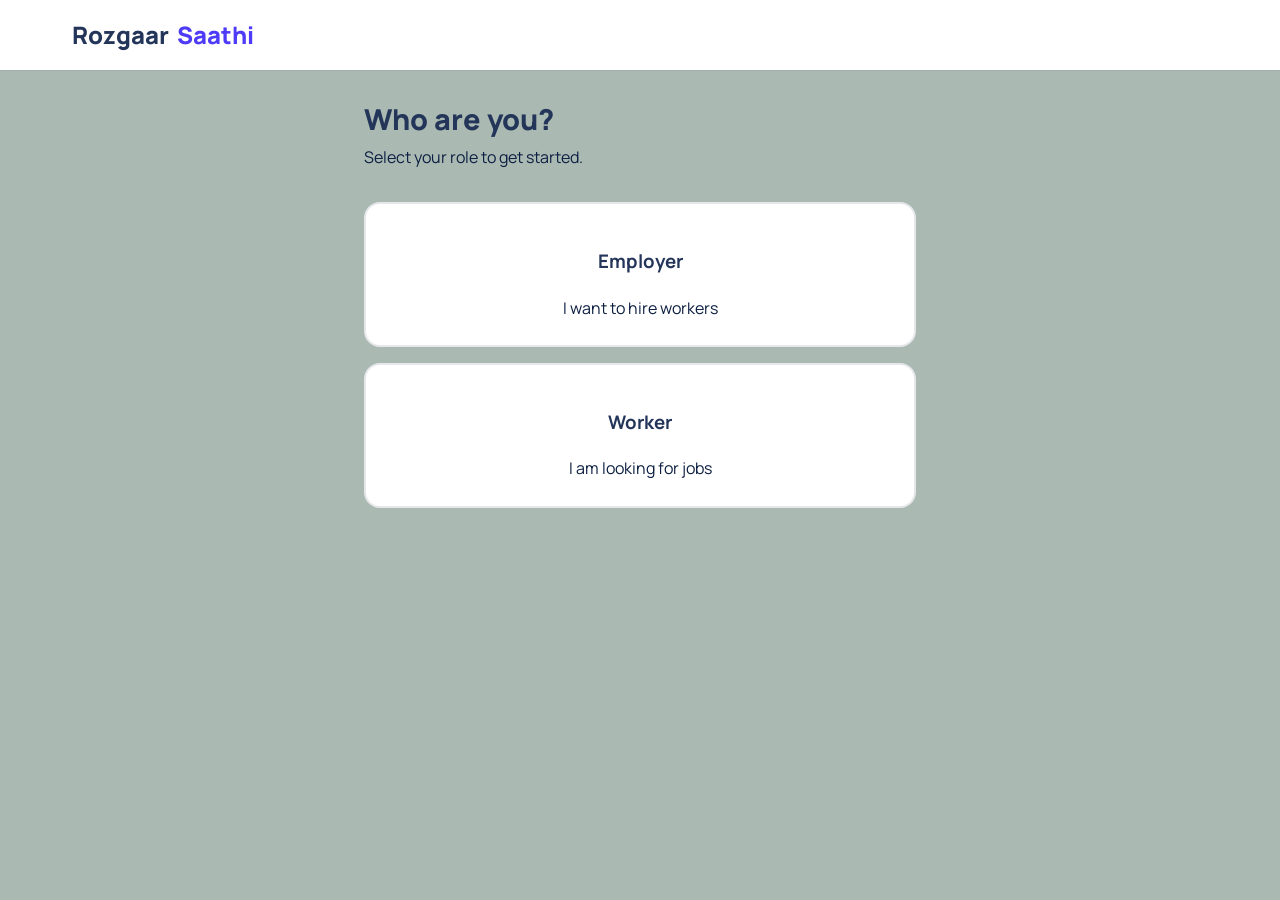
==== index.html @ a9342042 "Update index.html" ====
<!DOCTYPE html>
<html lang="en">
<head>
    <meta charset="UTF-8">
    <meta name="viewport" content="width=device-width, initial-scale=1.0, maximum-scale=1.0, user-scalable=no">
    <title>Rozgaar Saathi | Find Work & Workers</title>
    
    <!-- Google Fonts -->
    <link rel="preconnect" href="https://fonts.googleapis.com">
    <link rel="preconnect" href="https://fonts.gstatic.com" crossorigin>
    <link href="https://fonts.googleapis.com/css2?family=Manrope:wght@400;500;600;700;800&display=swap" rel="stylesheet">
    
    <!-- Remix Icons -->
    <link href="https://cdn.jsdelivr.net/npm/remixicon@3.5.0/fonts/remixicon.css" rel="stylesheet">

    <!-- SDKs -->
    <script src="https://checkout.razorpay.com/v1/checkout.js"></script>
    <script src="https://cdn.jsdelivr.net/npm/@supabase/supabase-js@2"></script>

    <style>
        /* --- CSS VARIABLES & RESET --- */
        :root {
            --primary: #4E3BF7;      
            --primary-dark: #1c146a;
            --secondary: #7300ff;    
            --bg: #aab9b2;           
            --surface: #ffffff;
            --text-main: #24355a;
            --text-muted: #0d1f42;
            --border: #E5E7EB;
            --success: #046545;
            --danger: #EF4444;
            --shadow: 0 10px 40px -10px rgba(78, 59, 247, 0.1);
            --radius: 16px;
        }

        * { box-sizing: border-box; -webkit-tap-highlight-color: transparent; }
        
        body {
            font-family: 'Manrope', sans-serif;
            margin: 0;
            padding: 0;
            background-color: var(--bg);
            color: var(--text-main);
            line-height: 1.6;
            overscroll-behavior-y: none;
        }

        /* --- HEADER --- */
        header {
            background: var(--surface);
            padding: 1rem 5%;
            display: flex;
            justify-content: space-between;
            align-items: center;
            position: sticky;
            top: 0;
            z-index: 100;
            box-shadow: 0 1px 2px rgba(0,0,0,0.05);
            height: 70px;
        }

        .brand {
            font-size: 1.5rem;
            font-weight: 800;
            color: var(--text-main);
            display: flex;
            align-items: center;
            gap: 8px;
        }
        .brand span { color: var(--primary); }

        #logoutBtn {
            background: transparent;
            color: var(--text-muted);
            border: 1px solid var(--border);
            padding: 8px 16px;
            border-radius: 50px;
            font-weight: 600;
            font-size: 0.9rem;
            width: auto;
            margin: 0;
            display: flex;
            align-items: center;
            gap: 5px;
            cursor: pointer;
            transition: 0.2s;
        }
        #logoutBtn:hover { background: #f3f4f6; color: var(--text-main); }

        /* --- MAIN CONTAINER --- */
        main {
            max-width: 600px;
            margin: 0 auto;
            padding: 2rem 1.5rem;
            min-height: calc(100vh - 70px);
        }

        .view { animation: fadeIn 0.4s ease-out forwards; }
        @keyframes fadeIn {
            from { opacity: 0; transform: translateY(10px); }
            to { opacity: 1; transform: translateY(0); }
        }

        h2 { font-size: 1.8rem; font-weight: 800; margin: 0 0 0.5rem 0; line-height: 1.2; }
        h2 + p { color: var(--text-muted); margin-top: 0; margin-bottom: 2rem; }

        .hidden { display: none !important; }

        /* --- FORMS & INPUTS --- */
        .form-group { margin-bottom: 1.2rem; position: relative; }
        
        input, select, textarea {
            width: 100%;
            padding: 16px;
            background: var(--surface);
            border: 1.5px solid var(--border);
            border-radius: 12px;
            font-size: 1rem;
            font-family: inherit;
            color: var(--text-main);
            transition: all 0.2s;
            -webkit-appearance: none;
        }

        input:focus, select:focus, textarea:focus {
            outline: none;
            border-color: var(--primary);
            box-shadow: 0 0 0 4px rgba(78, 59, 247, 0.1);
        }

        input:required { border-left: 4px solid var(--primary); }

        /* Password Toggle */
        .password-wrapper { position: relative; }
        .password-toggle {
            position: absolute;
            right: 16px;
            top: 50%;
            transform: translateY(-50%);
            color: var(--text-muted);
            cursor: pointer;
            font-size: 1.2rem;
            background: none;
            border: none;
            padding: 0;
        }

        /* --- BUTTONS & LOADERS --- */
        button.primary-btn {
            background: var(--primary);
            color: white;
            border: none;
            padding: 16px;
            border-radius: 12px;
            font-size: 1rem;
            font-weight: 700;
            cursor: pointer;
            width: 100%;
            transition: all 0.2s;
            display: flex;
            justify-content: center;
            align-items: center;
            gap: 10px;
            position: relative;
            overflow: hidden;
        }
        button.primary-btn:hover { background: var(--primary-dark); transform: translateY(-1px); }
        button.primary-btn:active { transform: translateY(0); }
        button.primary-btn:disabled { opacity: 0.7; cursor: not-allowed; transform: none; }

        @keyframes spin { to { transform: rotate(360deg); } }
        .spinner-icon {
            animation: spin 1s linear infinite;
            font-size: 1.2rem;
        }

        /* --- TOAST NOTIFICATIONS --- */
        #toast-container {
            position: fixed;
            bottom: 20px;
            left: 50%;
            transform: translateX(-50%);
            z-index: 9999;
            width: 90%;
            max-width: 400px;
            pointer-events: none;
        }
        .toast {
            background: #333;
            color: white;
            padding: 12px 16px;
            border-radius: 12px;
            margin-top: 10px;
            box-shadow: 0 5px 15px rgba(0,0,0,0.2);
            display: flex;
            align-items: center;
            gap: 10px;
            animation: slideUp 0.3s ease-out forwards;
            pointer-events: auto;
            font-size: 0.95rem;
            font-weight: 500;
        }
        .toast.error { background: #FEF2F2; color: #B91C1C; border: 1px solid #FECACA; }
        .toast.success { background: #ECFDF5; color: #047857; border: 1px solid #A7F3D0; }
        @keyframes slideUp { from { opacity:0; transform:translateY(20px); } to { opacity:1; transform:translateY(0); } }

        /* --- CARD COMPONENTS --- */
        .card-container { display: grid; gap: 1rem; margin-top: 1.5rem; }
        .role-card {
            background: var(--surface);
            border: 2px solid var(--border);
            border-radius: var(--radius);
            padding: 1.5rem;
            text-align: center;
            cursor: pointer;
            transition: 0.2s;
        }
        .role-card:hover { border-color: var(--primary); background: #F5F3FF; }
        .role-card i { font-size: 2.5rem; color: var(--text-muted); margin-bottom: 10px; display: block; }
        .role-card:hover i { color: var(--primary); }
        
        .worker-card {
            background: var(--surface);
            border: 1px solid var(--border);
            padding: 1.2rem;
            border-radius: var(--radius);
            margin-bottom: 1rem;
            display: flex;
            align-items: center;
            gap: 1rem;
        }
        .worker-card img {
            width: 60px;
            height: 60px;
            border-radius: 50%;
            object-fit: cover;
            background: #eee;
        }

        .active-job-profile {
            background: #F0FDFA; 
            border: 2px solid var(--success);
            align-items: flex-start;
        }
        
        .phone-link {
            display: inline-flex;
            align-items: center;
            gap: 8px;
            background: var(--success);
            color: white;
            text-decoration: none;
            padding: 10px 20px;
            border-radius: 50px;
            font-weight: 700;
            margin-top: 12px;
            font-size: 0.95rem;
            box-shadow: 0 4px 12px rgba(16, 185, 129, 0.3);
            transition: 0.2s;
        }
        .phone-link:hover { background: #059669; transform: scale(1.05); }

        /* Auth Toggle */
        .auth-toggle {
            text-align: center;
            margin-top: 1.5rem;
            font-size: 0.95rem;
        }
        .auth-toggle span {
            color: var(--primary);
            font-weight: 700;
            cursor: pointer;
            text-decoration: underline;
        }

        /* Mobile Optimizations */
        @media (max-width: 480px) {
            main { padding: 1.5rem 1rem; }
            h2 { font-size: 1.6rem; }
            .worker-card { flex-direction: column; text-align: center; }
            .phone-link { width: 100%; justify-content: center; }
        }
    </style>
</head>
<body>

    <!-- Toast Container -->
    <div id="toast-container"></div>

    <!-- Header -->
    <header>
        <div class="brand">
            <i class="ri-briefcase-4-fill" style="color:var(--primary);"></i>
            Rozgaar<span>Saathi</span>
        </div>
        <button id="logoutBtn" class="hidden" onclick="handleLogout()">
            <i class="ri-logout-box-r-line"></i> <span style="margin-left:4px">Logout</span>
        </button>
    </header>

    <main id="app">
        
        <!-- SCREEN 1: Role Selection -->
        <section id="role-selection" class="view">
            <h2>Who are you?</h2>
            <p>Select your role to get started.</p>
            <div class="card-container">
                <div onclick="selectRole('employer')" class="role-card">
                    <i class="ri-building-4-line"></i>
                    <h3>Employer</h3>
                    <span style="color:var(--text-muted)">I want to hire workers</span>
                </div>
                <div onclick="selectRole('worker')" class="role-card">
                    <i class="ri-hammer-line"></i>
                    <h3>Worker</h3>
                    <span style="color:var(--text-muted)">I am looking for jobs</span>
                </div>
            </div>
        </section>

        <!-- SCREEN 1.5: Language -->
        <section id="language-selection" class="view hidden">
            <h2>Select Language</h2>
            <div class="card-container">
                <button class="primary-btn" style="background:white; color:var(--text-main); border:1px solid var(--border); justify-content:space-between" onclick="setLanguage('en')">English <i class="ri-arrow-right-s-line"></i></button>
                <button class="primary-btn" style="background:white; color:var(--text-main); border:1px solid var(--border); justify-content:space-between" onclick="setLanguage('hi')">Hindi (हिंदी) <i class="ri-arrow-right-s-line"></i></button>
                <button class="primary-btn" style="background:white; color:var(--text-main); border:1px solid var(--border); justify-content:space-between" onclick="setLanguage('pb')">Punjabi (ਪੰਜਾਬੀ) <i class="ri-arrow-right-s-line"></i></button>
            </div>
        </section>

        <!-- SCREEN 2: Auth -->
        <section id="auth-screen" class="view hidden">
            <h2 id="auth-title">Welcome Back</h2>
            <p id="auth-subtitle">Enter your details to login.</p>
            
            <form id="auth-form">
                <div class="form-group">
                    <label>Email Address</label>
                    <input type="email" id="email" placeholder="name@example.com" autocomplete="email" required>
                </div>
                <div class="form-group">
                    <label>Password</label>
                    <div class="password-wrapper">
                        <input type="password" id="password" placeholder="Enter password" autocomplete="current-password" required>
                        <button type="button" class="password-toggle" onclick="togglePasswordVisibility()" aria-label="Toggle Password">
                            <i class="ri-eye-off-line" id="eye-icon"></i>
                        </button>
                    </div>
                </div>
                
                <button type="submit" class="primary-btn" id="auth-btn">
                    <span>Login</span> <i class="ri-arrow-right-line"></i>
                </button>

                <div class="auth-toggle">
                    <p id="toggle-text">New here? <span onclick="toggleAuthMode()">Create an Account</span></p>
                </div>
            </form>
        </section>

        <!-- SCREEN 2.5: Verify Email (NEW) -->
        <section id="verify-email-screen" class="view hidden" style="text-align:center; padding-top:3rem;">
            <div style="background:#EFF6FF; width:80px; height:80px; border-radius:50%; display:flex; align-items:center; justify-content:center; margin:0 auto 1.5rem auto;">
                <i class="ri-mail-send-line" style="font-size:2.5rem; color:var(--primary);"></i>
            </div>
            <h2>Check your Inbox</h2>
            <p>We have sent a verification link to <br><strong id="sent-email" style="color:var(--text-main)"></strong></p>
            
            <!-- Loading Icon -->
            <div class="spinner-icon" style="color:var(--primary); font-size:2.5rem; margin:2rem 0;">
                <i class="ri-loader-4-line"></i>
            </div>

            <p style="font-size:0.9rem; color:var(--text-muted); margin-bottom:2rem;">
                Click the link in the email to verify your account and continue.
            </p>

            <button class="primary-btn" style="background:transparent; color:var(--text-muted); border:1px solid var(--border);" onclick="location.reload()">
                I have verified
            </button>
        </section>

        <!-- SCREEN 3: Profile Setup -->
        <section id="onboarding-screen" class="view hidden">
            <h2>Complete Profile</h2>
            <p>Just a few more details.</p>
            <form id="profile-form">
                <div class="form-group">
                    <label>Upload Photo</label>
                    <input type="file" id="profile-photo" accept="image/*" required>
                </div>
                
                <div id="worker-category-input" class="hidden form-group">
                    <label>Select Category</label>
                    <select id="category" required>
                        <option value="Labour">Labour Worker</option>
                        <option value="Carpenter">Carpenter</option>
                        <option value="Maid">Maid</option>
                        <option value="Cook">Cook</option>
                        <option value="Cleaner">Home Cleaner</option>
                        <option value="Electrician">Electrician</option>
                        <option value="Plumber">Plumber</option>
                    </select>
                </div>

                <div class="form-group"><input type="text" id="full-name" placeholder="Full Name" autocomplete="name" required></div>
                <div class="form-group"><input type="tel" id="phone" placeholder="Mobile Number" autocomplete="tel" required></div>
                
                <div class="form-group">
                    <select id="city" required>
                        <option value="" disabled selected>Select City</option>
                        <option value="New Delhi">New Delhi</option>
                        <option value="Ludhiana">Ludhiana</option>
                        <option value="Gurgaon">Gurgaon</option>
                        <option value="Mumbai">Mumbai</option>
                    </select>
                </div>
                <div class="form-group"><input type="text" id="address" placeholder="Full Address / Landmark" autocomplete="street-address" required></div>
                
                <button type="submit" class="primary-btn">Save Profile</button>
            </form>
        </section>

        <!-- SCREEN 4: Employer Search -->
        <section id="employer-dashboard" class="view hidden">
            <h2>Find Workers</h2>
            <div style="background:white; padding:1rem; border:1px solid var(--border); border-radius:12px; display:flex; gap:10px; margin-bottom:1.5rem;">
                <select id="search-category" style="border:none; background:#f8f9fc; padding:10px;">
                    <option value="Labour">Labour Worker</option>
                    <option value="Carpenter">Carpenter</option>
                    <option value="Maid">Maid</option>
                    <option value="Cook">Cook</option>
                    <option value="Cleaner">Cleaner</option>
                    <option value="Electrician">Electrician</option>
                    <option value="Plumber">Plumber</option>
                </select>
                <button class="primary-btn" style="width:auto; padding:0 1.5rem;" onclick="findWorkers()">
                    <i class="ri-search-line"></i>
                </button>
            </div>
            <div id="workers-list"></div>
        </section>

        <!-- SCREEN 5: Worker Dashboard -->
        <section id="worker-dashboard" class="view hidden">
            <h2>My Dashboard</h2>
            
            <div id="worker-waiting-card" class="role-card" style="cursor:default;">
                <span style="background:#FFF7ED; color:#C2410C; padding:5px 12px; border-radius:20px; font-size:0.8rem; font-weight:700;">WAITING</span>
                <p style="margin:15px 0; font-weight:600;">Looking for jobs nearby...</p>
                <div class="spinner-icon" style="color:var(--primary);"><i class="ri-loader-4-line"></i></div>
            </div>

            <div id="worker-active-job-card" class="hidden">
                <div class="toast success" style="margin:0 0 1rem 0; width:100%; justify-content:center;">
                    <i class="ri-checkbox-circle-fill"></i> You have been hired!
                </div>
                
                <div class="worker-card active-job-profile">
                    <img id="employer-photo" src="" alt="Emp">
                    <div style="flex:1">
                        <h3 id="employer-name" style="margin:0 0 5px 0;"></h3>
                        <p style="margin:0; font-size:0.9rem; color:var(--text-muted);">
                            <i class="ri-map-pin-fill" style="color:var(--primary);"></i> <span id="employer-address"></span>
                        </p>
                        <a id="employer-phone" href="#" class="phone-link"></a>
                    </div>
                </div>

                <div id="otp-entry-area" style="margin-top:1.5rem;">
                    <button class="primary-btn" onclick="showOtpInput(this)">I have arrived / Start Job</button>
                </div>
                
                <div id="worker-otp-form" class="hidden" style="margin-top:1.5rem; background:white; padding:1.5rem; border-radius:12px; border:1px solid var(--border);">
                    <h3 style="margin:0 0 1rem 0; font-size:1.1rem;">Enter OTP from Employer</h3>
                    <input type="number" id="job-otp-input" placeholder="123456" style="font-size:1.5rem; letter-spacing:5px; text-align:center; margin-bottom:1rem;">
                    <button class="primary-btn" onclick="verifyOtp()">Verify & Complete</button>
                </div>
            </div>
        </section>

        <!-- SCREEN 6: Job In Progress (Employer) -->
        <section id="employer-job-screen" class="view hidden">
            <h2>Job Active</h2>
            <p>Worker is on the way.</p>

            <div class="worker-card active-job-profile">
                <img id="job-worker-photo" src="" alt="Wkr">
                <div style="flex:1">
                    <h3 id="job-worker-name" style="margin:0;"></h3>
                    <p style="color:var(--success); font-size:0.9rem; font-weight:600; margin:4px 0;">• Hired</p>
                    <a id="job-worker-phone" href="#" class="phone-link"></a>
                </div>
            </div>
            
            <div style="background:#FFF7ED; border:2px dashed #FB923C; border-radius:12px; padding:1.5rem; text-align:center; margin-top:1.5rem;">
                <p style="margin:0; color:#9A3412; font-weight:600;">Share OTP after work is done:</p>
                <div id="generated-otp" style="font-size:2.5rem; font-weight:800; color:#C2410C; margin:10px 0; letter-spacing:4px;">------</div>
            </div>

            <div id="employer-completion-msg" class="hidden" style="margin-top:1.5rem; text-align:center;">
                <div class="toast success" style="width:100%; justify-content:center; margin-bottom:1rem;">
                    <i class="ri-check-double-line"></i> Work Completed!
                </div>
                <button class="primary-btn" onclick="location.reload()">Find Another Worker</button>
            </div>
        </section>

    </main>

    <!-- LOGIC -->
    <script>
        // --- SETUP ---
        const SUPABASE_URL = 'https://prjwnbctmwkrscdsmtkh.supabase.co';
        const SUPABASE_KEY = 'eyJhbGciOiJIUzI1NiIsInR5cCI6IkpXVCJ9.eyJpc3MiOiJzdXBhYmFzZSIsInJlZiI6InByanduYmN0bXdrcnNjZHNtdGtoIiwicm9sZSI6ImFub24iLCJpYXQiOjE3NjM2MjkwMDksImV4cCI6MjA3OTIwNTAwOX0.28WSuMkPd76qUSjGMz5KkKx-8cGtx17-0PgLYj8DfGM';
        
        // FIXED: Renamed 'supabase' to 'supabaseClient' to avoid conflict with the CDN library global variable
        const supabaseClient = window.supabase.createClient(SUPABASE_URL, SUPABASE_KEY);

        let state = {
            user: null,
            profile: null,
            role: localStorage.getItem('rozgaar_role'), 
            lang: localStorage.getItem('rozgaar_lang') || 'en',
            activeJob: null,
            searchResult: [],
            isLoginMode: true 
        };

        // --- UI HELPERS ---
        function showToast(msg, type = 'success') {
            const container = document.getElementById('toast-container');
            const el = document.createElement('div');
            el.className = `toast ${type}`;
            el.innerHTML = `<i class="ri-${type === 'success' ? 'checkbox-circle' : 'error-warning'}-fill"></i> ${msg}`;
            container.appendChild(el);
            setTimeout(() => {
                el.style.opacity = '0';
                setTimeout(() => el.remove(), 300);
            }, 3000);
        }

        function setLoading(btn, isLoading, text = null) {
            if (isLoading) {
                btn.dataset.originalText = btn.innerHTML;
                btn.disabled = true;
                btn.innerHTML = `<div class="spinner-icon"><i class="ri-loader-4-line"></i></div> ${text || 'Processing...'}`;
            } else {
                btn.disabled = false;
                btn.innerHTML = btn.dataset.originalText;
            }
        }

        function togglePasswordVisibility() {
            const input = document.getElementById('password');
            const icon = document.getElementById('eye-icon');
            if (input.type === "password") {
                input.type = "text";
                icon.className = "ri-eye-line";
            } else {
                input.type = "password";
                icon.className = "ri-eye-off-line";
            }
        }

        // --- APP FLOW ---
        window.onload = async () => {
            const { data: { session } } = await supabaseClient.auth.getSession();
            if (session) handleSession(session.user);
            else {
                localStorage.removeItem('rozgaar_role');
                showView('role-selection');
            }
        };

        function showView(id) {
            document.querySelectorAll('.view').forEach(el => el.classList.add('hidden'));
            document.getElementById(id).classList.remove('hidden');
            const hideLogout = ['role-selection','auth-screen','language-selection', 'verify-email-screen'];
            document.getElementById('logoutBtn').classList.toggle('hidden', hideLogout.includes(id));
        }

        // --- ROLE & LANG ---
        async function selectRole(role) {
            state.role = role;
            localStorage.setItem('rozgaar_role', role);
            if (state.user) {
                const { data: profile } = await supabaseClient.from('profiles').select('role').eq('id', state.user.id).single();
                if(profile && profile.role !== role) {
                     alert(`You are registered as a ${profile.role}. Please login as a ${profile.role}.`);
                     location.reload();
                     return;
                }
                location.reload();
            } else {
                if (role === 'worker') showView('language-selection');
                else showView('auth-screen');
            }
        }

        function setLanguage(l) {
            state.lang = l;
            localStorage.setItem('rozgaar_lang', l);
            showView('auth-screen');
        }

        // --- AUTH LOGIC ---
        function toggleAuthMode() {
            state.isLoginMode = !state.isLoginMode;
            const title = document.getElementById('auth-title');
            const sub = document.getElementById('auth-subtitle');
            const btn = document.querySelector('#auth-btn span');
            const toggle = document.querySelector('#toggle-text');

            if (state.isLoginMode) {
                title.textContent = "Welcome Back";
                sub.textContent = "Enter details to login.";
                btn.textContent = "Login";
                toggle.innerHTML = `New here? <span onclick="toggleAuthMode()">Create an Account</span>`;
                document.getElementById('password').autocomplete = "current-password";
            } else {
                title.textContent = "Create Account";
                sub.textContent = "Join us to find work or workers.";
                btn.textContent = "Sign Up";
                toggle.innerHTML = `Already have an account? <span onclick="toggleAuthMode()">Login</span>`;
                document.getElementById('password').autocomplete = "new-password";
            }
        }

        document.getElementById('auth-form').addEventListener('submit', async (e) => {
            e.preventDefault();
            
            const email = document.getElementById('email').value;
            const password = document.getElementById('password').value;
            if(!email || !password) return;

            const btn = document.getElementById('auth-btn');
            setLoading(btn, true, state.isLoginMode ? "Logging in..." : "Creating Account...");

            try {
                if (state.isLoginMode) {
                    // LOGIN
                    const { data, error } = await supabaseClient.auth.signInWithPassword({ email, password });
                    if (error) throw error;
                    handleSession(data.user);
                } else {
                    // SIGNUP
                    const { data, error } = await supabaseClient.auth.signUp({
                        email, 
                        password,
                        options: { 
                            emailRedirectTo: 'https://rozgaar.codeinblack.tech/' 
                        }
                    });
                    if (error) throw error;
                    
                    document.getElementById('sent-email').textContent = email;
                    showView('verify-email-screen');
                    setLoading(btn, false);
                }
            } catch (err) {
                showToast(err.message, 'error');
                setLoading(btn, false);
            }
        });

        // --- MAIN LOGIC ---
        async function handleSession(user) {
            state.user = user;
            const { data: profile } = await supabaseClient.from('profiles').select('*').eq('id', user.id).single();

            const selectedRole = localStorage.getItem('rozgaar_role');
            
            if (profile) {
                if (selectedRole && profile.role !== selectedRole) {
                    await supabaseClient.auth.signOut();
                    showToast(`Wrong Account: You are a ${profile.role}, not a ${selectedRole}.`, 'error');
                    setTimeout(() => {
                        localStorage.removeItem('rozgaar_role');
                        window.location.reload();
                    }, 2000);
                    return; 
                }

                state.profile = profile;
                state.role = profile.role;
                localStorage.setItem('rozgaar_role', profile.role);

                if (state.role === 'employer') {
                    showView('employer-dashboard');
                    checkActiveJobsEmployer();
                } else {
                    showView('worker-dashboard');
                    listenForJobs();
                }
            } else {
                showView('onboarding-screen');
                if(state.role === 'employer') {
                    document.getElementById('worker-category-input').classList.add('hidden');
                    document.getElementById('category').removeAttribute('required');
                } else {
                    document.getElementById('worker-category-input').classList.remove('hidden');
                    document.getElementById('category').setAttribute('required', 'true');
                }
            }
        }

        async function handleLogout() {
            if(confirm("Log out of Rozgaar Saathi?")) {
                await supabaseClient.auth.signOut();
                localStorage.clear();
                location.reload();
            }
        }

        // --- PROFILE SAVE ---
        document.getElementById('profile-form').addEventListener('submit', async (e) => {
            e.preventDefault();
            const btn = e.target.querySelector('button');
            setLoading(btn, true, "Saving...");

            const file = document.getElementById('profile-photo').files[0];
            let publicUrl = "https://via.placeholder.com/150";

            try {
                if (file) {
                    const fileName = `${Date.now()}-${file.name}`;
                    await supabaseClient.storage.from('avatars').upload(fileName, file);
                    const res = supabaseClient.storage.from('avatars').getPublicUrl(fileName);
                    publicUrl = res.data.publicUrl;
                }

                const role = state.role || localStorage.getItem('rozgaar_role');
                const payload = {
                    id: state.user.id,
                    role: role,
                    full_name: document.getElementById('full-name').value,
                    phone: document.getElementById('phone').value,
                    city: document.getElementById('city').value,
                    address: document.getElementById('address').value,
                    photo_url: publicUrl,
                    category: role === 'worker' ? document.getElementById('category').value : null,
                    language: state.lang
                };

                const { error } = await supabaseClient.from('profiles').insert(payload);
                if (error) throw error;
                location.reload();
            } catch(err) {
                showToast(err.message, 'error');
                setLoading(btn, false);
            }
        });

        // --- EMPLOYER FEATURES ---
        async function findWorkers() {
            const cat = document.getElementById('search-category').value;
            const btn = document.querySelector('#employer-dashboard button');
            setLoading(btn, true, "");

            const { data } = await supabaseClient.from('profiles').select('*').eq('role', 'worker').eq('category', cat);
            state.searchResult = data || [];
            
            const list = document.getElementById('workers-list');
            list.innerHTML = '';
            setLoading(btn, false);

            if (!data || !data.length) {
                list.innerHTML = `<div style="text-align:center; margin-top:2rem; color:var(--text-muted)"><i class="ri-ghost-smile-line" style="font-size:2rem"></i><p>No workers found nearby.</p></div>`;
                return;
            }

            data.forEach(w => {
                const img = (w.photo_url && !w.photo_url.includes('placeholder')) ? w.photo_url : 'https://via.placeholder.com/150';
                list.innerHTML += `
                    <div class="worker-card">
                        <img src="${img}">
                        <div style="flex:1">
                            <h3 style="margin:0; font-size:1.1rem;">${w.full_name}</h3>
                            <p style="margin:0; font-size:0.9rem; color:var(--text-muted);"><i class="ri-map-pin-line"></i> ${w.city}</p>
                        </div>
                        <button class="primary-btn" style="width:auto; padding:10px 20px; font-size:0.9rem;" onclick="initiateHire('${w.id}')">Hire ₹60</button>
                    </div>
                `;
            });
        }

        async function initiateHire(wid) {
            const worker = state.searchResult.find(w => w.id === wid);
            const btn = document.activeElement;
            setLoading(btn, true, "Wait...");

            try {
                const res = await fetch("https://razorpay-snll.onrender.com/create-order", { method: "POST", headers: {"Content-Type":"application/json"} });
                if (!res.ok) throw new Error("Payment server offline");
                const order = await res.json();

                const options = {
                    "key": "rzp_live_Rh4kTjb6HHV09d", 
                    "amount": order.amount, 
                    "currency": order.currency,
                    "name": "Rozgaar Saathi",
                    "description": "Hiring " + worker.full_name,
                    "order_id": order.id,
                    "handler": function (response) { createJob(worker); },
                    "prefill": { "name": state.profile.full_name, "contact": state.profile.phone },
                    "theme": { "color": "#4E3BF7" },
                    "modal": { "ondismiss": function() { setLoading(btn, false); } }
                };
                new Razorpay(options).open();
            } catch(err) {
                showToast(err.message, 'error');
                setLoading(btn, false);
            }
        }

        async function createJob(worker) {
            const otp = Math.floor(100000 + Math.random() * 900000).toString();
            await supabaseClient.from('jobs').insert({ employer_id: state.user.id, worker_id: worker.id, otp: otp, status: 'hired' });
            showJobScreen(otp, worker);
        }

        function showJobScreen(otp, worker) {
            showView('employer-job-screen');
            document.getElementById('generated-otp').textContent = otp;
            document.getElementById('job-worker-name').textContent = worker.full_name;
            
            const link = document.getElementById('job-worker-phone');
            link.href = `tel:${worker.phone}`;
            link.innerHTML = `<i class="ri-phone-fill"></i> Call: ${worker.phone}`;
            
            const img = document.getElementById('job-worker-photo');
            img.src = (worker.photo_url && !worker.photo_url.includes('placeholder')) ? worker.photo_url : 'https://via.placeholder.com/150';

            const channel = supabaseClient.channel('job-track').on('postgres_changes', 
                { event: 'UPDATE', schema: 'public', table: 'jobs', filter: `employer_id=eq.${state.user.id}` }, 
                (payload) => {
                    if (payload.new.status === 'completed') {
                        document.getElementById('employer-completion-msg').classList.remove('hidden');
                        supabaseClient.removeChannel(channel);
                    }
                }
            ).subscribe();
        }

        async function checkActiveJobsEmployer() {
            const { data } = await supabaseClient.from('jobs').select('*, profiles:worker_id(*)').eq('employer_id', state.user.id).eq('status', 'hired').single();
            if(data) showJobScreen(data.otp, data.profiles);
        }

        // --- WORKER FEATURES ---
        async function listenForJobs() {
            const check = async () => {
                const { data } = await supabaseClient.from('jobs').select('*, profiles:employer_id(*)').eq('worker_id', state.user.id).eq('status', 'hired').single();
                if (data) {
                    state.activeJob = data;
                    const emp = data.profiles;
                    
                    document.getElementById('worker-waiting-card').classList.add('hidden');
                    document.getElementById('worker-active-job-card').classList.remove('hidden');

                    document.getElementById('employer-name').textContent = emp.full_name;
                    document.getElementById('employer-address').textContent = emp.address;
                    
                    const link = document.getElementById('employer-phone');
                    link.href = `tel:${emp.phone}`;
                    link.innerHTML = `<i class="ri-phone-fill"></i> Call: ${emp.phone}`;

                    const img = document.getElementById('employer-photo');
                    img.src = (emp.photo_url && !emp.photo_url.includes('placeholder')) ? emp.photo_url : 'https://via.placeholder.com/150';
                }
            };
            check();
            supabaseClient.channel('worker-listen').on('postgres_changes', { event: 'INSERT', schema: 'public', table: 'jobs', filter: `worker_id=eq.${state.user.id}` }, check).subscribe();
        }

        function showOtpInput(btn) {
            btn.classList.add('hidden');
            document.getElementById('worker-otp-form').classList.remove('hidden');
        }

        async function verifyOtp() {
            const input = document.getElementById('job-otp-input');
            const btn = document.querySelector('#worker-otp-form button');
            setLoading(btn, true, "Verifying...");

            if (input.value == state.activeJob.otp) {
                await supabaseClient.from('jobs').update({ status: 'completed' }).eq('id', state.activeJob.id);
                showToast("Job Completed Successfully!", 'success');
                setTimeout(() => location.reload(), 2000);
            } else {
                showToast("Incorrect OTP. Try again.", 'error');
                setLoading(btn, false);
            }
        }

        // Keep backend alive
        fetch("https://razorpay-snll.onrender.com/create-order");
        setInterval(() => {
          fetch("https://razorpay-snll.onrender.com/create-order");
        }, 180000);

    </script>
</body>
</html>
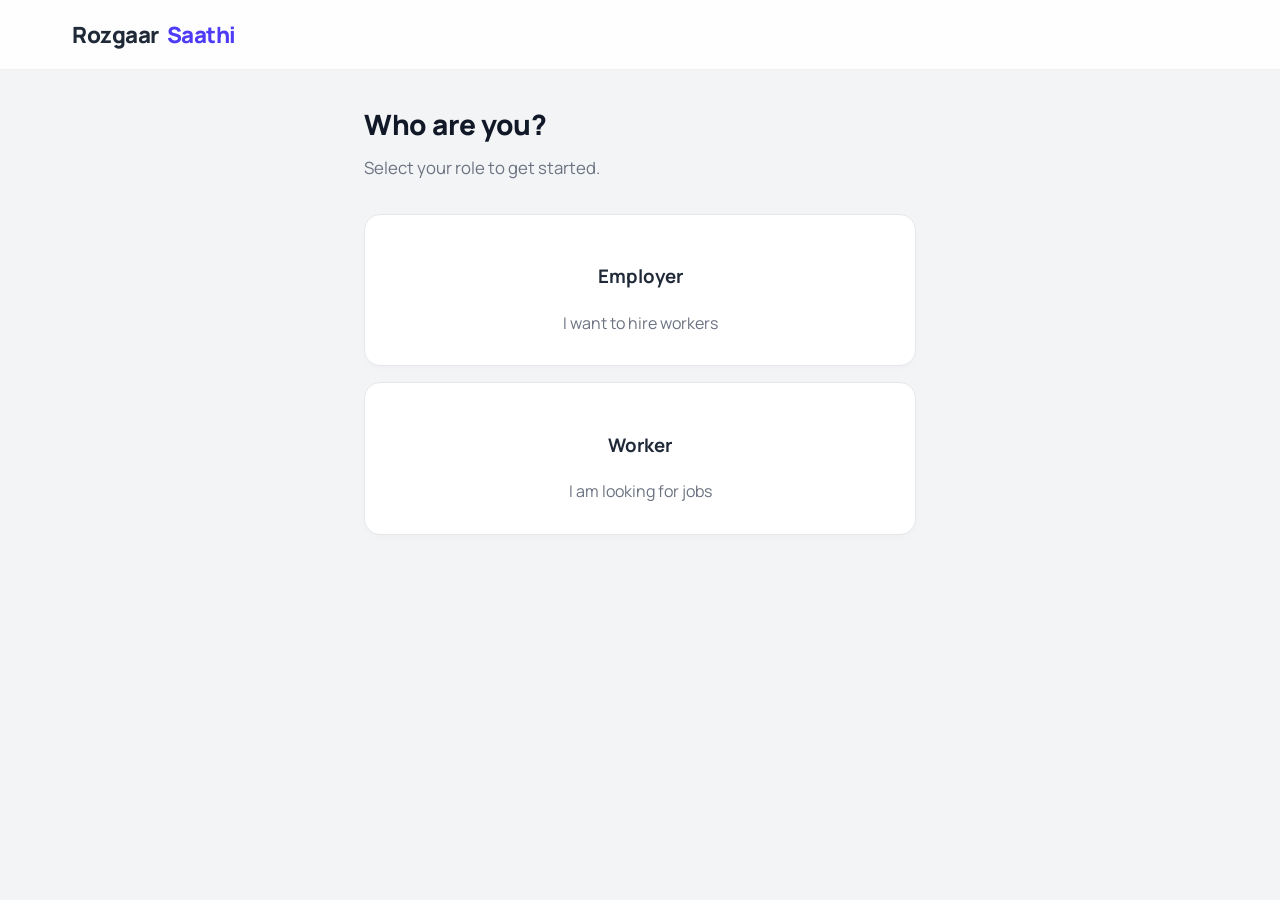
==== commit e851a081: "Update index.html" ====
--- a/index.html
+++ b/index.html
@@ -21,17 +21,16 @@
         /* --- CSS VARIABLES & RESET --- */
         :root {
             --primary: #4E3BF7;      
-            --primary-dark: #1c146a;
-            --secondary: #7300ff;    
-            --bg: #aab9b2;           
+            --primary-dark: #3a2bc2;
+            --bg: #F3F4F6;           
             --surface: #ffffff;
-            --text-main: #24355a;
-            --text-muted: #0d1f42;
+            --text-main: #1F2937;
+            --text-muted: #6B7280;
             --border: #E5E7EB;
-            --success: #046545;
+            --success: #10B981;
             --danger: #EF4444;
-            --shadow: 0 10px 40px -10px rgba(78, 59, 247, 0.1);
             --radius: 16px;
+            --ease-spring: cubic-bezier(0.25, 0.8, 0.25, 1);
         }
 
         * { box-sizing: border-box; -webkit-tap-highlight-color: transparent; }
@@ -48,7 +47,8 @@
 
         /* --- HEADER --- */
         header {
-            background: var(--surface);
+            background: rgba(255, 255, 255, 0.9);
+            backdrop-filter: blur(10px);
             padding: 1rem 5%;
             display: flex;
             justify-content: space-between;
@@ -56,17 +56,19 @@
             position: sticky;
             top: 0;
             z-index: 100;
-            box-shadow: 0 1px 2px rgba(0,0,0,0.05);
+            border-bottom: 1px solid rgba(0,0,0,0.05);
             height: 70px;
+            transition: all 0.3s var(--ease-spring);
         }
 
         .brand {
-            font-size: 1.5rem;
+            font-size: 1.4rem;
             font-weight: 800;
             color: var(--text-main);
             display: flex;
             align-items: center;
             gap: 8px;
+            letter-spacing: -0.5px;
         }
         .brand span { color: var(--primary); }
 
@@ -77,16 +79,14 @@
             padding: 8px 16px;
             border-radius: 50px;
             font-weight: 600;
-            font-size: 0.9rem;
-            width: auto;
-            margin: 0;
+            font-size: 0.85rem;
             display: flex;
             align-items: center;
             gap: 5px;
             cursor: pointer;
-            transition: 0.2s;
-        }
-        #logoutBtn:hover { background: #f3f4f6; color: var(--text-main); }
+            transition: all 0.2s var(--ease-spring);
+        }
+        #logoutBtn:hover { background: #f3f4f6; color: var(--text-main); transform: translateY(-1px); }
 
         /* --- MAIN CONTAINER --- */
         main {
@@ -94,131 +94,149 @@
             margin: 0 auto;
             padding: 2rem 1.5rem;
             min-height: calc(100vh - 70px);
-        }
-
-        .view { animation: fadeIn 0.4s ease-out forwards; }
-        @keyframes fadeIn {
-            from { opacity: 0; transform: translateY(10px); }
-            to { opacity: 1; transform: translateY(0); }
-        }
-
-        h2 { font-size: 1.8rem; font-weight: 800; margin: 0 0 0.5rem 0; line-height: 1.2; }
-        h2 + p { color: var(--text-muted); margin-top: 0; margin-bottom: 2rem; }
+            padding-bottom: 120px;
+        }
+
+        /* --- ANIMATIONS --- */
+        .view { 
+            animation: slideFadeIn 0.6s var(--ease-spring) forwards;
+            will-change: transform, opacity;
+        }
+        
+        @keyframes slideFadeIn {
+            from { opacity: 0; transform: translateY(15px) scale(0.98); }
+            to { opacity: 1; transform: translateY(0) scale(1); }
+        }
 
         .hidden { display: none !important; }
+
+        h2 { font-size: 1.75rem; font-weight: 800; margin: 0 0 0.5rem 0; letter-spacing: -0.5px; color: #111827; }
+        h2 + p { color: var(--text-muted); margin-top: 0; margin-bottom: 2rem; font-size: 1.05rem; }
 
         /* --- FORMS & INPUTS --- */
         .form-group { margin-bottom: 1.2rem; position: relative; }
         
-        input, select, textarea {
+        input, select {
             width: 100%;
-            padding: 16px;
+            padding: 18px 16px;
             background: var(--surface);
-            border: 1.5px solid var(--border);
-            border-radius: 12px;
+            border: 1px solid var(--border);
+            border-radius: 14px;
             font-size: 1rem;
             font-family: inherit;
             color: var(--text-main);
-            transition: all 0.2s;
+            transition: all 0.2s var(--ease-spring);
             -webkit-appearance: none;
-        }
-
-        input:focus, select:focus, textarea:focus {
+            box-shadow: 0 2px 5px rgba(0,0,0,0.02);
+        }
+
+        input:focus, select:focus {
             outline: none;
             border-color: var(--primary);
             box-shadow: 0 0 0 4px rgba(78, 59, 247, 0.1);
-        }
-
-        input:required { border-left: 4px solid var(--primary); }
-
-        /* Password Toggle */
-        .password-wrapper { position: relative; }
-        .password-toggle {
-            position: absolute;
-            right: 16px;
-            top: 50%;
-            transform: translateY(-50%);
-            color: var(--text-muted);
-            cursor: pointer;
-            font-size: 1.2rem;
-            background: none;
-            border: none;
-            padding: 0;
-        }
-
-        /* --- BUTTONS & LOADERS --- */
+            transform: translateY(-1px);
+        }
+
+        /* --- SKELETON LOADING --- */
+        .skeleton-wrapper {
+            display: flex;
+            flex-direction: column;
+            gap: 1rem;
+        }
+        .skeleton-card {
+            background: white;
+            border: 1px solid var(--border);
+            border-radius: var(--radius);
+            padding: 1.2rem;
+            display: flex;
+            align-items: center;
+            gap: 1rem;
+        }
+        .skeleton {
+            background: #e0e0e0;
+            background: linear-gradient(90deg, #f0f0f0 25%, #e0e0e0 50%, #f0f0f0 75%);
+            background-size: 200% 100%;
+            animation: shimmer 1.5s infinite;
+            border-radius: 6px;
+        }
+        .sk-circle { width: 60px; height: 60px; border-radius: 50%; flex-shrink: 0; }
+        .sk-line { height: 16px; width: 100%; margin-bottom: 8px; }
+        .sk-line.short { width: 60%; }
+        .sk-btn { width: 80px; height: 40px; margin-left: auto; border-radius: 8px; }
+
+        @keyframes shimmer { 
+            0% { background-position: 200% 0; } 
+            100% { background-position: -200% 0; } 
+        }
+
+        /* --- BUTTONS --- */
         button.primary-btn {
             background: var(--primary);
             color: white;
             border: none;
-            padding: 16px;
-            border-radius: 12px;
+            padding: 18px;
+            border-radius: 14px;
             font-size: 1rem;
             font-weight: 700;
             cursor: pointer;
             width: 100%;
-            transition: all 0.2s;
+            transition: all 0.3s var(--ease-spring);
             display: flex;
             justify-content: center;
             align-items: center;
             gap: 10px;
-            position: relative;
-            overflow: hidden;
-        }
-        button.primary-btn:hover { background: var(--primary-dark); transform: translateY(-1px); }
-        button.primary-btn:active { transform: translateY(0); }
-        button.primary-btn:disabled { opacity: 0.7; cursor: not-allowed; transform: none; }
-
+            box-shadow: 0 10px 20px -5px rgba(78, 59, 247, 0.3);
+        }
+        button.primary-btn:hover { background: var(--primary-dark); transform: translateY(-2px); box-shadow: 0 15px 25px -5px rgba(78, 59, 247, 0.4); }
+        button.primary-btn:active { transform: scale(0.98); }
+
+        .spinner-icon { animation: spin 0.8s linear infinite; font-size: 1.3rem; }
         @keyframes spin { to { transform: rotate(360deg); } }
-        .spinner-icon {
-            animation: spin 1s linear infinite;
-            font-size: 1.2rem;
-        }
-
-        /* --- TOAST NOTIFICATIONS --- */
-        #toast-container {
+
+        /* --- MIC BUTTON --- */
+        .mic-btn {
             position: fixed;
-            bottom: 20px;
-            left: 50%;
-            transform: translateX(-50%);
-            z-index: 9999;
-            width: 90%;
-            max-width: 400px;
-            pointer-events: none;
-        }
-        .toast {
-            background: #333;
+            bottom: 30px;
+            right: 30px;
+            width: 64px;
+            height: 64px;
+            border-radius: 50%;
+            background: var(--primary);
             color: white;
-            padding: 12px 16px;
-            border-radius: 12px;
-            margin-top: 10px;
-            box-shadow: 0 5px 15px rgba(0,0,0,0.2);
+            border: none;
+            box-shadow: 0 8px 30px rgba(78, 59, 247, 0.4);
+            font-size: 1.6rem;
+            cursor: pointer;
             display: flex;
             align-items: center;
-            gap: 10px;
-            animation: slideUp 0.3s ease-out forwards;
-            pointer-events: auto;
-            font-size: 0.95rem;
-            font-weight: 500;
-        }
-        .toast.error { background: #FEF2F2; color: #B91C1C; border: 1px solid #FECACA; }
-        .toast.success { background: #ECFDF5; color: #047857; border: 1px solid #A7F3D0; }
-        @keyframes slideUp { from { opacity:0; transform:translateY(20px); } to { opacity:1; transform:translateY(0); } }
-
-        /* --- CARD COMPONENTS --- */
+            justify-content: center;
+            z-index: 1000;
+            transition: all 0.3s var(--ease-spring);
+        }
+        .mic-btn:hover { transform: scale(1.05) rotate(5deg); }
+        .mic-listening { background: var(--danger); animation: pulse 1.5s infinite; box-shadow: 0 8px 30px rgba(239, 68, 68, 0.4); }
+        @keyframes pulse { 0% { transform: scale(1); } 50% { transform: scale(1.1); } 100% { transform: scale(1); } }
+
+        /* --- CARDS --- */
         .card-container { display: grid; gap: 1rem; margin-top: 1.5rem; }
         .role-card {
             background: var(--surface);
-            border: 2px solid var(--border);
+            border: 1px solid var(--border);
             border-radius: var(--radius);
-            padding: 1.5rem;
+            padding: 1.8rem;
             text-align: center;
             cursor: pointer;
-            transition: 0.2s;
-        }
-        .role-card:hover { border-color: var(--primary); background: #F5F3FF; }
-        .role-card i { font-size: 2.5rem; color: var(--text-muted); margin-bottom: 10px; display: block; }
-        .role-card:hover i { color: var(--primary); }
+            transition: all 0.3s var(--ease-spring);
+            box-shadow: 0 4px 6px -1px rgba(0,0,0,0.02);
+        }
+        .role-card:hover { 
+            border-color: var(--primary); 
+            background: #F5F3FF; 
+            transform: translateY(-4px); 
+            box-shadow: 0 20px 25px -5px rgba(0,0,0,0.05); 
+        }
+        .role-card i { font-size: 2.8rem; color: #9CA3AF; margin-bottom: 15px; display: block; transition: 0.3s; }
+        .role-card:hover i { color: var(--primary); transform: scale(1.1); }
         
         .worker-card {
             background: var(--surface);
@@ -229,92 +247,107 @@
             display: flex;
             align-items: center;
             gap: 1rem;
-        }
+            transition: all 0.3s var(--ease-spring);
+            animation: fadeInItem 0.5s var(--ease-spring) backwards;
+        }
+        .worker-card:nth-child(1) { animation-delay: 0.1s; }
+        .worker-card:nth-child(2) { animation-delay: 0.2s; }
+        .worker-card:nth-child(3) { animation-delay: 0.3s; }
+
+        @keyframes fadeInItem {
+            from { opacity: 0; transform: translateY(10px); }
+            to { opacity: 1; transform: translateY(0); }
+        }
+
         .worker-card img {
             width: 60px;
             height: 60px;
             border-radius: 50%;
             object-fit: cover;
-            background: #eee;
+            background: #f3f4f6;
+            box-shadow: 0 4px 6px rgba(0,0,0,0.05);
         }
 
         .active-job-profile {
             background: #F0FDFA; 
-            border: 2px solid var(--success);
+            border: 1px solid var(--success);
             align-items: flex-start;
         }
         
-        .phone-link {
-            display: inline-flex;
+        /* --- TOAST --- */
+        #toast-container {
+            position: fixed;
+            bottom: 110px;
+            left: 50%;
+            transform: translateX(-50%);
+            z-index: 9999;
+            width: 90%;
+            max-width: 400px;
+            pointer-events: none;
+        }
+        .toast {
+            background: rgba(30, 30, 30, 0.9);
+            backdrop-filter: blur(8px);
+            color: white;
+            padding: 14px 20px;
+            border-radius: 50px;
+            margin-top: 10px;
+            box-shadow: 0 10px 30px rgba(0,0,0,0.2);
+            display: flex;
             align-items: center;
-            gap: 8px;
-            background: var(--success);
-            color: white;
-            text-decoration: none;
-            padding: 10px 20px;
-            border-radius: 50px;
-            font-weight: 700;
-            margin-top: 12px;
-            font-size: 0.95rem;
-            box-shadow: 0 4px 12px rgba(16, 185, 129, 0.3);
-            transition: 0.2s;
-        }
-        .phone-link:hover { background: #059669; transform: scale(1.05); }
-
-        /* Auth Toggle */
-        .auth-toggle {
-            text-align: center;
-            margin-top: 1.5rem;
-            font-size: 0.95rem;
-        }
-        .auth-toggle span {
-            color: var(--primary);
-            font-weight: 700;
-            cursor: pointer;
-            text-decoration: underline;
-        }
-
-        /* Mobile Optimizations */
+            justify-content: center;
+            gap: 10px;
+            animation: slideUp 0.4s var(--ease-spring) forwards;
+            font-size: 0.9rem;
+            font-weight: 600;
+        }
+        .toast.success { background: #064E3B; color: #D1FAE5; }
+        .toast.error { background: #7F1D1D; color: #FEE2E2; }
+        @keyframes slideUp { from { opacity:0; transform:translateY(30px) scale(0.9); } to { opacity:1; transform:translateY(0) scale(1); } }
+
+        /* Mobile Adjustments */
         @media (max-width: 480px) {
             main { padding: 1.5rem 1rem; }
             h2 { font-size: 1.6rem; }
             .worker-card { flex-direction: column; text-align: center; }
-            .phone-link { width: 100%; justify-content: center; }
         }
     </style>
 </head>
 <body>
 
-    <!-- Toast Container -->
     <div id="toast-container"></div>
 
-    <!-- Header -->
     <header>
         <div class="brand">
-            <i class="ri-briefcase-4-fill" style="color:var(--primary);"></i>
+            <i class="ri-briefcase-4-fill" style="color:var(--primary); font-size:1.6rem;"></i>
             Rozgaar<span>Saathi</span>
         </div>
         <button id="logoutBtn" class="hidden" onclick="handleLogout()">
-            <i class="ri-logout-box-r-line"></i> <span style="margin-left:4px">Logout</span>
+            <i class="ri-logout-box-r-line"></i> <span>Logout</span>
         </button>
     </header>
+
+    <button id="mic-btn" class="mic-btn hidden" onclick="toggleVoice()">
+        <i class="ri-mic-fill"></i>
+    </button>
+    <audio id="response-audio" src="response.mp3" preload="auto"></audio>
 
     <main id="app">
         
         <!-- SCREEN 1: Role Selection -->
         <section id="role-selection" class="view">
-            <h2>Who are you?</h2>
-            <p>Select your role to get started.</p>
+            <h2 data-i18n="who_are_you">Who are you?</h2>
+            <p data-i18n="select_role">Select your role to get started.</p>
             <div class="card-container">
                 <div onclick="selectRole('employer')" class="role-card">
                     <i class="ri-building-4-line"></i>
-                    <h3>Employer</h3>
-                    <span style="color:var(--text-muted)">I want to hire workers</span>
+                    <h3 data-i18n="employer">Employer</h3>
+                    <span style="color:var(--text-muted)" data-i18n="hire_workers">I want to hire workers</span>
                 </div>
                 <div onclick="selectRole('worker')" class="role-card">
                     <i class="ri-hammer-line"></i>
-                    <h3>Worker</h3>
-                    <span style="color:var(--text-muted)">I am looking for jobs</span>
+                    <h3 data-i18n="worker">Worker</h3>
+                    <span style="color:var(--text-muted)" data-i18n="looking_jobs">I am looking for jobs</span>
                 </div>
             </div>
         </section>
@@ -322,6 +355,7 @@
         <!-- SCREEN 1.5: Language -->
         <section id="language-selection" class="view hidden">
             <h2>Select Language</h2>
+            <p>Choose your preferred language.</p>
             <div class="card-container">
                 <button class="primary-btn" style="background:white; color:var(--text-main); border:1px solid var(--border); justify-content:space-between" onclick="setLanguage('en')">English <i class="ri-arrow-right-s-line"></i></button>
                 <button class="primary-btn" style="background:white; color:var(--text-main); border:1px solid var(--border); justify-content:space-between" onclick="setLanguage('hi')">Hindi (हिंदी) <i class="ri-arrow-right-s-line"></i></button>
@@ -331,69 +365,59 @@
 
         <!-- SCREEN 2: Auth -->
         <section id="auth-screen" class="view hidden">
-            <h2 id="auth-title">Welcome Back</h2>
-            <p id="auth-subtitle">Enter your details to login.</p>
+            <h2 id="auth-title" data-i18n="welcome_back">Welcome Back</h2>
+            <p id="auth-subtitle" data-i18n="enter_details">Enter your details to login.</p>
             
             <form id="auth-form">
                 <div class="form-group">
-                    <label>Email Address</label>
-                    <input type="email" id="email" placeholder="name@example.com" autocomplete="email" required>
+                    <input type="email" id="email" placeholder="Email Address" autocomplete="email" required>
                 </div>
                 <div class="form-group">
-                    <label>Password</label>
-                    <div class="password-wrapper">
-                        <input type="password" id="password" placeholder="Enter password" autocomplete="current-password" required>
-                        <button type="button" class="password-toggle" onclick="togglePasswordVisibility()" aria-label="Toggle Password">
-                            <i class="ri-eye-off-line" id="eye-icon"></i>
-                        </button>
+                    <div style="position:relative">
+                        <input type="password" id="password" placeholder="Password" autocomplete="current-password" required>
+                        <i class="ri-eye-off-line" id="eye-icon" onclick="togglePasswordVisibility()" style="position:absolute; right:15px; top:50%; transform:translateY(-50%); color:#9CA3AF; cursor:pointer; font-size:1.2rem;"></i>
                     </div>
                 </div>
                 
                 <button type="submit" class="primary-btn" id="auth-btn">
-                    <span>Login</span> <i class="ri-arrow-right-line"></i>
+                    <span data-i18n="login_btn">Login</span> <i class="ri-arrow-right-line"></i>
                 </button>
 
                 <div class="auth-toggle">
-                    <p id="toggle-text">New here? <span onclick="toggleAuthMode()">Create an Account</span></p>
+                    <p id="toggle-text"><span data-i18n="new_here">New here?</span> <span onclick="toggleAuthMode()" data-i18n="create_account">Create an Account</span></p>
                 </div>
             </form>
         </section>
 
-        <!-- SCREEN 2.5: Verify Email (NEW) -->
-        <section id="verify-email-screen" class="view hidden" style="text-align:center; padding-top:3rem;">
-            <div style="background:#EFF6FF; width:80px; height:80px; border-radius:50%; display:flex; align-items:center; justify-content:center; margin:0 auto 1.5rem auto;">
-                <i class="ri-mail-send-line" style="font-size:2.5rem; color:var(--primary);"></i>
+        <!-- SCREEN 2.5: Verify Email -->
+        <section id="verify-email-screen" class="view hidden" style="text-align:center; padding-top:2rem;">
+            <div style="background:#EFF6FF; width:100px; height:100px; border-radius:50%; display:flex; align-items:center; justify-content:center; margin:0 auto 1.5rem auto; box-shadow:0 10px 30px -10px rgba(78, 59, 247, 0.2);">
+                <i class="ri-mail-send-line" style="font-size:3rem; color:var(--primary);"></i>
             </div>
-            <h2>Check your Inbox</h2>
-            <p>We have sent a verification link to <br><strong id="sent-email" style="color:var(--text-main)"></strong></p>
-            
-            <!-- Loading Icon -->
-            <div class="spinner-icon" style="color:var(--primary); font-size:2.5rem; margin:2rem 0;">
-                <i class="ri-loader-4-line"></i>
-            </div>
-
-            <p style="font-size:0.9rem; color:var(--text-muted); margin-bottom:2rem;">
-                Click the link in the email to verify your account and continue.
-            </p>
-
-            <button class="primary-btn" style="background:transparent; color:var(--text-muted); border:1px solid var(--border);" onclick="location.reload()">
-                I have verified
-            </button>
+            <h2 data-i18n="check_inbox">Check your Inbox</h2>
+            <p><span data-i18n="email_sent">We have sent a verification link to</span> <br><strong id="sent-email" style="color:var(--text-main)"></strong></p>
+            <div class="spinner-icon" style="color:var(--primary); font-size:2rem; margin:2rem 0;"><i class="ri-loader-4-line"></i></div>
+            <button class="primary-btn" style="background:transparent; color:var(--text-muted); border:1px solid var(--border);" onclick="location.reload()" data-i18n="verified_btn">I have verified</button>
         </section>
 
         <!-- SCREEN 3: Profile Setup -->
         <section id="onboarding-screen" class="view hidden">
-            <h2>Complete Profile</h2>
-            <p>Just a few more details.</p>
+            <h2 data-i18n="complete_profile">Complete Profile</h2>
+            <p data-i18n="few_details">Just a few more details.</p>
             <form id="profile-form">
-                <div class="form-group">
-                    <label>Upload Photo</label>
-                    <input type="file" id="profile-photo" accept="image/*" required>
+                <div class="form-group" style="text-align:center; margin-bottom:2rem;">
+                    <label for="profile-photo" style="display:inline-block; position:relative; cursor:pointer;">
+                        <div style="width:100px; height:100px; background:#F3F4F6; border-radius:50%; display:flex; align-items:center; justify-content:center; border:2px dashed var(--border);">
+                            <i class="ri-camera-fill" style="font-size:2rem; color:var(--text-muted);"></i>
+                        </div>
+                        <input type="file" id="profile-photo" accept="image/*" style="display:none" required onchange="this.previousElementSibling.style.borderColor='var(--success)'">
+                        <span style="font-size:0.85rem; color:var(--primary); display:block; margin-top:5px;" data-i18n="upload_photo">Upload Photo</span>
+                    </label>
                 </div>
                 
                 <div id="worker-category-input" class="hidden form-group">
-                    <label>Select Category</label>
                     <select id="category" required>
+                        <option value="" disabled selected>Select Category</option>
                         <option value="Labour">Labour Worker</option>
                         <option value="Carpenter">Carpenter</option>
                         <option value="Maid">Maid</option>
@@ -416,17 +440,17 @@
                         <option value="Mumbai">Mumbai</option>
                     </select>
                 </div>
-                <div class="form-group"><input type="text" id="address" placeholder="Full Address / Landmark" autocomplete="street-address" required></div>
+                <div class="form-group"><input type="text" id="address" placeholder="Full Address" autocomplete="street-address" required></div>
                 
-                <button type="submit" class="primary-btn">Save Profile</button>
+                <button type="submit" class="primary-btn" data-i18n="save_profile">Save Profile</button>
             </form>
         </section>
 
-        <!-- SCREEN 4: Employer Search -->
+        <!-- SCREEN 4: Employer Dashboard -->
         <section id="employer-dashboard" class="view hidden">
-            <h2>Find Workers</h2>
-            <div style="background:white; padding:1rem; border:1px solid var(--border); border-radius:12px; display:flex; gap:10px; margin-bottom:1.5rem;">
-                <select id="search-category" style="border:none; background:#f8f9fc; padding:10px;">
+            <h2 data-i18n="find_workers">Find Workers</h2>
+            <div style="background:white; padding:10px; border:1px solid var(--border); border-radius:16px; display:flex; gap:10px; margin-bottom:1.5rem; box-shadow:0 4px 20px -5px rgba(0,0,0,0.05);">
+                <select id="search-category" style="border:none; background:transparent; padding:12px; font-weight:600; box-shadow:none;">
                     <option value="Labour">Labour Worker</option>
                     <option value="Carpenter">Carpenter</option>
                     <option value="Maid">Maid</option>
@@ -435,26 +459,47 @@
                     <option value="Electrician">Electrician</option>
                     <option value="Plumber">Plumber</option>
                 </select>
-                <button class="primary-btn" style="width:auto; padding:0 1.5rem;" onclick="findWorkers()">
+                <button class="primary-btn" style="width:auto; padding:0 1.5rem; border-radius:12px;" onclick="findWorkers()">
                     <i class="ri-search-line"></i>
                 </button>
             </div>
+            
+            <!-- Skeleton Loader (Hidden by default) -->
+            <div id="workers-skeleton" class="skeleton-wrapper hidden">
+                <div class="skeleton-card">
+                    <div class="skeleton sk-circle"></div>
+                    <div style="flex:1">
+                        <div class="skeleton sk-line"></div>
+                        <div class="skeleton sk-line short"></div>
+                    </div>
+                    <div class="skeleton sk-btn"></div>
+                </div>
+                <div class="skeleton-card">
+                    <div class="skeleton sk-circle"></div>
+                    <div style="flex:1">
+                        <div class="skeleton sk-line"></div>
+                        <div class="skeleton sk-line short"></div>
+                    </div>
+                    <div class="skeleton sk-btn"></div>
+                </div>
+            </div>
+
             <div id="workers-list"></div>
         </section>
 
         <!-- SCREEN 5: Worker Dashboard -->
         <section id="worker-dashboard" class="view hidden">
-            <h2>My Dashboard</h2>
+            <h2 data-i18n="dashboard">My Dashboard</h2>
             
-            <div id="worker-waiting-card" class="role-card" style="cursor:default;">
-                <span style="background:#FFF7ED; color:#C2410C; padding:5px 12px; border-radius:20px; font-size:0.8rem; font-weight:700;">WAITING</span>
-                <p style="margin:15px 0; font-weight:600;">Looking for jobs nearby...</p>
-                <div class="spinner-icon" style="color:var(--primary);"><i class="ri-loader-4-line"></i></div>
+            <div id="worker-waiting-card" class="role-card" style="cursor:default; margin-top:2rem;">
+                <span style="background:#FFF7ED; color:#C2410C; padding:8px 16px; border-radius:20px; font-size:0.8rem; font-weight:700;" data-i18n="waiting">WAITING</span>
+                <p style="margin:20px 0; font-weight:600;" data-i18n="looking_for_jobs">Looking for jobs nearby...</p>
+                <div class="spinner-icon" style="color:var(--primary); font-size:1.5rem;"><i class="ri-loader-4-line"></i></div>
             </div>
 
             <div id="worker-active-job-card" class="hidden">
-                <div class="toast success" style="margin:0 0 1rem 0; width:100%; justify-content:center;">
-                    <i class="ri-checkbox-circle-fill"></i> You have been hired!
+                <div class="toast success" style="margin:0 0 1.5rem 0; width:100%; justify-content:center; position:relative; bottom:auto; left:auto; transform:none; animation:none; max-width:100%;">
+                    <i class="ri-checkbox-circle-fill"></i> <span data-i18n="hired_msg">You have been hired!</span>
                 </div>
                 
                 <div class="worker-card active-job-profile">
@@ -464,46 +509,48 @@
                         <p style="margin:0; font-size:0.9rem; color:var(--text-muted);">
                             <i class="ri-map-pin-fill" style="color:var(--primary);"></i> <span id="employer-address"></span>
                         </p>
-                        <a id="employer-phone" href="#" class="phone-link"></a>
+                        <a id="employer-phone" href="#" class="primary-btn" style="margin-top:15px; background:var(--success); width:fit-content; padding:10px 20px; font-size:0.9rem;">
+                           <i class="ri-phone-fill"></i> Call Now
+                        </a>
                     </div>
                 </div>
 
-                <div id="otp-entry-area" style="margin-top:1.5rem;">
-                    <button class="primary-btn" onclick="showOtpInput(this)">I have arrived / Start Job</button>
+                <div id="otp-entry-area" style="margin-top:2rem;">
+                    <button class="primary-btn" onclick="showOtpInput(this)" data-i18n="start_job">I have arrived / Start Job</button>
                 </div>
                 
-                <div id="worker-otp-form" class="hidden" style="margin-top:1.5rem; background:white; padding:1.5rem; border-radius:12px; border:1px solid var(--border);">
-                    <h3 style="margin:0 0 1rem 0; font-size:1.1rem;">Enter OTP from Employer</h3>
-                    <input type="number" id="job-otp-input" placeholder="123456" style="font-size:1.5rem; letter-spacing:5px; text-align:center; margin-bottom:1rem;">
-                    <button class="primary-btn" onclick="verifyOtp()">Verify & Complete</button>
+                <div id="worker-otp-form" class="hidden" style="margin-top:1.5rem; background:white; padding:1.5rem; border-radius:16px; border:1px solid var(--border); box-shadow:0 10px 30px -10px rgba(0,0,0,0.1);">
+                    <h3 style="margin:0 0 1rem 0; font-size:1.1rem; text-align:center;" data-i18n="enter_otp">Enter OTP from Employer</h3>
+                    <input type="number" id="job-otp-input" placeholder="000000" style="font-size:2rem; letter-spacing:8px; text-align:center; margin-bottom:1.5rem; font-weight:700; color:var(--primary); border:2px dashed var(--border);">
+                    <button class="primary-btn" onclick="verifyOtp()" data-i18n="verify">Verify & Complete</button>
                 </div>
             </div>
         </section>
 
         <!-- SCREEN 6: Job In Progress (Employer) -->
         <section id="employer-job-screen" class="view hidden">
-            <h2>Job Active</h2>
-            <p>Worker is on the way.</p>
+            <h2 data-i18n="job_active">Job Active</h2>
+            <p data-i18n="worker_on_way">Worker is on the way.</p>
 
             <div class="worker-card active-job-profile">
                 <img id="job-worker-photo" src="" alt="Wkr">
                 <div style="flex:1">
                     <h3 id="job-worker-name" style="margin:0;"></h3>
-                    <p style="color:var(--success); font-size:0.9rem; font-weight:600; margin:4px 0;">• Hired</p>
-                    <a id="job-worker-phone" href="#" class="phone-link"></a>
+                    <p style="color:var(--success); font-size:0.9rem; font-weight:700; margin:4px 0;">• Hired</p>
+                    <a id="job-worker-phone" href="#" class="primary-btn" style="background:var(--success); width:fit-content; padding:8px 16px; margin-top:10px; font-size:0.85rem;"><i class="ri-phone-fill"></i> Call</a>
                 </div>
             </div>
             
-            <div style="background:#FFF7ED; border:2px dashed #FB923C; border-radius:12px; padding:1.5rem; text-align:center; margin-top:1.5rem;">
-                <p style="margin:0; color:#9A3412; font-weight:600;">Share OTP after work is done:</p>
-                <div id="generated-otp" style="font-size:2.5rem; font-weight:800; color:#C2410C; margin:10px 0; letter-spacing:4px;">------</div>
+            <div style="background:white; border:2px dashed #FB923C; border-radius:16px; padding:2rem 1rem; text-align:center; margin-top:2rem; box-shadow:0 10px 30px -5px rgba(251, 146, 60, 0.15);">
+                <p style="margin:0; color:#9A3412; font-weight:600; font-size:0.9rem; text-transform:uppercase; letter-spacing:1px;" data-i18n="share_otp">Share OTP when work is done</p>
+                <div id="generated-otp" style="font-size:3rem; font-weight:800; color:#C2410C; margin:15px 0; letter-spacing:6px; font-family:monospace;">------</div>
             </div>
 
-            <div id="employer-completion-msg" class="hidden" style="margin-top:1.5rem; text-align:center;">
-                <div class="toast success" style="width:100%; justify-content:center; margin-bottom:1rem;">
-                    <i class="ri-check-double-line"></i> Work Completed!
-                </div>
-                <button class="primary-btn" onclick="location.reload()">Find Another Worker</button>
+            <div id="employer-completion-msg" class="hidden" style="margin-top:2rem; text-align:center;">
+                <div class="toast success" style="width:100%; justify-content:center; margin-bottom:1.5rem; position:relative; bottom:auto; left:auto; transform:none; animation:none; max-width:100%;">
+                    <i class="ri-check-double-line"></i> <span data-i18n="work_completed">Work Completed!</span>
+                </div>
+                <button class="primary-btn" onclick="location.reload()" data-i18n="find_another">Find Another Worker</button>
             </div>
         </section>
 
@@ -511,11 +558,112 @@
 
     <!-- LOGIC -->
     <script>
+        // --- TRANSLATIONS ---
+        const dictionary = {
+            en: {
+                who_are_you: "Who are you?",
+                select_role: "Select your role to get started.",
+                employer: "Employer",
+                worker: "Worker",
+                hire_workers: "I want to hire workers",
+                looking_jobs: "I am looking for jobs",
+                welcome_back: "Welcome Back",
+                enter_details: "Enter your details to login.",
+                login_btn: "Login",
+                new_here: "New here?",
+                create_account: "Create an Account",
+                check_inbox: "Check your Inbox",
+                email_sent: "We have sent a verification link to",
+                verified_btn: "I have verified",
+                complete_profile: "Complete Profile",
+                few_details: "Just a few more details.",
+                upload_photo: "Upload Photo",
+                save_profile: "Save Profile",
+                find_workers: "Find Workers",
+                dashboard: "My Dashboard",
+                waiting: "WAITING",
+                looking_for_jobs: "Looking for jobs nearby...",
+                hired_msg: "You have been hired!",
+                start_job: "I have arrived / Start Job",
+                enter_otp: "Enter OTP from Employer",
+                verify: "Verify & Complete",
+                job_active: "Job Active",
+                worker_on_way: "Worker is on the way.",
+                share_otp: "Share OTP after work is done",
+                work_completed: "Work Completed!",
+                find_another: "Find Another Worker"
+            },
+            hi: {
+                who_are_you: "आप कौन हैं?",
+                select_role: "शुरू करने के लिए अपनी भूमिका चुनें।",
+                employer: "नियोक्ता (Employer)",
+                worker: "कामगार (Worker)",
+                hire_workers: "मुझे काम के लिए लोग चाहिए",
+                looking_jobs: "मैं काम ढूंढ रहा हूँ",
+                welcome_back: "वापसी पर स्वागत है",
+                enter_details: "लॉगिन करने के लिए विवरण दर्ज करें।",
+                login_btn: "लॉगिन करें",
+                new_here: "नए हैं?",
+                create_account: "खाता बनाएं",
+                check_inbox: "अपना इनबॉक्स चेक करें",
+                email_sent: "हमने सत्यापन लिंक भेजा है",
+                verified_btn: "मैंने सत्यापित कर लिया है",
+                complete_profile: "प्रोफ़ाइल पूरी करें",
+                few_details: "बस कुछ और जानकारी।",
+                upload_photo: "फोटो अपलोड करें",
+                save_profile: "प्रोफ़ाइल सहेजें",
+                find_workers: "कामगार ढूंढें",
+                dashboard: "मेरा डैशबोर्ड",
+                waiting: "प्रतीक्षा",
+                looking_for_jobs: "आसपास काम ढूंढ रहे हैं...",
+                hired_msg: "आपको काम मिल गया है!",
+                start_job: "मैं पहुँच गया / काम शुरू करें",
+                enter_otp: "मालिक से OTP दर्ज करें",
+                verify: "सत्यापित करें और पूरा करें",
+                job_active: "काम चालू है",
+                worker_on_way: "कामगार रास्ते में है।",
+                share_otp: "काम पूरा होने पर OTP साझा करें",
+                work_completed: "काम पूरा हुआ!",
+                find_another: "दूसरा कामगार ढूंढें"
+            },
+            pb: {
+                who_are_you: "ਤੁਸੀਂ ਕੌਣ ਹੋ?",
+                select_role: "ਸ਼ੁਰੂ ਕਰਨ ਲਈ ਆਪਣੀ ਭੂਮਿਕਾ ਚੁਣੋ।",
+                employer: "ਮਾਲਕ (Employer)",
+                worker: "ਕਾਮਾ (Worker)",
+                hire_workers: "ਮੈਨੂੰ ਕਾਮੇ ਚਾਹੀਦੇ ਹਨ",
+                looking_jobs: "ਮੈਂ ਕੰਮ ਲੱਭ ਰਿਹਾ ਹਾਂ",
+                welcome_back: "ਜੀ ਆਇਆਂ ਨੂੰ",
+                enter_details: "ਲਾਗਇਨ ਕਰਨ ਲਈ ਵੇਰਵੇ ਭਰੋ।",
+                login_btn: "ਲਾਗਇਨ",
+                new_here: "ਨਵੇਂ ਹੋ?",
+                create_account: "ਖਾਤਾ ਬਣਾਓ",
+                check_inbox: "ਆਪਣਾ ਇਨਬਾਕਸ ਚੈੱਕ ਕਰੋ",
+                email_sent: "ਅਸੀਂ ਲਿੰਕ ਭੇਜ ਦਿੱਤਾ ਹੈ",
+                verified_btn: "ਮੈਂ ਤਸਦੀਕ ਕਰ ਲਿਆ ਹੈ",
+                complete_profile: "ਪ੍ਰੋਫਾਈਲ ਪੂਰਾ ਕਰੋ",
+                few_details: "ਬਸ ਕੁਝ ਹੋਰ ਜਾਣਕਾਰੀ।",
+                upload_photo: "ਫੋਟੋ ਅਪਲੋਡ ਕਰੋ",
+                save_profile: "ਸੇਵ ਕਰੋ",
+                find_workers: "ਕਾਮੇ ਲੱਭੋ",
+                dashboard: "ਮੇਰਾ ਡੈਸ਼ਬੋਰਡ",
+                waiting: "ਉਡੀਕ",
+                looking_for_jobs: "ਨੇੜੇ ਕੰਮ ਲੱਭ ਰਹੇ ਹਾਂ...",
+                hired_msg: "ਤੁਹਾਨੂੰ ਕੰਮ ਮਿਲ ਗਿਆ ਹੈ!",
+                start_job: "ਮੈਂ ਪਹੁੰਚ ਗਿਆ / ਕੰਮ ਸ਼ੁਰੂ ਕਰੋ",
+                enter_otp: "ਮਾਲਕ ਤੋਂ OTP ਭਰੋ",
+                verify: "ਪੂਰਾ ਕਰੋ",
+                job_active: "ਕੰਮ ਚੱਲ ਰਿਹਾ ਹੈ",
+                worker_on_way: "ਕਾਮਾ ਰਸਤੇ ਵਿੱਚ ਹੈ।",
+                share_otp: "ਕੰਮ ਹੋਣ 'ਤੇ OTP ਦਿਓ",
+                work_completed: "ਕੰਮ ਪੂਰਾ ਹੋ ਗਿਆ!",
+                find_another: "ਹੋਰ ਕਾਮਾ ਲੱਭੋ"
+            }
+        };
+
         // --- SETUP ---
         const SUPABASE_URL = 'https://prjwnbctmwkrscdsmtkh.supabase.co';
         const SUPABASE_KEY = 'eyJhbGciOiJIUzI1NiIsInR5cCI6IkpXVCJ9.eyJpc3MiOiJzdXBhYmFzZSIsInJlZiI6InByanduYmN0bXdrcnNjZHNtdGtoIiwicm9sZSI6ImFub24iLCJpYXQiOjE3NjM2MjkwMDksImV4cCI6MjA3OTIwNTAwOX0.28WSuMkPd76qUSjGMz5KkKx-8cGtx17-0PgLYj8DfGM';
-        
-        // FIXED: Renamed 'supabase' to 'supabaseClient' to avoid conflict with the CDN library global variable
         const supabaseClient = window.supabase.createClient(SUPABASE_URL, SUPABASE_KEY);
 
         let state = {
@@ -529,6 +677,17 @@
         };
 
         // --- UI HELPERS ---
+        function updateTranslations() {
+            const t = dictionary[state.lang];
+            document.querySelectorAll('[data-i18n]').forEach(el => {
+                const key = el.getAttribute('data-i18n');
+                if (t[key]) {
+                    if (el.tagName === 'INPUT') el.placeholder = t[key];
+                    else el.textContent = t[key];
+                }
+            });
+        }
+
         function showToast(msg, type = 'success') {
             const container = document.getElementById('toast-container');
             const el = document.createElement('div');
@@ -537,7 +696,8 @@
             container.appendChild(el);
             setTimeout(() => {
                 el.style.opacity = '0';
-                setTimeout(() => el.remove(), 300);
+                el.style.transform = 'translateY(20px)';
+                setTimeout(() => el.remove(), 400);
             }, 3000);
         }
 
@@ -545,7 +705,7 @@
             if (isLoading) {
                 btn.dataset.originalText = btn.innerHTML;
                 btn.disabled = true;
-                btn.innerHTML = `<div class="spinner-icon"><i class="ri-loader-4-line"></i></div> ${text || 'Processing...'}`;
+                btn.innerHTML = `<div class="spinner-icon"><i class="ri-loader-4-line"></i></div>`;
             } else {
                 btn.disabled = false;
                 btn.innerHTML = btn.dataset.originalText;
@@ -567,6 +727,7 @@
         // --- APP FLOW ---
         window.onload = async () => {
             const { data: { session } } = await supabaseClient.auth.getSession();
+            updateTranslations();
             if (session) handleSession(session.user);
             else {
                 localStorage.removeItem('rozgaar_role');
@@ -576,9 +737,23 @@
 
         function showView(id) {
             document.querySelectorAll('.view').forEach(el => el.classList.add('hidden'));
-            document.getElementById(id).classList.remove('hidden');
+            const newView = document.getElementById(id);
+            newView.classList.remove('hidden');
+            
+            // Re-trigger animation
+            newView.style.animation = 'none';
+            newView.offsetHeight; /* trigger reflow */
+            newView.style.animation = null; 
+
             const hideLogout = ['role-selection','auth-screen','language-selection', 'verify-email-screen'];
             document.getElementById('logoutBtn').classList.toggle('hidden', hideLogout.includes(id));
+            
+            // Show mic button if logged in
+            if(id === 'employer-dashboard' || id === 'worker-dashboard' || id === 'employer-job-screen') {
+                document.getElementById('mic-btn').classList.remove('hidden');
+            } else {
+                document.getElementById('mic-btn').classList.add('hidden');
+            }
         }
 
         // --- ROLE & LANG ---
@@ -588,20 +763,20 @@
             if (state.user) {
                 const { data: profile } = await supabaseClient.from('profiles').select('role').eq('id', state.user.id).single();
                 if(profile && profile.role !== role) {
-                     alert(`You are registered as a ${profile.role}. Please login as a ${profile.role}.`);
+                     alert(`Wrong account. Please login as ${profile.role}.`);
                      location.reload();
                      return;
                 }
                 location.reload();
             } else {
-                if (role === 'worker') showView('language-selection');
-                else showView('auth-screen');
+                showView('language-selection');
             }
         }
 
         function setLanguage(l) {
             state.lang = l;
             localStorage.setItem('rozgaar_lang', l);
+            updateTranslations();
             showView('auth-screen');
         }
 
@@ -612,49 +787,44 @@
             const sub = document.getElementById('auth-subtitle');
             const btn = document.querySelector('#auth-btn span');
             const toggle = document.querySelector('#toggle-text');
+            const t = dictionary[state.lang];
 
             if (state.isLoginMode) {
-                title.textContent = "Welcome Back";
-                sub.textContent = "Enter details to login.";
-                btn.textContent = "Login";
-                toggle.innerHTML = `New here? <span onclick="toggleAuthMode()">Create an Account</span>`;
+                title.textContent = t.welcome_back;
+                sub.textContent = t.enter_details;
+                btn.textContent = t.login_btn;
+                toggle.innerHTML = `${t.new_here} <span onclick="toggleAuthMode()">${t.create_account}</span>`;
                 document.getElementById('password').autocomplete = "current-password";
             } else {
-                title.textContent = "Create Account";
-                sub.textContent = "Join us to find work or workers.";
-                btn.textContent = "Sign Up";
-                toggle.innerHTML = `Already have an account? <span onclick="toggleAuthMode()">Login</span>`;
+                title.textContent = t.create_account;
+                sub.textContent = t.enter_details;
+                btn.textContent = t.create_account;
+                toggle.innerHTML = `Member? <span onclick="toggleAuthMode()">${t.login_btn}</span>`;
                 document.getElementById('password').autocomplete = "new-password";
             }
         }
 
         document.getElementById('auth-form').addEventListener('submit', async (e) => {
             e.preventDefault();
-            
             const email = document.getElementById('email').value;
             const password = document.getElementById('password').value;
             if(!email || !password) return;
 
             const btn = document.getElementById('auth-btn');
-            setLoading(btn, true, state.isLoginMode ? "Logging in..." : "Creating Account...");
+            setLoading(btn, true);
 
             try {
                 if (state.isLoginMode) {
-                    // LOGIN
                     const { data, error } = await supabaseClient.auth.signInWithPassword({ email, password });
                     if (error) throw error;
                     handleSession(data.user);
                 } else {
-                    // SIGNUP
                     const { data, error } = await supabaseClient.auth.signUp({
                         email, 
                         password,
-                        options: { 
-                            emailRedirectTo: 'https://rozgaar.codeinblack.tech/' 
-                        }
+                        options: { emailRedirectTo: 'https://rozgaar.codeinblack.tech/' }
                     });
                     if (error) throw error;
-                    
                     document.getElementById('sent-email').textContent = email;
                     showView('verify-email-screen');
                     setLoading(btn, false);
@@ -670,19 +840,9 @@
             state.user = user;
             const { data: profile } = await supabaseClient.from('profiles').select('*').eq('id', user.id).single();
 
-            const selectedRole = localStorage.getItem('rozgaar_role');
-            
             if (profile) {
-                if (selectedRole && profile.role !== selectedRole) {
-                    await supabaseClient.auth.signOut();
-                    showToast(`Wrong Account: You are a ${profile.role}, not a ${selectedRole}.`, 'error');
-                    setTimeout(() => {
-                        localStorage.removeItem('rozgaar_role');
-                        window.location.reload();
-                    }, 2000);
-                    return; 
-                }
-
+                state.lang = profile.language || 'en';
+                updateTranslations();
                 state.profile = profile;
                 state.role = profile.role;
                 localStorage.setItem('rozgaar_role', profile.role);
@@ -707,18 +867,16 @@
         }
 
         async function handleLogout() {
-            if(confirm("Log out of Rozgaar Saathi?")) {
-                await supabaseClient.auth.signOut();
-                localStorage.clear();
-                location.reload();
-            }
+            await supabaseClient.auth.signOut();
+            localStorage.clear();
+            location.reload();
         }
 
         // --- PROFILE SAVE ---
         document.getElementById('profile-form').addEventListener('submit', async (e) => {
             e.preventDefault();
             const btn = e.target.querySelector('button');
-            setLoading(btn, true, "Saving...");
+            setLoading(btn, true);
 
             const file = document.getElementById('profile-photo').files[0];
             let publicUrl = "https://via.placeholder.com/150";
@@ -755,41 +913,53 @@
 
         // --- EMPLOYER FEATURES ---
         async function findWorkers() {
-            const cat = document.getElementById('search-category').value;
-            const btn = document.querySelector('#employer-dashboard button');
-            setLoading(btn, true, "");
-
-            const { data } = await supabaseClient.from('profiles').select('*').eq('role', 'worker').eq('category', cat);
-            state.searchResult = data || [];
-            
-            const list = document.getElementById('workers-list');
-            list.innerHTML = '';
-            setLoading(btn, false);
-
-            if (!data || !data.length) {
-                list.innerHTML = `<div style="text-align:center; margin-top:2rem; color:var(--text-muted)"><i class="ri-ghost-smile-line" style="font-size:2rem"></i><p>No workers found nearby.</p></div>`;
-                return;
-            }
-
-            data.forEach(w => {
-                const img = (w.photo_url && !w.photo_url.includes('placeholder')) ? w.photo_url : 'https://via.placeholder.com/150';
-                list.innerHTML += `
-                    <div class="worker-card">
-                        <img src="${img}">
-                        <div style="flex:1">
-                            <h3 style="margin:0; font-size:1.1rem;">${w.full_name}</h3>
-                            <p style="margin:0; font-size:0.9rem; color:var(--text-muted);"><i class="ri-map-pin-line"></i> ${w.city}</p>
+            return new Promise(async (resolve) => {
+                const cat = document.getElementById('search-category').value;
+                const btn = document.querySelector('#employer-dashboard button');
+                const list = document.getElementById('workers-list');
+                const skeleton = document.getElementById('workers-skeleton');
+
+                // UI State: Loading
+                list.innerHTML = '';
+                skeleton.classList.remove('hidden');
+                btn.disabled = true;
+
+                // Simulate smoother network feel
+                await new Promise(r => setTimeout(r, 800));
+
+                const { data } = await supabaseClient.from('profiles').select('*').eq('role', 'worker').eq('category', cat);
+                state.searchResult = data || [];
+                
+                // UI State: Done
+                skeleton.classList.add('hidden');
+                btn.disabled = false;
+
+                if (!data || !data.length) {
+                    list.innerHTML = `<div style="text-align:center; margin-top:2rem; color:var(--text-muted); animation:fadeInItem 0.5s ease"><i class="ri-ghost-smile-line" style="font-size:2rem"></i><p>No workers found nearby.</p></div>`;
+                    resolve(false);
+                    return;
+                }
+
+                data.forEach(w => {
+                    const img = (w.photo_url && !w.photo_url.includes('placeholder')) ? w.photo_url : 'https://via.placeholder.com/150';
+                    list.innerHTML += `
+                        <div class="worker-card">
+                            <img src="${img}">
+                            <div style="flex:1">
+                                <h3 style="margin:0; font-size:1.1rem; font-weight:700;">${w.full_name}</h3>
+                                <p style="margin:0; font-size:0.9rem; color:var(--text-muted);"><i class="ri-map-pin-line"></i> ${w.city}</p>
+                            </div>
+                            <button class="primary-btn hire-btn" style="width:auto; padding:10px 20px; font-size:0.9rem;" data-id="${w.id}" onclick="initiateHire('${w.id}')">Hire ₹60</button>
                         </div>
-                        <button class="primary-btn" style="width:auto; padding:10px 20px; font-size:0.9rem;" onclick="initiateHire('${w.id}')">Hire ₹60</button>
-                    </div>
-                `;
+                    `;
+                });
+                resolve(true);
             });
         }
 
         async function initiateHire(wid) {
             const worker = state.searchResult.find(w => w.id === wid);
-            const btn = document.activeElement;
-            setLoading(btn, true, "Wait...");
+            showToast("Processing Payment...", "success");
 
             try {
                 const res = await fetch("https://razorpay-snll.onrender.com/create-order", { method: "POST", headers: {"Content-Type":"application/json"} });
@@ -805,13 +975,11 @@
                     "order_id": order.id,
                     "handler": function (response) { createJob(worker); },
                     "prefill": { "name": state.profile.full_name, "contact": state.profile.phone },
-                    "theme": { "color": "#4E3BF7" },
-                    "modal": { "ondismiss": function() { setLoading(btn, false); } }
+                    "theme": { "color": "#4E3BF7" }
                 };
                 new Razorpay(options).open();
             } catch(err) {
                 showToast(err.message, 'error');
-                setLoading(btn, false);
             }
         }
 
@@ -828,7 +996,6 @@
             
             const link = document.getElementById('job-worker-phone');
             link.href = `tel:${worker.phone}`;
-            link.innerHTML = `<i class="ri-phone-fill"></i> Call: ${worker.phone}`;
             
             const img = document.getElementById('job-worker-photo');
             img.src = (worker.photo_url && !worker.photo_url.includes('placeholder')) ? worker.photo_url : 'https://via.placeholder.com/150';
@@ -865,7 +1032,6 @@
                     
                     const link = document.getElementById('employer-phone');
                     link.href = `tel:${emp.phone}`;
-                    link.innerHTML = `<i class="ri-phone-fill"></i> Call: ${emp.phone}`;
 
                     const img = document.getElementById('employer-photo');
                     img.src = (emp.photo_url && !emp.photo_url.includes('placeholder')) ? emp.photo_url : 'https://via.placeholder.com/150';
@@ -883,16 +1049,87 @@
         async function verifyOtp() {
             const input = document.getElementById('job-otp-input');
             const btn = document.querySelector('#worker-otp-form button');
-            setLoading(btn, true, "Verifying...");
+            setLoading(btn, true);
 
             if (input.value == state.activeJob.otp) {
                 await supabaseClient.from('jobs').update({ status: 'completed' }).eq('id', state.activeJob.id);
-                showToast("Job Completed Successfully!", 'success');
+                showToast("Job Completed!", 'success');
                 setTimeout(() => location.reload(), 2000);
             } else {
-                showToast("Incorrect OTP. Try again.", 'error');
+                showToast("Incorrect OTP", 'error');
                 setLoading(btn, false);
             }
+        }
+
+        // --- VOICE RECOGNITION FEATURE ---
+        const SpeechRecognition = window.SpeechRecognition || window.webkitSpeechRecognition;
+        let recognition;
+        
+        if (SpeechRecognition) {
+            recognition = new SpeechRecognition();
+            recognition.continuous = false;
+            recognition.lang = 'en-US';
+            recognition.interimResults = false;
+
+            recognition.onstart = () => {
+                document.getElementById('mic-btn').classList.add('mic-listening');
+            };
+
+            recognition.onend = () => {
+                document.getElementById('mic-btn').classList.remove('mic-listening');
+            };
+
+            recognition.onresult = async (event) => {
+                const transcript = event.results[0][0].transcript.toLowerCase();
+                console.log("Voice Command:", transcript);
+
+                try {
+                    const audio = document.getElementById('response-audio');
+                    await audio.play().catch(e => {});
+                } catch(e) {}
+
+                if (transcript.includes('hire') && state.role === 'employer') {
+                    const categories = ['plumber', 'carpenter', 'cook', 'maid', 'labour', 'cleaner', 'electrician'];
+                    const foundCat = categories.find(c => transcript.includes(c));
+                    
+                    if (foundCat) {
+                        const select = document.getElementById('search-category');
+                        const val = foundCat.charAt(0).toUpperCase() + foundCat.slice(1);
+                        select.value = val;
+                        
+                        showToast(`Voice: Finding ${val}...`);
+                        const success = await findWorkers();
+                        
+                        if (success) {
+                            setTimeout(() => {
+                                const firstBtn = document.querySelector('.hire-btn');
+                                if (firstBtn) firstBtn.click();
+                            }, 500); 
+                        }
+                    } else {
+                        showToast("Category not understood. Try 'Hire Plumber'", 'error');
+                    }
+                }
+                else if (transcript.includes('call employer') && state.role === 'worker') {
+                    const link = document.getElementById('employer-phone');
+                    if (link && link.href) link.click();
+                }
+                else if (transcript.includes('call worker') && state.role === 'employer') {
+                    const link = document.getElementById('job-worker-phone');
+                    if (link && link.href) link.click();
+                } 
+                else {
+                    showToast("Command not recognized", 'error');
+                }
+            };
+        }
+
+        function toggleVoice() {
+            if (!recognition) {
+                alert("Voice support not available in this browser.");
+                return;
+            }
+            recognition.start();
         }
 
         // Keep backend alive
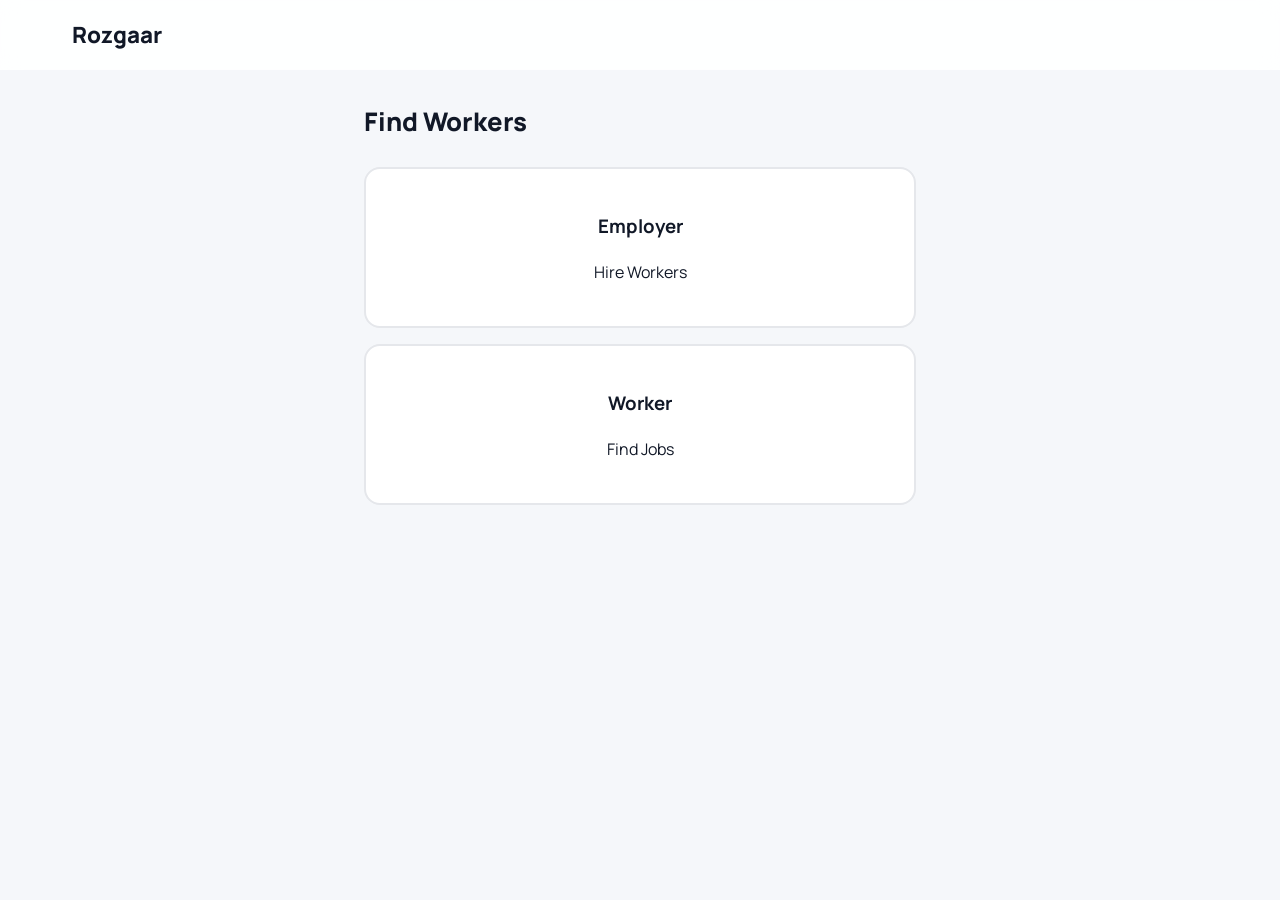
==== commit 86e4ef20: "Update index.html" ====
--- a/index.html
+++ b/index.html
@@ -20,17 +20,15 @@
     <style>
         /* --- CSS VARIABLES & RESET --- */
         :root {
-            --primary: #4E3BF7;      
+            --primary: #5236FF;      /* Updated to match image purple */
             --primary-dark: #3a2bc2;
-            --bg: #F3F4F6;           
+            --bg: #F5F7FA;           /* Lighter grey background */
             --surface: #ffffff;
-            --text-main: #1F2937;
+            --text-main: #111827;
             --text-muted: #6B7280;
             --border: #E5E7EB;
             --success: #10B981;
-            --danger: #EF4444;
             --radius: 16px;
-            --ease-spring: cubic-bezier(0.25, 0.8, 0.25, 1);
         }
 
         * { box-sizing: border-box; -webkit-tap-highlight-color: transparent; }
@@ -56,9 +54,7 @@
             position: sticky;
             top: 0;
             z-index: 100;
-            border-bottom: 1px solid rgba(0,0,0,0.05);
             height: 70px;
-            transition: all 0.3s var(--ease-spring);
         }
 
         .brand {
@@ -68,15 +64,13 @@
             display: flex;
             align-items: center;
             gap: 8px;
-            letter-spacing: -0.5px;
-        }
-        .brand span { color: var(--primary); }
+        }
 
         #logoutBtn {
             background: transparent;
             color: var(--text-muted);
             border: 1px solid var(--border);
-            padding: 8px 16px;
+            padding: 6px 14px;
             border-radius: 50px;
             font-weight: 600;
             font-size: 0.85rem;
@@ -84,11 +78,9 @@
             align-items: center;
             gap: 5px;
             cursor: pointer;
-            transition: all 0.2s var(--ease-spring);
-        }
-        #logoutBtn:hover { background: #f3f4f6; color: var(--text-main); transform: translateY(-1px); }
-
-        /* --- MAIN CONTAINER --- */
+        }
+
+        /* --- MAIN --- */
         main {
             max-width: 600px;
             margin: 0 auto;
@@ -97,710 +89,299 @@
             padding-bottom: 120px;
         }
 
-        /* --- ANIMATIONS --- */
-        .view { 
-            animation: slideFadeIn 0.6s var(--ease-spring) forwards;
-            will-change: transform, opacity;
-        }
-        
-        @keyframes slideFadeIn {
-            from { opacity: 0; transform: translateY(15px) scale(0.98); }
-            to { opacity: 1; transform: translateY(0) scale(1); }
-        }
-
         .hidden { display: none !important; }
 
-        h2 { font-size: 1.75rem; font-weight: 800; margin: 0 0 0.5rem 0; letter-spacing: -0.5px; color: #111827; }
-        h2 + p { color: var(--text-muted); margin-top: 0; margin-bottom: 2rem; font-size: 1.05rem; }
-
-        /* --- FORMS & INPUTS --- */
-        .form-group { margin-bottom: 1.2rem; position: relative; }
-        
-        input, select {
-            width: 100%;
-            padding: 18px 16px;
+        h2 { font-size: 1.6rem; font-weight: 800; margin: 0 0 1.5rem 0; color: #111827; }
+
+        /* --- SEARCH INPUT UI (Matches Image) --- */
+        .search-container {
             background: var(--surface);
-            border: 1px solid var(--border);
-            border-radius: 14px;
-            font-size: 1rem;
-            font-family: inherit;
+            padding: 8px;
+            border-radius: 18px;
+            display: flex;
+            align-items: center;
+            gap: 10px;
+            box-shadow: 0 4px 20px rgba(0,0,0,0.04);
+            margin-bottom: 1.5rem;
+            border: 1px solid transparent;
+            transition: 0.3s;
+        }
+        .search-container:focus-within {
+            border-color: rgba(82, 54, 255, 0.3);
+            box-shadow: 0 4px 25px rgba(82, 54, 255, 0.1);
+        }
+
+        select.custom-select {
+            flex: 1;
+            border: none;
+            background: transparent;
+            font-size: 1.1rem;
+            font-weight: 500;
+            padding: 12px 16px;
             color: var(--text-main);
-            transition: all 0.2s var(--ease-spring);
+            cursor: pointer;
+            outline: none;
             -webkit-appearance: none;
-            box-shadow: 0 2px 5px rgba(0,0,0,0.02);
-        }
-
-        input:focus, select:focus {
-            outline: none;
-            border-color: var(--primary);
-            box-shadow: 0 0 0 4px rgba(78, 59, 247, 0.1);
-            transform: translateY(-1px);
-        }
-
-        /* --- SKELETON LOADING --- */
-        .skeleton-wrapper {
-            display: flex;
-            flex-direction: column;
-            gap: 1rem;
-        }
-        .skeleton-card {
-            background: white;
-            border: 1px solid var(--border);
-            border-radius: var(--radius);
-            padding: 1.2rem;
-            display: flex;
-            align-items: center;
-            gap: 1rem;
-        }
-        .skeleton {
-            background: #e0e0e0;
-            background: linear-gradient(90deg, #f0f0f0 25%, #e0e0e0 50%, #f0f0f0 75%);
-            background-size: 200% 100%;
-            animation: shimmer 1.5s infinite;
-            border-radius: 6px;
-        }
-        .sk-circle { width: 60px; height: 60px; border-radius: 50%; flex-shrink: 0; }
-        .sk-line { height: 16px; width: 100%; margin-bottom: 8px; }
-        .sk-line.short { width: 60%; }
-        .sk-btn { width: 80px; height: 40px; margin-left: auto; border-radius: 8px; }
-
-        @keyframes shimmer { 
-            0% { background-position: 200% 0; } 
-            100% { background-position: -200% 0; } 
-        }
-
-        /* --- BUTTONS --- */
-        button.primary-btn {
+        }
+
+        .search-btn {
             background: var(--primary);
             color: white;
             border: none;
-            padding: 18px;
-            border-radius: 14px;
+            width: 48px;
+            height: 48px;
+            border-radius: 12px;
+            display: flex;
+            align-items: center;
+            justify-content: center;
+            font-size: 1.2rem;
+            cursor: pointer;
+            transition: 0.2s;
+            flex-shrink: 0;
+        }
+        .search-btn:hover { background: var(--primary-dark); transform: scale(1.05); }
+
+        /* --- WORKER CARD UI (Matches Image) --- */
+        .worker-card {
+            background: var(--surface);
+            padding: 1.2rem;
+            border-radius: 20px;
+            margin-bottom: 1rem;
+            display: flex;
+            align-items: center;
+            gap: 1rem;
+            box-shadow: 0 4px 20px rgba(0,0,0,0.04);
+            border: 1px solid white;
+            animation: fadeIn 0.4s ease forwards;
+        }
+        @keyframes fadeIn { from{opacity:0; transform:translateY(10px);} to{opacity:1; transform:translateY(0);} }
+
+        .worker-card img {
+            width: 55px;
+            height: 55px;
+            border-radius: 50%;
+            object-fit: cover;
+        }
+
+        .worker-info { flex: 1; }
+        .worker-info h3 { margin: 0; font-size: 1.05rem; font-weight: 700; color: #1F2937; }
+        .worker-info p { margin: 2px 0 0 0; font-size: 0.85rem; color: #9CA3AF; display:flex; align-items:center; gap:4px; }
+
+        .hire-btn {
+            background: var(--primary);
+            color: white;
+            border: none;
+            padding: 10px 20px;
+            border-radius: 50px; /* Pill shape */
+            font-size: 0.9rem;
+            font-weight: 700;
+            cursor: pointer;
+            transition: 0.2s;
+            white-space: nowrap;
+            box-shadow: 0 4px 15px rgba(82, 54, 255, 0.25);
+        }
+        .hire-btn:hover { transform: translateY(-2px); box-shadow: 0 6px 20px rgba(82, 54, 255, 0.35); }
+        
+        /* --- GENERAL UI ELEMENTS --- */
+        .primary-btn-block {
+            background: var(--primary);
+            color: white;
+            border: none;
+            padding: 16px;
+            border-radius: 12px;
             font-size: 1rem;
             font-weight: 700;
-            cursor: pointer;
             width: 100%;
-            transition: all 0.3s var(--ease-spring);
-            display: flex;
-            justify-content: center;
-            align-items: center;
-            gap: 10px;
-            box-shadow: 0 10px 20px -5px rgba(78, 59, 247, 0.3);
-        }
-        button.primary-btn:hover { background: var(--primary-dark); transform: translateY(-2px); box-shadow: 0 15px 25px -5px rgba(78, 59, 247, 0.4); }
-        button.primary-btn:active { transform: scale(0.98); }
-
-        .spinner-icon { animation: spin 0.8s linear infinite; font-size: 1.3rem; }
-        @keyframes spin { to { transform: rotate(360deg); } }
-
+            cursor: pointer;
+            margin-top: 1rem;
+        }
+        
+        input {
+            width: 100%;
+            padding: 16px;
+            background: var(--surface);
+            border: 1px solid var(--border);
+            border-radius: 12px;
+            font-size: 1rem;
+            margin-bottom: 1rem;
+        }
+
+        .role-card {
+            background: var(--surface);
+            border: 2px solid var(--border);
+            border-radius: 16px;
+            padding: 1.5rem;
+            text-align: center;
+            cursor: pointer;
+            margin-bottom: 1rem;
+        }
+        
         /* --- MIC BUTTON --- */
         .mic-btn {
             position: fixed;
             bottom: 30px;
             right: 30px;
-            width: 64px;
-            height: 64px;
+            width: 60px;
+            height: 60px;
             border-radius: 50%;
             background: var(--primary);
             color: white;
             border: none;
-            box-shadow: 0 8px 30px rgba(78, 59, 247, 0.4);
-            font-size: 1.6rem;
+            box-shadow: 0 10px 30px rgba(82, 54, 255, 0.4);
+            font-size: 1.5rem;
             cursor: pointer;
             display: flex;
             align-items: center;
             justify-content: center;
             z-index: 1000;
-            transition: all 0.3s var(--ease-spring);
-        }
-        .mic-btn:hover { transform: scale(1.05) rotate(5deg); }
-        .mic-listening { background: var(--danger); animation: pulse 1.5s infinite; box-shadow: 0 8px 30px rgba(239, 68, 68, 0.4); }
+            transition: 0.2s;
+        }
+        .mic-listening { background: #EF4444; animation: pulse 1.5s infinite; }
         @keyframes pulse { 0% { transform: scale(1); } 50% { transform: scale(1.1); } 100% { transform: scale(1); } }
 
-        /* --- CARDS --- */
-        .card-container { display: grid; gap: 1rem; margin-top: 1.5rem; }
-        .role-card {
-            background: var(--surface);
-            border: 1px solid var(--border);
-            border-radius: var(--radius);
-            padding: 1.8rem;
-            text-align: center;
-            cursor: pointer;
-            transition: all 0.3s var(--ease-spring);
-            box-shadow: 0 4px 6px -1px rgba(0,0,0,0.02);
-        }
-        .role-card:hover { 
-            border-color: var(--primary); 
-            background: #F5F3FF; 
-            transform: translateY(-4px); 
-            box-shadow: 0 20px 25px -5px rgba(0,0,0,0.05); 
-        }
-        .role-card i { font-size: 2.8rem; color: #9CA3AF; margin-bottom: 15px; display: block; transition: 0.3s; }
-        .role-card:hover i { color: var(--primary); transform: scale(1.1); }
+        /* --- TOAST --- */
+        #toast-container { position: fixed; bottom: 100px; left: 50%; transform: translateX(-50%); z-index: 9999; text-align: center; }
+        .toast { background: #333; color: white; padding: 10px 20px; border-radius: 30px; margin-top: 10px; font-size: 0.9rem; }
         
-        .worker-card {
-            background: var(--surface);
-            border: 1px solid var(--border);
-            padding: 1.2rem;
-            border-radius: var(--radius);
-            margin-bottom: 1rem;
-            display: flex;
-            align-items: center;
-            gap: 1rem;
-            transition: all 0.3s var(--ease-spring);
-            animation: fadeInItem 0.5s var(--ease-spring) backwards;
-        }
-        .worker-card:nth-child(1) { animation-delay: 0.1s; }
-        .worker-card:nth-child(2) { animation-delay: 0.2s; }
-        .worker-card:nth-child(3) { animation-delay: 0.3s; }
-
-        @keyframes fadeInItem {
-            from { opacity: 0; transform: translateY(10px); }
-            to { opacity: 1; transform: translateY(0); }
-        }
-
-        .worker-card img {
-            width: 60px;
-            height: 60px;
-            border-radius: 50%;
-            object-fit: cover;
-            background: #f3f4f6;
-            box-shadow: 0 4px 6px rgba(0,0,0,0.05);
-        }
-
-        .active-job-profile {
-            background: #F0FDFA; 
-            border: 1px solid var(--success);
-            align-items: flex-start;
-        }
-        
-        /* --- TOAST --- */
-        #toast-container {
-            position: fixed;
-            bottom: 110px;
-            left: 50%;
-            transform: translateX(-50%);
-            z-index: 9999;
-            width: 90%;
-            max-width: 400px;
-            pointer-events: none;
-        }
-        .toast {
-            background: rgba(30, 30, 30, 0.9);
-            backdrop-filter: blur(8px);
-            color: white;
-            padding: 14px 20px;
-            border-radius: 50px;
-            margin-top: 10px;
-            box-shadow: 0 10px 30px rgba(0,0,0,0.2);
-            display: flex;
-            align-items: center;
-            justify-content: center;
-            gap: 10px;
-            animation: slideUp 0.4s var(--ease-spring) forwards;
-            font-size: 0.9rem;
-            font-weight: 600;
-        }
-        .toast.success { background: #064E3B; color: #D1FAE5; }
-        .toast.error { background: #7F1D1D; color: #FEE2E2; }
-        @keyframes slideUp { from { opacity:0; transform:translateY(30px) scale(0.9); } to { opacity:1; transform:translateY(0) scale(1); } }
-
-        /* Mobile Adjustments */
-        @media (max-width: 480px) {
-            main { padding: 1.5rem 1rem; }
-            h2 { font-size: 1.6rem; }
-            .worker-card { flex-direction: column; text-align: center; }
-        }
+        /* Skeleton */
+        .skeleton { background: #eee; height: 60px; width: 100%; border-radius: 12px; margin-bottom: 10px; animation: shimmer 1s infinite; }
+        @keyframes shimmer { 0%{opacity:0.5} 50%{opacity:1} 100%{opacity:0.5} }
     </style>
 </head>
 <body>
 
     <div id="toast-container"></div>
+    <audio id="response-audio" src="response.mp3" preload="auto"></audio>
 
     <header>
         <div class="brand">
-            <i class="ri-briefcase-4-fill" style="color:var(--primary); font-size:1.6rem;"></i>
-            Rozgaar<span>Saathi</span>
+            <i class="ri-briefcase-4-fill" style="color:var(--primary);"></i>
+            Rozgaar
         </div>
-        <button id="logoutBtn" class="hidden" onclick="handleLogout()">
-            <i class="ri-logout-box-r-line"></i> <span>Logout</span>
-        </button>
+        <button id="logoutBtn" class="hidden" onclick="handleLogout()">Logout</button>
     </header>
 
     <button id="mic-btn" class="mic-btn hidden" onclick="toggleVoice()">
         <i class="ri-mic-fill"></i>
     </button>
-    <audio id="response-audio" src="response.mp3" preload="auto"></audio>
 
     <main id="app">
-        
-        <!-- SCREEN 1: Role Selection -->
+        <!-- Role Selection -->
         <section id="role-selection" class="view">
-            <h2 data-i18n="who_are_you">Who are you?</h2>
-            <p data-i18n="select_role">Select your role to get started.</p>
-            <div class="card-container">
-                <div onclick="selectRole('employer')" class="role-card">
-                    <i class="ri-building-4-line"></i>
-                    <h3 data-i18n="employer">Employer</h3>
-                    <span style="color:var(--text-muted)" data-i18n="hire_workers">I want to hire workers</span>
-                </div>
-                <div onclick="selectRole('worker')" class="role-card">
-                    <i class="ri-hammer-line"></i>
-                    <h3 data-i18n="worker">Worker</h3>
-                    <span style="color:var(--text-muted)" data-i18n="looking_jobs">I am looking for jobs</span>
-                </div>
+            <h2>Find Workers</h2>
+            <div onclick="selectRole('employer')" class="role-card">
+                <h3>Employer</h3>
+                <p>Hire Workers</p>
+            </div>
+            <div onclick="selectRole('worker')" class="role-card">
+                <h3>Worker</h3>
+                <p>Find Jobs</p>
             </div>
         </section>
 
-        <!-- SCREEN 1.5: Language -->
-        <section id="language-selection" class="view hidden">
-            <h2>Select Language</h2>
-            <p>Choose your preferred language.</p>
-            <div class="card-container">
-                <button class="primary-btn" style="background:white; color:var(--text-main); border:1px solid var(--border); justify-content:space-between" onclick="setLanguage('en')">English <i class="ri-arrow-right-s-line"></i></button>
-                <button class="primary-btn" style="background:white; color:var(--text-main); border:1px solid var(--border); justify-content:space-between" onclick="setLanguage('hi')">Hindi (हिंदी) <i class="ri-arrow-right-s-line"></i></button>
-                <button class="primary-btn" style="background:white; color:var(--text-main); border:1px solid var(--border); justify-content:space-between" onclick="setLanguage('pb')">Punjabi (ਪੰਜਾਬੀ) <i class="ri-arrow-right-s-line"></i></button>
-            </div>
+        <!-- Auth -->
+        <section id="auth-screen" class="view hidden">
+            <h2>Login</h2>
+            <form id="auth-form">
+                <input type="email" id="email" placeholder="Email" required>
+                <input type="password" id="password" placeholder="Password" required>
+                <button type="submit" class="primary-btn-block">Login</button>
+            </form>
+            <p style="text-align:center; margin-top:1rem; cursor:pointer; color:var(--primary)" onclick="toggleAuth()">Create Account</p>
         </section>
 
-        <!-- SCREEN 2: Auth -->
-        <section id="auth-screen" class="view hidden">
-            <h2 id="auth-title" data-i18n="welcome_back">Welcome Back</h2>
-            <p id="auth-subtitle" data-i18n="enter_details">Enter your details to login.</p>
+        <!-- Employer Dashboard (Matches Your Image) -->
+        <section id="employer-dashboard" class="view hidden">
+            <h2>Find Workers</h2>
             
-            <form id="auth-form">
-                <div class="form-group">
-                    <input type="email" id="email" placeholder="Email Address" autocomplete="email" required>
-                </div>
-                <div class="form-group">
-                    <div style="position:relative">
-                        <input type="password" id="password" placeholder="Password" autocomplete="current-password" required>
-                        <i class="ri-eye-off-line" id="eye-icon" onclick="togglePasswordVisibility()" style="position:absolute; right:15px; top:50%; transform:translateY(-50%); color:#9CA3AF; cursor:pointer; font-size:1.2rem;"></i>
-                    </div>
-                </div>
-                
-                <button type="submit" class="primary-btn" id="auth-btn">
-                    <span data-i18n="login_btn">Login</span> <i class="ri-arrow-right-line"></i>
-                </button>
-
-                <div class="auth-toggle">
-                    <p id="toggle-text"><span data-i18n="new_here">New here?</span> <span onclick="toggleAuthMode()" data-i18n="create_account">Create an Account</span></p>
-                </div>
-            </form>
-        </section>
-
-        <!-- SCREEN 2.5: Verify Email -->
-        <section id="verify-email-screen" class="view hidden" style="text-align:center; padding-top:2rem;">
-            <div style="background:#EFF6FF; width:100px; height:100px; border-radius:50%; display:flex; align-items:center; justify-content:center; margin:0 auto 1.5rem auto; box-shadow:0 10px 30px -10px rgba(78, 59, 247, 0.2);">
-                <i class="ri-mail-send-line" style="font-size:3rem; color:var(--primary);"></i>
-            </div>
-            <h2 data-i18n="check_inbox">Check your Inbox</h2>
-            <p><span data-i18n="email_sent">We have sent a verification link to</span> <br><strong id="sent-email" style="color:var(--text-main)"></strong></p>
-            <div class="spinner-icon" style="color:var(--primary); font-size:2rem; margin:2rem 0;"><i class="ri-loader-4-line"></i></div>
-            <button class="primary-btn" style="background:transparent; color:var(--text-muted); border:1px solid var(--border);" onclick="location.reload()" data-i18n="verified_btn">I have verified</button>
-        </section>
-
-        <!-- SCREEN 3: Profile Setup -->
-        <section id="onboarding-screen" class="view hidden">
-            <h2 data-i18n="complete_profile">Complete Profile</h2>
-            <p data-i18n="few_details">Just a few more details.</p>
-            <form id="profile-form">
-                <div class="form-group" style="text-align:center; margin-bottom:2rem;">
-                    <label for="profile-photo" style="display:inline-block; position:relative; cursor:pointer;">
-                        <div style="width:100px; height:100px; background:#F3F4F6; border-radius:50%; display:flex; align-items:center; justify-content:center; border:2px dashed var(--border);">
-                            <i class="ri-camera-fill" style="font-size:2rem; color:var(--text-muted);"></i>
-                        </div>
-                        <input type="file" id="profile-photo" accept="image/*" style="display:none" required onchange="this.previousElementSibling.style.borderColor='var(--success)'">
-                        <span style="font-size:0.85rem; color:var(--primary); display:block; margin-top:5px;" data-i18n="upload_photo">Upload Photo</span>
-                    </label>
-                </div>
-                
-                <div id="worker-category-input" class="hidden form-group">
-                    <select id="category" required>
-                        <option value="" disabled selected>Select Category</option>
-                        <option value="Labour">Labour Worker</option>
-                        <option value="Carpenter">Carpenter</option>
-                        <option value="Maid">Maid</option>
-                        <option value="Cook">Cook</option>
-                        <option value="Cleaner">Home Cleaner</option>
-                        <option value="Electrician">Electrician</option>
-                        <option value="Plumber">Plumber</option>
-                    </select>
-                </div>
-
-                <div class="form-group"><input type="text" id="full-name" placeholder="Full Name" autocomplete="name" required></div>
-                <div class="form-group"><input type="tel" id="phone" placeholder="Mobile Number" autocomplete="tel" required></div>
-                
-                <div class="form-group">
-                    <select id="city" required>
-                        <option value="" disabled selected>Select City</option>
-                        <option value="New Delhi">New Delhi</option>
-                        <option value="Ludhiana">Ludhiana</option>
-                        <option value="Gurgaon">Gurgaon</option>
-                        <option value="Mumbai">Mumbai</option>
-                    </select>
-                </div>
-                <div class="form-group"><input type="text" id="address" placeholder="Full Address" autocomplete="street-address" required></div>
-                
-                <button type="submit" class="primary-btn" data-i18n="save_profile">Save Profile</button>
-            </form>
-        </section>
-
-        <!-- SCREEN 4: Employer Dashboard -->
-        <section id="employer-dashboard" class="view hidden">
-            <h2 data-i18n="find_workers">Find Workers</h2>
-            <div style="background:white; padding:10px; border:1px solid var(--border); border-radius:16px; display:flex; gap:10px; margin-bottom:1.5rem; box-shadow:0 4px 20px -5px rgba(0,0,0,0.05);">
-                <select id="search-category" style="border:none; background:transparent; padding:12px; font-weight:600; box-shadow:none;">
-                    <option value="Labour">Labour Worker</option>
+            <div class="search-container">
+                <select id="search-category" class="custom-select">
+                    <option value="" disabled selected>Select Worker Type</option>
+                    <option value="Plumber">Plumber</option>
                     <option value="Carpenter">Carpenter</option>
                     <option value="Maid">Maid</option>
                     <option value="Cook">Cook</option>
-                    <option value="Cleaner">Cleaner</option>
+                    <option value="Cleaner">Home Cleaner</option>
                     <option value="Electrician">Electrician</option>
-                    <option value="Plumber">Plumber</option>
                 </select>
-                <button class="primary-btn" style="width:auto; padding:0 1.5rem; border-radius:12px;" onclick="findWorkers()">
+                <button class="search-btn" onclick="findWorkers()">
                     <i class="ri-search-line"></i>
                 </button>
             </div>
-            
-            <!-- Skeleton Loader (Hidden by default) -->
-            <div id="workers-skeleton" class="skeleton-wrapper hidden">
-                <div class="skeleton-card">
-                    <div class="skeleton sk-circle"></div>
-                    <div style="flex:1">
-                        <div class="skeleton sk-line"></div>
-                        <div class="skeleton sk-line short"></div>
-                    </div>
-                    <div class="skeleton sk-btn"></div>
-                </div>
-                <div class="skeleton-card">
-                    <div class="skeleton sk-circle"></div>
-                    <div style="flex:1">
-                        <div class="skeleton sk-line"></div>
-                        <div class="skeleton sk-line short"></div>
-                    </div>
-                    <div class="skeleton sk-btn"></div>
-                </div>
-            </div>
-
+
+            <div id="workers-skeleton" class="hidden">
+                <div class="skeleton"></div>
+                <div class="skeleton"></div>
+            </div>
             <div id="workers-list"></div>
         </section>
 
-        <!-- SCREEN 5: Worker Dashboard -->
+        <!-- Worker Dashboard -->
         <section id="worker-dashboard" class="view hidden">
-            <h2 data-i18n="dashboard">My Dashboard</h2>
-            
-            <div id="worker-waiting-card" class="role-card" style="cursor:default; margin-top:2rem;">
-                <span style="background:#FFF7ED; color:#C2410C; padding:8px 16px; border-radius:20px; font-size:0.8rem; font-weight:700;" data-i18n="waiting">WAITING</span>
-                <p style="margin:20px 0; font-weight:600;" data-i18n="looking_for_jobs">Looking for jobs nearby...</p>
-                <div class="spinner-icon" style="color:var(--primary); font-size:1.5rem;"><i class="ri-loader-4-line"></i></div>
-            </div>
-
-            <div id="worker-active-job-card" class="hidden">
-                <div class="toast success" style="margin:0 0 1.5rem 0; width:100%; justify-content:center; position:relative; bottom:auto; left:auto; transform:none; animation:none; max-width:100%;">
-                    <i class="ri-checkbox-circle-fill"></i> <span data-i18n="hired_msg">You have been hired!</span>
-                </div>
-                
-                <div class="worker-card active-job-profile">
-                    <img id="employer-photo" src="" alt="Emp">
-                    <div style="flex:1">
-                        <h3 id="employer-name" style="margin:0 0 5px 0;"></h3>
-                        <p style="margin:0; font-size:0.9rem; color:var(--text-muted);">
-                            <i class="ri-map-pin-fill" style="color:var(--primary);"></i> <span id="employer-address"></span>
-                        </p>
-                        <a id="employer-phone" href="#" class="primary-btn" style="margin-top:15px; background:var(--success); width:fit-content; padding:10px 20px; font-size:0.9rem;">
-                           <i class="ri-phone-fill"></i> Call Now
-                        </a>
+            <h2>My Dashboard</h2>
+            <div id="worker-status" class="role-card" style="background:#FFF7ED; border-color:#FED7AA">
+                <h3>Waiting for Job...</h3>
+            </div>
+            <div id="worker-active" class="hidden">
+                <div class="worker-card">
+                    <img id="emp-photo" src="">
+                    <div class="worker-info">
+                        <h3 id="emp-name">Employer</h3>
+                        <p id="emp-phone">Phone</p>
                     </div>
                 </div>
-
-                <div id="otp-entry-area" style="margin-top:2rem;">
-                    <button class="primary-btn" onclick="showOtpInput(this)" data-i18n="start_job">I have arrived / Start Job</button>
+                <button class="primary-btn-block" onclick="completeJob()">Complete Job</button>
+            </div>
+        </section>
+
+        <!-- Confirmation Screen -->
+        <section id="job-screen" class="view hidden">
+            <h2>Job Active</h2>
+            <div class="worker-card">
+                <img id="job-photo" src="">
+                <div class="worker-info">
+                    <h3 id="job-name">Worker Name</h3>
+                    <p style="color:var(--success)">• Hired Successfully</p>
                 </div>
-                
-                <div id="worker-otp-form" class="hidden" style="margin-top:1.5rem; background:white; padding:1.5rem; border-radius:16px; border:1px solid var(--border); box-shadow:0 10px 30px -10px rgba(0,0,0,0.1);">
-                    <h3 style="margin:0 0 1rem 0; font-size:1.1rem; text-align:center;" data-i18n="enter_otp">Enter OTP from Employer</h3>
-                    <input type="number" id="job-otp-input" placeholder="000000" style="font-size:2rem; letter-spacing:8px; text-align:center; margin-bottom:1.5rem; font-weight:700; color:var(--primary); border:2px dashed var(--border);">
-                    <button class="primary-btn" onclick="verifyOtp()" data-i18n="verify">Verify & Complete</button>
-                </div>
-            </div>
+            </div>
+            <button class="primary-btn-block" onclick="location.reload()">Done</button>
         </section>
-
-        <!-- SCREEN 6: Job In Progress (Employer) -->
-        <section id="employer-job-screen" class="view hidden">
-            <h2 data-i18n="job_active">Job Active</h2>
-            <p data-i18n="worker_on_way">Worker is on the way.</p>
-
-            <div class="worker-card active-job-profile">
-                <img id="job-worker-photo" src="" alt="Wkr">
-                <div style="flex:1">
-                    <h3 id="job-worker-name" style="margin:0;"></h3>
-                    <p style="color:var(--success); font-size:0.9rem; font-weight:700; margin:4px 0;">• Hired</p>
-                    <a id="job-worker-phone" href="#" class="primary-btn" style="background:var(--success); width:fit-content; padding:8px 16px; margin-top:10px; font-size:0.85rem;"><i class="ri-phone-fill"></i> Call</a>
-                </div>
-            </div>
-            
-            <div style="background:white; border:2px dashed #FB923C; border-radius:16px; padding:2rem 1rem; text-align:center; margin-top:2rem; box-shadow:0 10px 30px -5px rgba(251, 146, 60, 0.15);">
-                <p style="margin:0; color:#9A3412; font-weight:600; font-size:0.9rem; text-transform:uppercase; letter-spacing:1px;" data-i18n="share_otp">Share OTP when work is done</p>
-                <div id="generated-otp" style="font-size:3rem; font-weight:800; color:#C2410C; margin:15px 0; letter-spacing:6px; font-family:monospace;">------</div>
-            </div>
-
-            <div id="employer-completion-msg" class="hidden" style="margin-top:2rem; text-align:center;">
-                <div class="toast success" style="width:100%; justify-content:center; margin-bottom:1.5rem; position:relative; bottom:auto; left:auto; transform:none; animation:none; max-width:100%;">
-                    <i class="ri-check-double-line"></i> <span data-i18n="work_completed">Work Completed!</span>
-                </div>
-                <button class="primary-btn" onclick="location.reload()" data-i18n="find_another">Find Another Worker</button>
-            </div>
-        </section>
-
     </main>
 
-    <!-- LOGIC -->
     <script>
-        // --- TRANSLATIONS ---
-        const dictionary = {
-            en: {
-                who_are_you: "Who are you?",
-                select_role: "Select your role to get started.",
-                employer: "Employer",
-                worker: "Worker",
-                hire_workers: "I want to hire workers",
-                looking_jobs: "I am looking for jobs",
-                welcome_back: "Welcome Back",
-                enter_details: "Enter your details to login.",
-                login_btn: "Login",
-                new_here: "New here?",
-                create_account: "Create an Account",
-                check_inbox: "Check your Inbox",
-                email_sent: "We have sent a verification link to",
-                verified_btn: "I have verified",
-                complete_profile: "Complete Profile",
-                few_details: "Just a few more details.",
-                upload_photo: "Upload Photo",
-                save_profile: "Save Profile",
-                find_workers: "Find Workers",
-                dashboard: "My Dashboard",
-                waiting: "WAITING",
-                looking_for_jobs: "Looking for jobs nearby...",
-                hired_msg: "You have been hired!",
-                start_job: "I have arrived / Start Job",
-                enter_otp: "Enter OTP from Employer",
-                verify: "Verify & Complete",
-                job_active: "Job Active",
-                worker_on_way: "Worker is on the way.",
-                share_otp: "Share OTP after work is done",
-                work_completed: "Work Completed!",
-                find_another: "Find Another Worker"
-            },
-            hi: {
-                who_are_you: "आप कौन हैं?",
-                select_role: "शुरू करने के लिए अपनी भूमिका चुनें।",
-                employer: "नियोक्ता (Employer)",
-                worker: "कामगार (Worker)",
-                hire_workers: "मुझे काम के लिए लोग चाहिए",
-                looking_jobs: "मैं काम ढूंढ रहा हूँ",
-                welcome_back: "वापसी पर स्वागत है",
-                enter_details: "लॉगिन करने के लिए विवरण दर्ज करें।",
-                login_btn: "लॉगिन करें",
-                new_here: "नए हैं?",
-                create_account: "खाता बनाएं",
-                check_inbox: "अपना इनबॉक्स चेक करें",
-                email_sent: "हमने सत्यापन लिंक भेजा है",
-                verified_btn: "मैंने सत्यापित कर लिया है",
-                complete_profile: "प्रोफ़ाइल पूरी करें",
-                few_details: "बस कुछ और जानकारी।",
-                upload_photo: "फोटो अपलोड करें",
-                save_profile: "प्रोफ़ाइल सहेजें",
-                find_workers: "कामगार ढूंढें",
-                dashboard: "मेरा डैशबोर्ड",
-                waiting: "प्रतीक्षा",
-                looking_for_jobs: "आसपास काम ढूंढ रहे हैं...",
-                hired_msg: "आपको काम मिल गया है!",
-                start_job: "मैं पहुँच गया / काम शुरू करें",
-                enter_otp: "मालिक से OTP दर्ज करें",
-                verify: "सत्यापित करें और पूरा करें",
-                job_active: "काम चालू है",
-                worker_on_way: "कामगार रास्ते में है।",
-                share_otp: "काम पूरा होने पर OTP साझा करें",
-                work_completed: "काम पूरा हुआ!",
-                find_another: "दूसरा कामगार ढूंढें"
-            },
-            pb: {
-                who_are_you: "ਤੁਸੀਂ ਕੌਣ ਹੋ?",
-                select_role: "ਸ਼ੁਰੂ ਕਰਨ ਲਈ ਆਪਣੀ ਭੂਮਿਕਾ ਚੁਣੋ।",
-                employer: "ਮਾਲਕ (Employer)",
-                worker: "ਕਾਮਾ (Worker)",
-                hire_workers: "ਮੈਨੂੰ ਕਾਮੇ ਚਾਹੀਦੇ ਹਨ",
-                looking_jobs: "ਮੈਂ ਕੰਮ ਲੱਭ ਰਿਹਾ ਹਾਂ",
-                welcome_back: "ਜੀ ਆਇਆਂ ਨੂੰ",
-                enter_details: "ਲਾਗਇਨ ਕਰਨ ਲਈ ਵੇਰਵੇ ਭਰੋ।",
-                login_btn: "ਲਾਗਇਨ",
-                new_here: "ਨਵੇਂ ਹੋ?",
-                create_account: "ਖਾਤਾ ਬਣਾਓ",
-                check_inbox: "ਆਪਣਾ ਇਨਬਾਕਸ ਚੈੱਕ ਕਰੋ",
-                email_sent: "ਅਸੀਂ ਲਿੰਕ ਭੇਜ ਦਿੱਤਾ ਹੈ",
-                verified_btn: "ਮੈਂ ਤਸਦੀਕ ਕਰ ਲਿਆ ਹੈ",
-                complete_profile: "ਪ੍ਰੋਫਾਈਲ ਪੂਰਾ ਕਰੋ",
-                few_details: "ਬਸ ਕੁਝ ਹੋਰ ਜਾਣਕਾਰੀ।",
-                upload_photo: "ਫੋਟੋ ਅਪਲੋਡ ਕਰੋ",
-                save_profile: "ਸੇਵ ਕਰੋ",
-                find_workers: "ਕਾਮੇ ਲੱਭੋ",
-                dashboard: "ਮੇਰਾ ਡੈਸ਼ਬੋਰਡ",
-                waiting: "ਉਡੀਕ",
-                looking_for_jobs: "ਨੇੜੇ ਕੰਮ ਲੱਭ ਰਹੇ ਹਾਂ...",
-                hired_msg: "ਤੁਹਾਨੂੰ ਕੰਮ ਮਿਲ ਗਿਆ ਹੈ!",
-                start_job: "ਮੈਂ ਪਹੁੰਚ ਗਿਆ / ਕੰਮ ਸ਼ੁਰੂ ਕਰੋ",
-                enter_otp: "ਮਾਲਕ ਤੋਂ OTP ਭਰੋ",
-                verify: "ਪੂਰਾ ਕਰੋ",
-                job_active: "ਕੰਮ ਚੱਲ ਰਿਹਾ ਹੈ",
-                worker_on_way: "ਕਾਮਾ ਰਸਤੇ ਵਿੱਚ ਹੈ।",
-                share_otp: "ਕੰਮ ਹੋਣ 'ਤੇ OTP ਦਿਓ",
-                work_completed: "ਕੰਮ ਪੂਰਾ ਹੋ ਗਿਆ!",
-                find_another: "ਹੋਰ ਕਾਮਾ ਲੱਭੋ"
-            }
-        };
-
-        // --- SETUP ---
         const SUPABASE_URL = 'https://prjwnbctmwkrscdsmtkh.supabase.co';
         const SUPABASE_KEY = 'eyJhbGciOiJIUzI1NiIsInR5cCI6IkpXVCJ9.eyJpc3MiOiJzdXBhYmFzZSIsInJlZiI6InByanduYmN0bXdrcnNjZHNtdGtoIiwicm9sZSI6ImFub24iLCJpYXQiOjE3NjM2MjkwMDksImV4cCI6MjA3OTIwNTAwOX0.28WSuMkPd76qUSjGMz5KkKx-8cGtx17-0PgLYj8DfGM';
-        const supabaseClient = window.supabase.createClient(SUPABASE_URL, SUPABASE_KEY);
-
-        let state = {
-            user: null,
-            profile: null,
-            role: localStorage.getItem('rozgaar_role'), 
-            lang: localStorage.getItem('rozgaar_lang') || 'en',
-            activeJob: null,
-            searchResult: [],
-            isLoginMode: true 
+        const supabase = window.supabase.createClient(SUPABASE_URL, SUPABASE_KEY);
+
+        let state = { user: null, role: null, isLogin: true };
+
+        // --- AUTH & INIT ---
+        window.onload = async () => {
+            const { data } = await supabase.auth.getSession();
+            if (data.session) handleSession(data.session.user);
+            else show('role-selection');
         };
 
-        // --- UI HELPERS ---
-        function updateTranslations() {
-            const t = dictionary[state.lang];
-            document.querySelectorAll('[data-i18n]').forEach(el => {
-                const key = el.getAttribute('data-i18n');
-                if (t[key]) {
-                    if (el.tagName === 'INPUT') el.placeholder = t[key];
-                    else el.textContent = t[key];
-                }
-            });
-        }
-
-        function showToast(msg, type = 'success') {
-            const container = document.getElementById('toast-container');
-            const el = document.createElement('div');
-            el.className = `toast ${type}`;
-            el.innerHTML = `<i class="ri-${type === 'success' ? 'checkbox-circle' : 'error-warning'}-fill"></i> ${msg}`;
-            container.appendChild(el);
-            setTimeout(() => {
-                el.style.opacity = '0';
-                el.style.transform = 'translateY(20px)';
-                setTimeout(() => el.remove(), 400);
-            }, 3000);
-        }
-
-        function setLoading(btn, isLoading, text = null) {
-            if (isLoading) {
-                btn.dataset.originalText = btn.innerHTML;
-                btn.disabled = true;
-                btn.innerHTML = `<div class="spinner-icon"><i class="ri-loader-4-line"></i></div>`;
-            } else {
-                btn.disabled = false;
-                btn.innerHTML = btn.dataset.originalText;
-            }
-        }
-
-        function togglePasswordVisibility() {
-            const input = document.getElementById('password');
-            const icon = document.getElementById('eye-icon');
-            if (input.type === "password") {
-                input.type = "text";
-                icon.className = "ri-eye-line";
-            } else {
-                input.type = "password";
-                icon.className = "ri-eye-off-line";
-            }
-        }
-
-        // --- APP FLOW ---
-        window.onload = async () => {
-            const { data: { session } } = await supabaseClient.auth.getSession();
-            updateTranslations();
-            if (session) handleSession(session.user);
+        function show(id) {
+            document.querySelectorAll('.view').forEach(el => el.classList.add('hidden'));
+            document.getElementById(id).classList.remove('hidden');
+            document.getElementById('logoutBtn').classList.toggle('hidden', id === 'role-selection' || id === 'auth-screen');
+            document.getElementById('mic-btn').classList.toggle('hidden', id !== 'employer-dashboard');
+        }
+
+        async function selectRole(r) {
+            state.role = r;
+            localStorage.setItem('role', r);
+            show('auth-screen');
+        }
+
+        async function handleSession(user) {
+            state.user = user;
+            const role = localStorage.getItem('role');
+            if (role === 'employer') show('employer-dashboard');
             else {
-                localStorage.removeItem('rozgaar_role');
-                showView('role-selection');
-            }
-        };
-
-        function showView(id) {
-            document.querySelectorAll('.view').forEach(el => el.classList.add('hidden'));
-            const newView = document.getElementById(id);
-            newView.classList.remove('hidden');
-            
-            // Re-trigger animation
-            newView.style.animation = 'none';
-            newView.offsetHeight; /* trigger reflow */
-            newView.style.animation = null; 
-
-            const hideLogout = ['role-selection','auth-screen','language-selection', 'verify-email-screen'];
-            document.getElementById('logoutBtn').classList.toggle('hidden', hideLogout.includes(id));
-            
-            // Show mic button if logged in
-            if(id === 'employer-dashboard' || id === 'worker-dashboard' || id === 'employer-job-screen') {
-                document.getElementById('mic-btn').classList.remove('hidden');
-            } else {
-                document.getElementById('mic-btn').classList.add('hidden');
-            }
-        }
-
-        // --- ROLE & LANG ---
-        async function selectRole(role) {
-            state.role = role;
-            localStorage.setItem('rozgaar_role', role);
-            if (state.user) {
-                const { data: profile } = await supabaseClient.from('profiles').select('role').eq('id', state.user.id).single();
-                if(profile && profile.role !== role) {
-                     alert(`Wrong account. Please login as ${profile.role}.`);
-                     location.reload();
-                     return;
-                }
-                location.reload();
-            } else {
-                showView('language-selection');
-            }
-        }
-
-        function setLanguage(l) {
-            state.lang = l;
-            localStorage.setItem('rozgaar_lang', l);
-            updateTranslations();
-            showView('auth-screen');
-        }
-
-        // --- AUTH LOGIC ---
-        function toggleAuthMode() {
-            state.isLoginMode = !state.isLoginMode;
-            const title = document.getElementById('auth-title');
-            const sub = document.getElementById('auth-subtitle');
-            const btn = document.querySelector('#auth-btn span');
-            const toggle = document.querySelector('#toggle-text');
-            const t = dictionary[state.lang];
-
-            if (state.isLoginMode) {
-                title.textContent = t.welcome_back;
-                sub.textContent = t.enter_details;
-                btn.textContent = t.login_btn;
-                toggle.innerHTML = `${t.new_here} <span onclick="toggleAuthMode()">${t.create_account}</span>`;
-                document.getElementById('password').autocomplete = "current-password";
-            } else {
-                title.textContent = t.create_account;
-                sub.textContent = t.enter_details;
-                btn.textContent = t.create_account;
-                toggle.innerHTML = `Member? <span onclick="toggleAuthMode()">${t.login_btn}</span>`;
-                document.getElementById('password').autocomplete = "new-password";
+                show('worker-dashboard');
+                listenJobs();
             }
         }
 
@@ -808,335 +389,154 @@
             e.preventDefault();
             const email = document.getElementById('email').value;
             const password = document.getElementById('password').value;
-            if(!email || !password) return;
-
-            const btn = document.getElementById('auth-btn');
-            setLoading(btn, true);
-
             try {
-                if (state.isLoginMode) {
-                    const { data, error } = await supabaseClient.auth.signInWithPassword({ email, password });
-                    if (error) throw error;
-                    handleSession(data.user);
-                } else {
-                    const { data, error } = await supabaseClient.auth.signUp({
-                        email, 
-                        password,
-                        options: { emailRedirectTo: 'https://rozgaar.codeinblack.tech/' }
-                    });
-                    if (error) throw error;
-                    document.getElementById('sent-email').textContent = email;
-                    showView('verify-email-screen');
-                    setLoading(btn, false);
-                }
-            } catch (err) {
-                showToast(err.message, 'error');
-                setLoading(btn, false);
-            }
+                if (state.isLogin) await supabase.auth.signInWithPassword({email, password});
+                else await supabase.auth.signUp({email, password});
+                location.reload();
+            } catch(e) { alert(e.message); }
         });
 
-        // --- MAIN LOGIC ---
-        async function handleSession(user) {
-            state.user = user;
-            const { data: profile } = await supabaseClient.from('profiles').select('*').eq('id', user.id).single();
-
-            if (profile) {
-                state.lang = profile.language || 'en';
-                updateTranslations();
-                state.profile = profile;
-                state.role = profile.role;
-                localStorage.setItem('rozgaar_role', profile.role);
-
-                if (state.role === 'employer') {
-                    showView('employer-dashboard');
-                    checkActiveJobsEmployer();
-                } else {
-                    showView('worker-dashboard');
-                    listenForJobs();
-                }
-            } else {
-                showView('onboarding-screen');
-                if(state.role === 'employer') {
-                    document.getElementById('worker-category-input').classList.add('hidden');
-                    document.getElementById('category').removeAttribute('required');
-                } else {
-                    document.getElementById('worker-category-input').classList.remove('hidden');
-                    document.getElementById('category').setAttribute('required', 'true');
-                }
-            }
+        function toggleAuth() {
+            state.isLogin = !state.isLogin;
+            document.querySelector('#auth-screen h2').innerText = state.isLogin ? "Login" : "Sign Up";
         }
 
         async function handleLogout() {
-            await supabaseClient.auth.signOut();
-            localStorage.clear();
+            await supabase.auth.signOut();
             location.reload();
         }
 
-        // --- PROFILE SAVE ---
-        document.getElementById('profile-form').addEventListener('submit', async (e) => {
-            e.preventDefault();
-            const btn = e.target.querySelector('button');
-            setLoading(btn, true);
-
-            const file = document.getElementById('profile-photo').files[0];
-            let publicUrl = "https://via.placeholder.com/150";
-
-            try {
-                if (file) {
-                    const fileName = `${Date.now()}-${file.name}`;
-                    await supabaseClient.storage.from('avatars').upload(fileName, file);
-                    const res = supabaseClient.storage.from('avatars').getPublicUrl(fileName);
-                    publicUrl = res.data.publicUrl;
-                }
-
-                const role = state.role || localStorage.getItem('rozgaar_role');
-                const payload = {
-                    id: state.user.id,
-                    role: role,
-                    full_name: document.getElementById('full-name').value,
-                    phone: document.getElementById('phone').value,
-                    city: document.getElementById('city').value,
-                    address: document.getElementById('address').value,
-                    photo_url: publicUrl,
-                    category: role === 'worker' ? document.getElementById('category').value : null,
-                    language: state.lang
-                };
-
-                const { error } = await supabaseClient.from('profiles').insert(payload);
-                if (error) throw error;
-                location.reload();
-            } catch(err) {
-                showToast(err.message, 'error');
-                setLoading(btn, false);
-            }
-        });
-
-        // --- EMPLOYER FEATURES ---
-        async function findWorkers() {
-            return new Promise(async (resolve) => {
-                const cat = document.getElementById('search-category').value;
-                const btn = document.querySelector('#employer-dashboard button');
-                const list = document.getElementById('workers-list');
-                const skeleton = document.getElementById('workers-skeleton');
-
-                // UI State: Loading
-                list.innerHTML = '';
-                skeleton.classList.remove('hidden');
-                btn.disabled = true;
-
-                // Simulate smoother network feel
-                await new Promise(r => setTimeout(r, 800));
-
-                const { data } = await supabaseClient.from('profiles').select('*').eq('role', 'worker').eq('category', cat);
-                state.searchResult = data || [];
-                
-                // UI State: Done
-                skeleton.classList.add('hidden');
-                btn.disabled = false;
-
-                if (!data || !data.length) {
-                    list.innerHTML = `<div style="text-align:center; margin-top:2rem; color:var(--text-muted); animation:fadeInItem 0.5s ease"><i class="ri-ghost-smile-line" style="font-size:2rem"></i><p>No workers found nearby.</p></div>`;
-                    resolve(false);
-                    return;
-                }
-
+        // --- EMPLOYER LOGIC ---
+        async function findWorkers(autoHire = false) {
+            const cat = document.getElementById('search-category').value;
+            const list = document.getElementById('workers-list');
+            const skeleton = document.getElementById('workers-skeleton');
+
+            if(!cat) return;
+
+            list.innerHTML = '';
+            skeleton.classList.remove('hidden');
+
+            // Fetch
+            const { data } = await supabase.from('profiles').select('*').eq('role', 'worker').ilike('category', cat);
+            
+            skeleton.classList.add('hidden');
+            
+            if (data && data.length > 0) {
                 data.forEach(w => {
-                    const img = (w.photo_url && !w.photo_url.includes('placeholder')) ? w.photo_url : 'https://via.placeholder.com/150';
+                    const img = w.photo_url || 'https://via.placeholder.com/60';
                     list.innerHTML += `
                         <div class="worker-card">
                             <img src="${img}">
-                            <div style="flex:1">
-                                <h3 style="margin:0; font-size:1.1rem; font-weight:700;">${w.full_name}</h3>
-                                <p style="margin:0; font-size:0.9rem; color:var(--text-muted);"><i class="ri-map-pin-line"></i> ${w.city}</p>
+                            <div class="worker-info">
+                                <h3>${w.full_name || 'Worker'}</h3>
+                                <p><i class="ri-map-pin-line"></i> ${w.city || 'Nearby'}</p>
                             </div>
-                            <button class="primary-btn hire-btn" style="width:auto; padding:10px 20px; font-size:0.9rem;" data-id="${w.id}" onclick="initiateHire('${w.id}')">Hire ₹60</button>
+                            <button class="hire-btn" onclick="initiateHire('${w.id}', '${w.full_name}')">Hire ₹60</button>
                         </div>
                     `;
                 });
-                resolve(true);
-            });
-        }
-
-        async function initiateHire(wid) {
-            const worker = state.searchResult.find(w => w.id === wid);
-            showToast("Processing Payment...", "success");
-
+
+                // --- AUTO HIRE LOGIC ---
+                if (autoHire) {
+                    showToast("Voice: Auto-selecting first worker...");
+                    setTimeout(() => {
+                        const firstBtn = document.querySelector('.hire-btn');
+                        if (firstBtn) firstBtn.click();
+                    }, 800); // Slight delay to ensure DOM is ready and user sees the result briefly
+                }
+
+            } else {
+                list.innerHTML = '<p style="text-align:center; color:#888;">No workers found.</p>';
+            }
+        }
+
+        async function initiateHire(wid, name) {
             try {
-                const res = await fetch("https://razorpay-snll.onrender.com/create-order", { method: "POST", headers: {"Content-Type":"application/json"} });
-                if (!res.ok) throw new Error("Payment server offline");
+                const res = await fetch("https://razorpay-snll.onrender.com/create-order", { method: "POST" });
                 const order = await res.json();
-
+                
                 const options = {
-                    "key": "rzp_live_Rh4kTjb6HHV09d", 
-                    "amount": order.amount, 
-                    "currency": order.currency,
+                    "key": "rzp_live_Rh4kTjb6HHV09d",
+                    "amount": order.amount,
+                    "currency": "INR",
                     "name": "Rozgaar Saathi",
-                    "description": "Hiring " + worker.full_name,
+                    "description": "Hiring " + name,
                     "order_id": order.id,
-                    "handler": function (response) { createJob(worker); },
-                    "prefill": { "name": state.profile.full_name, "contact": state.profile.phone },
-                    "theme": { "color": "#4E3BF7" }
+                    "handler": function(response) {
+                        // On Success
+                        document.getElementById('job-photo').src = 'https://via.placeholder.com/60';
+                        document.getElementById('job-name').innerText = name;
+                        show('job-screen');
+                        supabase.from('jobs').insert({ employer_id: state.user.id, worker_id: wid, status: 'hired' });
+                    },
+                    "theme": { "color": "#5236FF" }
                 };
                 new Razorpay(options).open();
-            } catch(err) {
-                showToast(err.message, 'error');
-            }
-        }
-
-        async function createJob(worker) {
-            const otp = Math.floor(100000 + Math.random() * 900000).toString();
-            await supabaseClient.from('jobs').insert({ employer_id: state.user.id, worker_id: worker.id, otp: otp, status: 'hired' });
-            showJobScreen(otp, worker);
-        }
-
-        function showJobScreen(otp, worker) {
-            showView('employer-job-screen');
-            document.getElementById('generated-otp').textContent = otp;
-            document.getElementById('job-worker-name').textContent = worker.full_name;
+            } catch(e) { alert("Payment Error"); }
+        }
+
+        // --- WORKER LOGIC ---
+        function listenJobs() {
+            supabase.channel('public:jobs').on('postgres_changes', { event: 'INSERT', schema: 'public', table: 'jobs', filter: `worker_id=eq.${state.user.id}` }, 
+            (payload) => {
+                show('worker-dashboard'); // refresh
+                document.getElementById('worker-status').classList.add('hidden');
+                document.getElementById('worker-active').classList.remove('hidden');
+                alert("You have a new job!");
+            }).subscribe();
+        }
+
+        // --- VOICE LOGIC (FIXED) ---
+        const Recognition = window.SpeechRecognition || window.webkitSpeechRecognition;
+        if (Recognition) {
+            const rec = new Recognition();
+            rec.lang = 'en-US';
             
-            const link = document.getElementById('job-worker-phone');
-            link.href = `tel:${worker.phone}`;
-            
-            const img = document.getElementById('job-worker-photo');
-            img.src = (worker.photo_url && !worker.photo_url.includes('placeholder')) ? worker.photo_url : 'https://via.placeholder.com/150';
-
-            const channel = supabaseClient.channel('job-track').on('postgres_changes', 
-                { event: 'UPDATE', schema: 'public', table: 'jobs', filter: `employer_id=eq.${state.user.id}` }, 
-                (payload) => {
-                    if (payload.new.status === 'completed') {
-                        document.getElementById('employer-completion-msg').classList.remove('hidden');
-                        supabaseClient.removeChannel(channel);
-                    }
+            rec.onstart = () => document.getElementById('mic-btn').classList.add('mic-listening');
+            rec.onend = () => document.getElementById('mic-btn').classList.remove('mic-listening');
+
+            rec.onresult = (e) => {
+                const text = e.results[0][0].transcript.toLowerCase();
+                console.log("Voice:", text);
+                
+                // Play sound
+                document.getElementById('response-audio').play().catch(()=>{});
+
+                if (text.includes('plumber')) {
+                    // Update UI
+                    const select = document.getElementById('search-category');
+                    select.value = "Plumber";
+                    
+                    showToast("Searching for Plumber...");
+                    // TRIGGER SEARCH WITH AUTO-HIRE TRUE
+                    findWorkers(true); 
+                } 
+                else if (text.includes('carpenter')) {
+                    document.getElementById('search-category').value = "Carpenter";
+                    showToast("Searching for Carpenter...");
+                    findWorkers(true);
                 }
-            ).subscribe();
-        }
-
-        async function checkActiveJobsEmployer() {
-            const { data } = await supabaseClient.from('jobs').select('*, profiles:worker_id(*)').eq('employer_id', state.user.id).eq('status', 'hired').single();
-            if(data) showJobScreen(data.otp, data.profiles);
-        }
-
-        // --- WORKER FEATURES ---
-        async function listenForJobs() {
-            const check = async () => {
-                const { data } = await supabaseClient.from('jobs').select('*, profiles:employer_id(*)').eq('worker_id', state.user.id).eq('status', 'hired').single();
-                if (data) {
-                    state.activeJob = data;
-                    const emp = data.profiles;
-                    
-                    document.getElementById('worker-waiting-card').classList.add('hidden');
-                    document.getElementById('worker-active-job-card').classList.remove('hidden');
-
-                    document.getElementById('employer-name').textContent = emp.full_name;
-                    document.getElementById('employer-address').textContent = emp.address;
-                    
-                    const link = document.getElementById('employer-phone');
-                    link.href = `tel:${emp.phone}`;
-
-                    const img = document.getElementById('employer-photo');
-                    img.src = (emp.photo_url && !emp.photo_url.includes('placeholder')) ? emp.photo_url : 'https://via.placeholder.com/150';
+                else {
+                    showToast("Could not understand. Try 'Plumber'");
                 }
             };
-            check();
-            supabaseClient.channel('worker-listen').on('postgres_changes', { event: 'INSERT', schema: 'public', table: 'jobs', filter: `worker_id=eq.${state.user.id}` }, check).subscribe();
-        }
-
-        function showOtpInput(btn) {
-            btn.classList.add('hidden');
-            document.getElementById('worker-otp-form').classList.remove('hidden');
-        }
-
-        async function verifyOtp() {
-            const input = document.getElementById('job-otp-input');
-            const btn = document.querySelector('#worker-otp-form button');
-            setLoading(btn, true);
-
-            if (input.value == state.activeJob.otp) {
-                await supabaseClient.from('jobs').update({ status: 'completed' }).eq('id', state.activeJob.id);
-                showToast("Job Completed!", 'success');
-                setTimeout(() => location.reload(), 2000);
-            } else {
-                showToast("Incorrect OTP", 'error');
-                setLoading(btn, false);
-            }
-        }
-
-        // --- VOICE RECOGNITION FEATURE ---
-        const SpeechRecognition = window.SpeechRecognition || window.webkitSpeechRecognition;
-        let recognition;
+
+            window.toggleVoice = () => rec.start();
+        } else {
+            window.toggleVoice = () => alert("Voice not supported");
+        }
+
+        function showToast(msg) {
+            const t = document.createElement('div');
+            t.className = 'toast';
+            t.innerText = msg;
+            document.getElementById('toast-container').appendChild(t);
+            setTimeout(() => t.remove(), 3000);
+        }
         
-        if (SpeechRecognition) {
-            recognition = new SpeechRecognition();
-            recognition.continuous = false;
-            recognition.lang = 'en-US';
-            recognition.interimResults = false;
-
-            recognition.onstart = () => {
-                document.getElementById('mic-btn').classList.add('mic-listening');
-            };
-
-            recognition.onend = () => {
-                document.getElementById('mic-btn').classList.remove('mic-listening');
-            };
-
-            recognition.onresult = async (event) => {
-                const transcript = event.results[0][0].transcript.toLowerCase();
-                console.log("Voice Command:", transcript);
-
-                try {
-                    const audio = document.getElementById('response-audio');
-                    await audio.play().catch(e => {});
-                } catch(e) {}
-
-                if (transcript.includes('hire') && state.role === 'employer') {
-                    const categories = ['plumber', 'carpenter', 'cook', 'maid', 'labour', 'cleaner', 'electrician'];
-                    const foundCat = categories.find(c => transcript.includes(c));
-                    
-                    if (foundCat) {
-                        const select = document.getElementById('search-category');
-                        const val = foundCat.charAt(0).toUpperCase() + foundCat.slice(1);
-                        select.value = val;
-                        
-                        showToast(`Voice: Finding ${val}...`);
-                        const success = await findWorkers();
-                        
-                        if (success) {
-                            setTimeout(() => {
-                                const firstBtn = document.querySelector('.hire-btn');
-                                if (firstBtn) firstBtn.click();
-                            }, 500); 
-                        }
-                    } else {
-                        showToast("Category not understood. Try 'Hire Plumber'", 'error');
-                    }
-                }
-                else if (transcript.includes('call employer') && state.role === 'worker') {
-                    const link = document.getElementById('employer-phone');
-                    if (link && link.href) link.click();
-                }
-                else if (transcript.includes('call worker') && state.role === 'employer') {
-                    const link = document.getElementById('job-worker-phone');
-                    if (link && link.href) link.click();
-                } 
-                else {
-                    showToast("Command not recognized", 'error');
-                }
-            };
-        }
-
-        function toggleVoice() {
-            if (!recognition) {
-                alert("Voice support not available in this browser.");
-                return;
-            }
-            recognition.start();
-        }
-
-        // Keep backend alive
-        fetch("https://razorpay-snll.onrender.com/create-order");
-        setInterval(() => {
-          fetch("https://razorpay-snll.onrender.com/create-order");
-        }, 180000);
+        // Keep server awake
+        setInterval(() => fetch("https://razorpay-snll.onrender.com/create-order"), 60000);
 
     </script>
 </body>
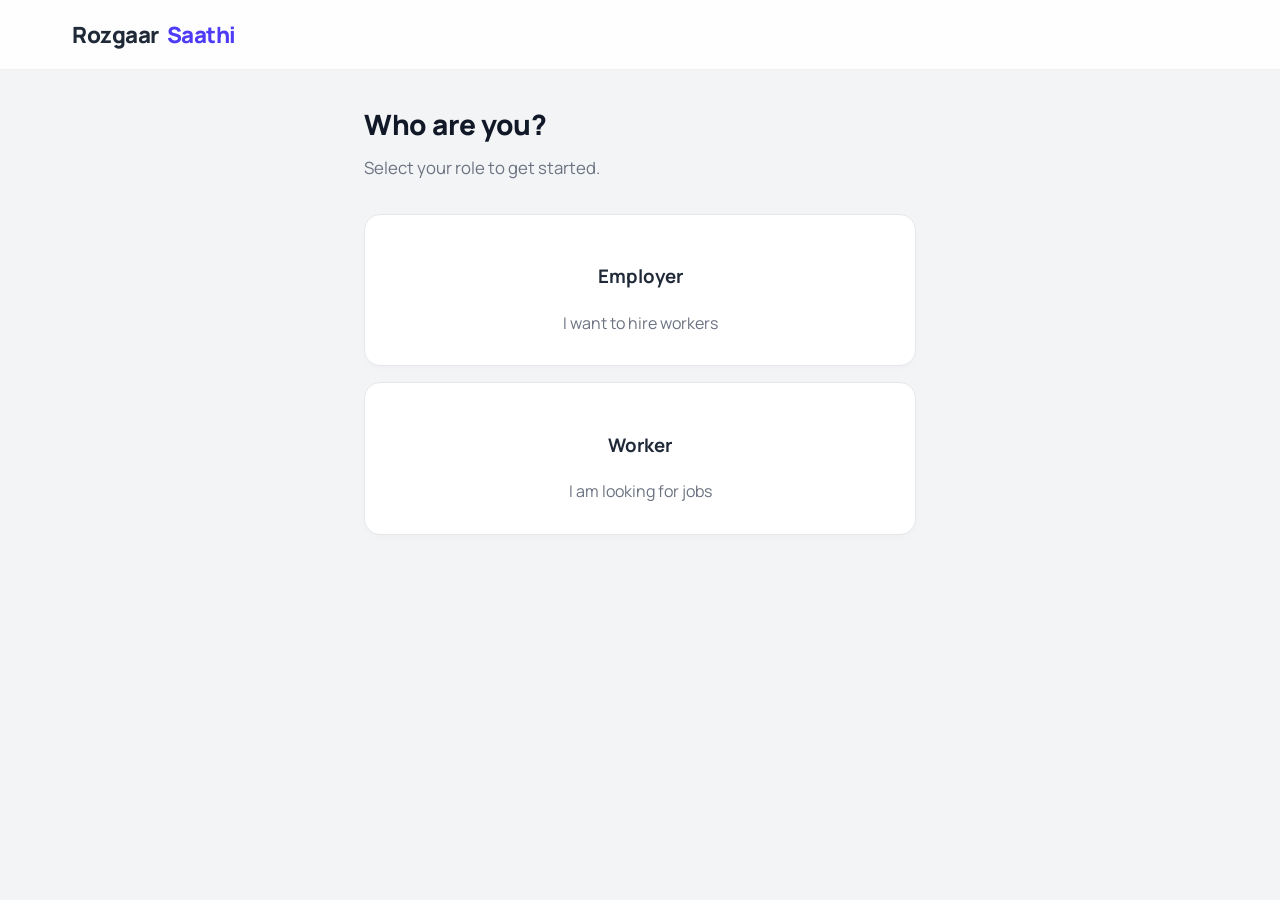
==== commit d9f5e463: "Update index.html" ====
--- a/index.html
+++ b/index.html
@@ -20,15 +20,17 @@
     <style>
         /* --- CSS VARIABLES & RESET --- */
         :root {
-            --primary: #5236FF;      /* Updated to match image purple */
+            --primary: #4E3BF7;      
             --primary-dark: #3a2bc2;
-            --bg: #F5F7FA;           /* Lighter grey background */
+            --bg: #F3F4F6;           
             --surface: #ffffff;
-            --text-main: #111827;
+            --text-main: #1F2937;
             --text-muted: #6B7280;
             --border: #E5E7EB;
             --success: #10B981;
+            --danger: #EF4444;
             --radius: 16px;
+            --ease-spring: cubic-bezier(0.25, 0.8, 0.25, 1);
         }
 
         * { box-sizing: border-box; -webkit-tap-highlight-color: transparent; }
@@ -54,7 +56,9 @@
             position: sticky;
             top: 0;
             z-index: 100;
+            border-bottom: 1px solid rgba(0,0,0,0.05);
             height: 70px;
+            transition: all 0.3s var(--ease-spring);
         }
 
         .brand {
@@ -64,13 +68,15 @@
             display: flex;
             align-items: center;
             gap: 8px;
-        }
+            letter-spacing: -0.5px;
+        }
+        .brand span { color: var(--primary); }
 
         #logoutBtn {
             background: transparent;
             color: var(--text-muted);
             border: 1px solid var(--border);
-            padding: 6px 14px;
+            padding: 8px 16px;
             border-radius: 50px;
             font-weight: 600;
             font-size: 0.85rem;
@@ -78,9 +84,11 @@
             align-items: center;
             gap: 5px;
             cursor: pointer;
-        }
-
-        /* --- MAIN --- */
+            transition: all 0.2s var(--ease-spring);
+        }
+        #logoutBtn:hover { background: #f3f4f6; color: var(--text-main); transform: translateY(-1px); }
+
+        /* --- MAIN CONTAINER --- */
         main {
             max-width: 600px;
             margin: 0 auto;
@@ -89,299 +97,702 @@
             padding-bottom: 120px;
         }
 
+        /* --- ANIMATIONS --- */
+        .view { 
+            animation: slideFadeIn 0.6s var(--ease-spring) forwards;
+            will-change: transform, opacity;
+        }
+        
+        @keyframes slideFadeIn {
+            from { opacity: 0; transform: translateY(15px) scale(0.98); }
+            to { opacity: 1; transform: translateY(0) scale(1); }
+        }
+
         .hidden { display: none !important; }
 
-        h2 { font-size: 1.6rem; font-weight: 800; margin: 0 0 1.5rem 0; color: #111827; }
-
-        /* --- SEARCH INPUT UI (Matches Image) --- */
-        .search-container {
+        h2 { font-size: 1.75rem; font-weight: 800; margin: 0 0 0.5rem 0; letter-spacing: -0.5px; color: #111827; }
+        h2 + p { color: var(--text-muted); margin-top: 0; margin-bottom: 2rem; font-size: 1.05rem; }
+
+        /* --- FORMS & INPUTS --- */
+        .form-group { margin-bottom: 1.2rem; position: relative; }
+        
+        input, select {
+            width: 100%;
+            padding: 18px 16px;
             background: var(--surface);
-            padding: 8px;
-            border-radius: 18px;
+            border: 1px solid var(--border);
+            border-radius: 14px;
+            font-size: 1rem;
+            font-family: inherit;
+            color: var(--text-main);
+            transition: all 0.2s var(--ease-spring);
+            -webkit-appearance: none;
+            box-shadow: 0 2px 5px rgba(0,0,0,0.02);
+        }
+
+        input:focus, select:focus {
+            outline: none;
+            border-color: var(--primary);
+            box-shadow: 0 0 0 4px rgba(78, 59, 247, 0.1);
+            transform: translateY(-1px);
+        }
+
+        /* --- SKELETON LOADING --- */
+        .skeleton-wrapper {
+            display: flex;
+            flex-direction: column;
+            gap: 1rem;
+        }
+        .skeleton-card {
+            background: white;
+            border: 1px solid var(--border);
+            border-radius: var(--radius);
+            padding: 1.2rem;
             display: flex;
             align-items: center;
-            gap: 10px;
-            box-shadow: 0 4px 20px rgba(0,0,0,0.04);
-            margin-bottom: 1.5rem;
-            border: 1px solid transparent;
-            transition: 0.3s;
-        }
-        .search-container:focus-within {
-            border-color: rgba(82, 54, 255, 0.3);
-            box-shadow: 0 4px 25px rgba(82, 54, 255, 0.1);
-        }
-
-        select.custom-select {
-            flex: 1;
-            border: none;
-            background: transparent;
-            font-size: 1.1rem;
-            font-weight: 500;
-            padding: 12px 16px;
-            color: var(--text-main);
-            cursor: pointer;
-            outline: none;
-            -webkit-appearance: none;
-        }
-
-        .search-btn {
+            gap: 1rem;
+        }
+        .skeleton {
+            background: #e0e0e0;
+            background: linear-gradient(90deg, #f0f0f0 25%, #e0e0e0 50%, #f0f0f0 75%);
+            background-size: 200% 100%;
+            animation: shimmer 1.5s infinite;
+            border-radius: 6px;
+        }
+        .sk-circle { width: 60px; height: 60px; border-radius: 50%; flex-shrink: 0; }
+        .sk-line { height: 16px; width: 100%; margin-bottom: 8px; }
+        .sk-line.short { width: 60%; }
+        .sk-btn { width: 80px; height: 40px; margin-left: auto; border-radius: 8px; }
+
+        @keyframes shimmer { 
+            0% { background-position: 200% 0; } 
+            100% { background-position: -200% 0; } 
+        }
+
+        /* --- BUTTONS --- */
+        button.primary-btn {
             background: var(--primary);
             color: white;
             border: none;
-            width: 48px;
-            height: 48px;
-            border-radius: 12px;
-            display: flex;
-            align-items: center;
-            justify-content: center;
-            font-size: 1.2rem;
-            cursor: pointer;
-            transition: 0.2s;
-            flex-shrink: 0;
-        }
-        .search-btn:hover { background: var(--primary-dark); transform: scale(1.05); }
-
-        /* --- WORKER CARD UI (Matches Image) --- */
-        .worker-card {
-            background: var(--surface);
-            padding: 1.2rem;
-            border-radius: 20px;
-            margin-bottom: 1rem;
-            display: flex;
-            align-items: center;
-            gap: 1rem;
-            box-shadow: 0 4px 20px rgba(0,0,0,0.04);
-            border: 1px solid white;
-            animation: fadeIn 0.4s ease forwards;
-        }
-        @keyframes fadeIn { from{opacity:0; transform:translateY(10px);} to{opacity:1; transform:translateY(0);} }
-
-        .worker-card img {
-            width: 55px;
-            height: 55px;
-            border-radius: 50%;
-            object-fit: cover;
-        }
-
-        .worker-info { flex: 1; }
-        .worker-info h3 { margin: 0; font-size: 1.05rem; font-weight: 700; color: #1F2937; }
-        .worker-info p { margin: 2px 0 0 0; font-size: 0.85rem; color: #9CA3AF; display:flex; align-items:center; gap:4px; }
-
-        .hire-btn {
-            background: var(--primary);
-            color: white;
-            border: none;
-            padding: 10px 20px;
-            border-radius: 50px; /* Pill shape */
-            font-size: 0.9rem;
+            padding: 18px;
+            border-radius: 14px;
+            font-size: 1rem;
             font-weight: 700;
             cursor: pointer;
-            transition: 0.2s;
-            white-space: nowrap;
-            box-shadow: 0 4px 15px rgba(82, 54, 255, 0.25);
-        }
-        .hire-btn:hover { transform: translateY(-2px); box-shadow: 0 6px 20px rgba(82, 54, 255, 0.35); }
-        
-        /* --- GENERAL UI ELEMENTS --- */
-        .primary-btn-block {
-            background: var(--primary);
-            color: white;
-            border: none;
-            padding: 16px;
-            border-radius: 12px;
-            font-size: 1rem;
-            font-weight: 700;
             width: 100%;
-            cursor: pointer;
-            margin-top: 1rem;
-        }
-        
-        input {
-            width: 100%;
-            padding: 16px;
-            background: var(--surface);
-            border: 1px solid var(--border);
-            border-radius: 12px;
-            font-size: 1rem;
-            margin-bottom: 1rem;
-        }
-
-        .role-card {
-            background: var(--surface);
-            border: 2px solid var(--border);
-            border-radius: 16px;
-            padding: 1.5rem;
-            text-align: center;
-            cursor: pointer;
-            margin-bottom: 1rem;
-        }
-        
+            transition: all 0.3s var(--ease-spring);
+            display: flex;
+            justify-content: center;
+            align-items: center;
+            gap: 10px;
+            box-shadow: 0 10px 20px -5px rgba(78, 59, 247, 0.3);
+        }
+        button.primary-btn:hover { background: var(--primary-dark); transform: translateY(-2px); box-shadow: 0 15px 25px -5px rgba(78, 59, 247, 0.4); }
+        button.primary-btn:active { transform: scale(0.98); }
+
+        .spinner-icon { animation: spin 0.8s linear infinite; font-size: 1.3rem; }
+        @keyframes spin { to { transform: rotate(360deg); } }
+
         /* --- MIC BUTTON --- */
         .mic-btn {
             position: fixed;
             bottom: 30px;
             right: 30px;
-            width: 60px;
-            height: 60px;
+            width: 64px;
+            height: 64px;
             border-radius: 50%;
             background: var(--primary);
             color: white;
             border: none;
-            box-shadow: 0 10px 30px rgba(82, 54, 255, 0.4);
-            font-size: 1.5rem;
+            box-shadow: 0 8px 30px rgba(78, 59, 247, 0.4);
+            font-size: 1.6rem;
             cursor: pointer;
             display: flex;
             align-items: center;
             justify-content: center;
             z-index: 1000;
-            transition: 0.2s;
-        }
-        .mic-listening { background: #EF4444; animation: pulse 1.5s infinite; }
+            transition: all 0.3s var(--ease-spring);
+        }
+        .mic-btn:hover { transform: scale(1.05) rotate(5deg); }
+        .mic-listening { background: var(--danger); animation: pulse 1.5s infinite; box-shadow: 0 8px 30px rgba(239, 68, 68, 0.4); }
         @keyframes pulse { 0% { transform: scale(1); } 50% { transform: scale(1.1); } 100% { transform: scale(1); } }
 
+        /* --- CARDS --- */
+        .card-container { display: grid; gap: 1rem; margin-top: 1.5rem; }
+        .role-card {
+            background: var(--surface);
+            border: 1px solid var(--border);
+            border-radius: var(--radius);
+            padding: 1.8rem;
+            text-align: center;
+            cursor: pointer;
+            transition: all 0.3s var(--ease-spring);
+            box-shadow: 0 4px 6px -1px rgba(0,0,0,0.02);
+        }
+        .role-card:hover { 
+            border-color: var(--primary); 
+            background: #F5F3FF; 
+            transform: translateY(-4px); 
+            box-shadow: 0 20px 25px -5px rgba(0,0,0,0.05); 
+        }
+        .role-card i { font-size: 2.8rem; color: #9CA3AF; margin-bottom: 15px; display: block; transition: 0.3s; }
+        .role-card:hover i { color: var(--primary); transform: scale(1.1); }
+        
+        .worker-card {
+            background: var(--surface);
+            border: 1px solid var(--border);
+            padding: 1.2rem;
+            border-radius: var(--radius);
+            margin-bottom: 1rem;
+            display: flex;
+            align-items: center;
+            gap: 1rem;
+            transition: all 0.3s var(--ease-spring);
+            animation: fadeInItem 0.5s var(--ease-spring) backwards;
+        }
+        .worker-card:nth-child(1) { animation-delay: 0.1s; }
+        .worker-card:nth-child(2) { animation-delay: 0.2s; }
+        .worker-card:nth-child(3) { animation-delay: 0.3s; }
+
+        @keyframes fadeInItem {
+            from { opacity: 0; transform: translateY(10px); }
+            to { opacity: 1; transform: translateY(0); }
+        }
+
+        .worker-card img {
+            width: 60px;
+            height: 60px;
+            border-radius: 50%;
+            object-fit: cover;
+            background: #f3f4f6;
+            box-shadow: 0 4px 6px rgba(0,0,0,0.05);
+        }
+
+        .active-job-profile {
+            background: #F0FDFA; 
+            border: 1px solid var(--success);
+            align-items: flex-start;
+        }
+        
         /* --- TOAST --- */
-        #toast-container { position: fixed; bottom: 100px; left: 50%; transform: translateX(-50%); z-index: 9999; text-align: center; }
-        .toast { background: #333; color: white; padding: 10px 20px; border-radius: 30px; margin-top: 10px; font-size: 0.9rem; }
-        
-        /* Skeleton */
-        .skeleton { background: #eee; height: 60px; width: 100%; border-radius: 12px; margin-bottom: 10px; animation: shimmer 1s infinite; }
-        @keyframes shimmer { 0%{opacity:0.5} 50%{opacity:1} 100%{opacity:0.5} }
+        #toast-container {
+            position: fixed;
+            bottom: 110px;
+            left: 50%;
+            transform: translateX(-50%);
+            z-index: 9999;
+            width: 90%;
+            max-width: 400px;
+            pointer-events: none;
+        }
+        .toast {
+            background: rgba(30, 30, 30, 0.9);
+            backdrop-filter: blur(8px);
+            color: white;
+            padding: 14px 20px;
+            border-radius: 50px;
+            margin-top: 10px;
+            box-shadow: 0 10px 30px rgba(0,0,0,0.2);
+            display: flex;
+            align-items: center;
+            justify-content: center;
+            gap: 10px;
+            animation: slideUp 0.4s var(--ease-spring) forwards;
+            font-size: 0.9rem;
+            font-weight: 600;
+        }
+        .toast.success { background: #064E3B; color: #D1FAE5; }
+        .toast.error { background: #7F1D1D; color: #FEE2E2; }
+        @keyframes slideUp { from { opacity:0; transform:translateY(30px) scale(0.9); } to { opacity:1; transform:translateY(0) scale(1); } }
+
+        /* Mobile Adjustments */
+        @media (max-width: 480px) {
+            main { padding: 1.5rem 1rem; }
+            h2 { font-size: 1.6rem; }
+            .worker-card { flex-direction: column; text-align: center; }
+        }
     </style>
 </head>
 <body>
 
     <div id="toast-container"></div>
-    <audio id="response-audio" src="response.mp3" preload="auto"></audio>
 
     <header>
         <div class="brand">
-            <i class="ri-briefcase-4-fill" style="color:var(--primary);"></i>
-            Rozgaar
+            <i class="ri-briefcase-4-fill" style="color:var(--primary); font-size:1.6rem;"></i>
+            Rozgaar<span>Saathi</span>
         </div>
-        <button id="logoutBtn" class="hidden" onclick="handleLogout()">Logout</button>
+        <button id="logoutBtn" class="hidden" onclick="handleLogout()">
+            <i class="ri-logout-box-r-line"></i> <span>Logout</span>
+        </button>
     </header>
 
     <button id="mic-btn" class="mic-btn hidden" onclick="toggleVoice()">
         <i class="ri-mic-fill"></i>
     </button>
+    <audio id="response-audio" src="response.mp3" preload="auto"></audio>
 
     <main id="app">
-        <!-- Role Selection -->
+        
+        <!-- SCREEN 1: Role Selection -->
         <section id="role-selection" class="view">
-            <h2>Find Workers</h2>
-            <div onclick="selectRole('employer')" class="role-card">
-                <h3>Employer</h3>
-                <p>Hire Workers</p>
-            </div>
-            <div onclick="selectRole('worker')" class="role-card">
-                <h3>Worker</h3>
-                <p>Find Jobs</p>
+            <h2 data-i18n="who_are_you">Who are you?</h2>
+            <p data-i18n="select_role">Select your role to get started.</p>
+            <div class="card-container">
+                <div onclick="selectRole('employer')" class="role-card">
+                    <i class="ri-building-4-line"></i>
+                    <h3 data-i18n="employer">Employer</h3>
+                    <span style="color:var(--text-muted)" data-i18n="hire_workers">I want to hire workers</span>
+                </div>
+                <div onclick="selectRole('worker')" class="role-card">
+                    <i class="ri-hammer-line"></i>
+                    <h3 data-i18n="worker">Worker</h3>
+                    <span style="color:var(--text-muted)" data-i18n="looking_jobs">I am looking for jobs</span>
+                </div>
             </div>
         </section>
 
-        <!-- Auth -->
+        <!-- SCREEN 1.5: Language -->
+        <section id="language-selection" class="view hidden">
+            <h2>Select Language</h2>
+            <p>Choose your preferred language.</p>
+            <div class="card-container">
+                <button class="primary-btn" style="background:white; color:var(--text-main); border:1px solid var(--border); justify-content:space-between" onclick="setLanguage('en')">English <i class="ri-arrow-right-s-line"></i></button>
+                <button class="primary-btn" style="background:white; color:var(--text-main); border:1px solid var(--border); justify-content:space-between" onclick="setLanguage('hi')">Hindi (हिंदी) <i class="ri-arrow-right-s-line"></i></button>
+                <button class="primary-btn" style="background:white; color:var(--text-main); border:1px solid var(--border); justify-content:space-between" onclick="setLanguage('pb')">Punjabi (ਪੰਜਾਬੀ) <i class="ri-arrow-right-s-line"></i></button>
+            </div>
+        </section>
+
+        <!-- SCREEN 2: Auth -->
         <section id="auth-screen" class="view hidden">
-            <h2>Login</h2>
+            <h2 id="auth-title" data-i18n="welcome_back">Welcome Back</h2>
+            <p id="auth-subtitle" data-i18n="enter_details">Enter your details to login.</p>
+            
             <form id="auth-form">
-                <input type="email" id="email" placeholder="Email" required>
-                <input type="password" id="password" placeholder="Password" required>
-                <button type="submit" class="primary-btn-block">Login</button>
+                <div class="form-group">
+                    <input type="email" id="email" placeholder="Email Address" autocomplete="email" required>
+                </div>
+                <div class="form-group">
+                    <div style="position:relative">
+                        <input type="password" id="password" placeholder="Password" autocomplete="current-password" required>
+                        <i class="ri-eye-off-line" id="eye-icon" onclick="togglePasswordVisibility()" style="position:absolute; right:15px; top:50%; transform:translateY(-50%); color:#9CA3AF; cursor:pointer; font-size:1.2rem;"></i>
+                    </div>
+                </div>
+                
+                <button type="submit" class="primary-btn" id="auth-btn">
+                    <span data-i18n="login_btn">Login</span> <i class="ri-arrow-right-line"></i>
+                </button>
+
+                <div class="auth-toggle">
+                    <p id="toggle-text"><span data-i18n="new_here">New here?</span> <span onclick="toggleAuthMode()" data-i18n="create_account">Create an Account</span></p>
+                </div>
             </form>
-            <p style="text-align:center; margin-top:1rem; cursor:pointer; color:var(--primary)" onclick="toggleAuth()">Create Account</p>
         </section>
 
-        <!-- Employer Dashboard (Matches Your Image) -->
+        <!-- SCREEN 2.5: Verify Email -->
+        <section id="verify-email-screen" class="view hidden" style="text-align:center; padding-top:2rem;">
+            <div style="background:#EFF6FF; width:100px; height:100px; border-radius:50%; display:flex; align-items:center; justify-content:center; margin:0 auto 1.5rem auto; box-shadow:0 10px 30px -10px rgba(78, 59, 247, 0.2);">
+                <i class="ri-mail-send-line" style="font-size:3rem; color:var(--primary);"></i>
+            </div>
+            <h2 data-i18n="check_inbox">Check your Inbox</h2>
+            <p><span data-i18n="email_sent">We have sent a verification link to</span> <br><strong id="sent-email" style="color:var(--text-main)"></strong></p>
+            <div class="spinner-icon" style="color:var(--primary); font-size:2rem; margin:2rem 0;"><i class="ri-loader-4-line"></i></div>
+            <button class="primary-btn" style="background:transparent; color:var(--text-muted); border:1px solid var(--border);" onclick="location.reload()" data-i18n="verified_btn">I have verified</button>
+        </section>
+
+        <!-- SCREEN 3: Profile Setup -->
+        <section id="onboarding-screen" class="view hidden">
+            <h2 data-i18n="complete_profile">Complete Profile</h2>
+            <p data-i18n="few_details">Just a few more details.</p>
+            <form id="profile-form">
+                <div class="form-group" style="text-align:center; margin-bottom:2rem;">
+                    <label for="profile-photo" style="display:inline-block; position:relative; cursor:pointer;">
+                        <div style="width:100px; height:100px; background:#F3F4F6; border-radius:50%; display:flex; align-items:center; justify-content:center; border:2px dashed var(--border);">
+                            <i class="ri-camera-fill" style="font-size:2rem; color:var(--text-muted);"></i>
+                        </div>
+                        <input type="file" id="profile-photo" accept="image/*" style="display:none" required onchange="this.previousElementSibling.style.borderColor='var(--success)'">
+                        <span style="font-size:0.85rem; color:var(--primary); display:block; margin-top:5px;" data-i18n="upload_photo">Upload Photo</span>
+                    </label>
+                </div>
+                
+                <div id="worker-category-input" class="hidden form-group">
+                    <select id="category" required>
+                        <option value="" disabled selected>Select Category</option>
+                        <option value="Labour">Labour Worker</option>
+                        <option value="Carpenter">Carpenter</option>
+                        <option value="Maid">Maid</option>
+                        <option value="Cook">Cook</option>
+                        <option value="Cleaner">Home Cleaner</option>
+                        <option value="Electrician">Electrician</option>
+                        <option value="Plumber">Plumber</option>
+                    </select>
+                </div>
+
+                <div class="form-group"><input type="text" id="full-name" placeholder="Full Name" autocomplete="name" required></div>
+                <div class="form-group"><input type="tel" id="phone" placeholder="Mobile Number" autocomplete="tel" required></div>
+                
+                <div class="form-group">
+                    <select id="city" required>
+                        <option value="" disabled selected>Select City</option>
+                        <option value="New Delhi">New Delhi</option>
+                        <option value="Ludhiana">Ludhiana</option>
+                        <option value="Gurgaon">Gurgaon</option>
+                        <option value="Mumbai">Mumbai</option>
+                    </select>
+                </div>
+                <div class="form-group"><input type="text" id="address" placeholder="Full Address" autocomplete="street-address" required></div>
+                
+                <button type="submit" class="primary-btn" data-i18n="save_profile">Save Profile</button>
+            </form>
+        </section>
+
+        <!-- SCREEN 4: Employer Dashboard -->
         <section id="employer-dashboard" class="view hidden">
-            <h2>Find Workers</h2>
-            
-            <div class="search-container">
-                <select id="search-category" class="custom-select">
-                    <option value="" disabled selected>Select Worker Type</option>
-                    <option value="Plumber">Plumber</option>
+            <h2 data-i18n="find_workers">Find Workers</h2>
+            <div style="background:white; padding:10px; border:1px solid var(--border); border-radius:16px; display:flex; gap:10px; margin-bottom:1.5rem; box-shadow:0 4px 20px -5px rgba(0,0,0,0.05);">
+                <select id="search-category" style="border:none; background:transparent; padding:12px; font-weight:600; box-shadow:none;">
+                    <option value="Labour">Labour Worker</option>
                     <option value="Carpenter">Carpenter</option>
                     <option value="Maid">Maid</option>
                     <option value="Cook">Cook</option>
-                    <option value="Cleaner">Home Cleaner</option>
+                    <option value="Cleaner">Cleaner</option>
                     <option value="Electrician">Electrician</option>
+                    <option value="Plumber">Plumber</option>
                 </select>
-                <button class="search-btn" onclick="findWorkers()">
+                <button class="primary-btn" style="width:auto; padding:0 1.5rem; border-radius:12px;" onclick="findWorkers()">
                     <i class="ri-search-line"></i>
                 </button>
             </div>
-
-            <div id="workers-skeleton" class="hidden">
-                <div class="skeleton"></div>
-                <div class="skeleton"></div>
+            
+            <!-- Skeleton Loader (Hidden by default) -->
+            <div id="workers-skeleton" class="skeleton-wrapper hidden">
+                <div class="skeleton-card">
+                    <div class="skeleton sk-circle"></div>
+                    <div style="flex:1">
+                        <div class="skeleton sk-line"></div>
+                        <div class="skeleton sk-line short"></div>
+                    </div>
+                    <div class="skeleton sk-btn"></div>
+                </div>
             </div>
+
             <div id="workers-list"></div>
         </section>
 
-        <!-- Worker Dashboard -->
+        <!-- SCREEN 5: Worker Dashboard -->
         <section id="worker-dashboard" class="view hidden">
-            <h2>My Dashboard</h2>
-            <div id="worker-status" class="role-card" style="background:#FFF7ED; border-color:#FED7AA">
-                <h3>Waiting for Job...</h3>
+            <h2 data-i18n="dashboard">My Dashboard</h2>
+            
+            <div id="worker-waiting-card" class="role-card" style="cursor:default; margin-top:2rem;">
+                <span style="background:#FFF7ED; color:#C2410C; padding:8px 16px; border-radius:20px; font-size:0.8rem; font-weight:700;" data-i18n="waiting">WAITING</span>
+                <p style="margin:20px 0; font-weight:600;" data-i18n="looking_for_jobs">Looking for jobs nearby...</p>
+                <div class="spinner-icon" style="color:var(--primary); font-size:1.5rem;"><i class="ri-loader-4-line"></i></div>
             </div>
-            <div id="worker-active" class="hidden">
-                <div class="worker-card">
-                    <img id="emp-photo" src="">
-                    <div class="worker-info">
-                        <h3 id="emp-name">Employer</h3>
-                        <p id="emp-phone">Phone</p>
+
+            <div id="worker-active-job-card" class="hidden">
+                <div class="toast success" style="margin:0 0 1.5rem 0; width:100%; justify-content:center; position:relative; bottom:auto; left:auto; transform:none; animation:none; max-width:100%;">
+                    <i class="ri-checkbox-circle-fill"></i> <span data-i18n="hired_msg">You have been hired!</span>
+                </div>
+                
+                <div class="worker-card active-job-profile">
+                    <img id="employer-photo" src="" alt="Emp">
+                    <div style="flex:1">
+                        <h3 id="employer-name" style="margin:0 0 5px 0;"></h3>
+                        <p style="margin:0; font-size:0.9rem; color:var(--text-muted);">
+                            <i class="ri-map-pin-fill" style="color:var(--primary);"></i> <span id="employer-address"></span>
+                        </p>
+                        <a id="employer-phone" href="#" class="primary-btn" style="margin-top:15px; background:var(--success); width:fit-content; padding:10px 20px; font-size:0.9rem;">
+                           <i class="ri-phone-fill"></i> Call Now
+                        </a>
                     </div>
                 </div>
-                <button class="primary-btn-block" onclick="completeJob()">Complete Job</button>
+
+                <div id="otp-entry-area" style="margin-top:2rem;">
+                    <button class="primary-btn" onclick="showOtpInput(this)" data-i18n="start_job">I have arrived / Start Job</button>
+                </div>
+                
+                <div id="worker-otp-form" class="hidden" style="margin-top:1.5rem; background:white; padding:1.5rem; border-radius:16px; border:1px solid var(--border); box-shadow:0 10px 30px -10px rgba(0,0,0,0.1);">
+                    <h3 style="margin:0 0 1rem 0; font-size:1.1rem; text-align:center;" data-i18n="enter_otp">Enter OTP from Employer</h3>
+                    <input type="number" id="job-otp-input" placeholder="000000" style="font-size:2rem; letter-spacing:8px; text-align:center; margin-bottom:1.5rem; font-weight:700; color:var(--primary); border:2px dashed var(--border);">
+                    <button class="primary-btn" onclick="verifyOtp()" data-i18n="verify">Verify & Complete</button>
+                </div>
             </div>
         </section>
 
-        <!-- Confirmation Screen -->
-        <section id="job-screen" class="view hidden">
-            <h2>Job Active</h2>
-            <div class="worker-card">
-                <img id="job-photo" src="">
-                <div class="worker-info">
-                    <h3 id="job-name">Worker Name</h3>
-                    <p style="color:var(--success)">• Hired Successfully</p>
+        <!-- SCREEN 6: Job In Progress (Employer) -->
+        <section id="employer-job-screen" class="view hidden">
+            <h2 data-i18n="job_active">Job Active</h2>
+            <p data-i18n="worker_on_way">Worker is on the way.</p>
+
+            <div class="worker-card active-job-profile">
+                <img id="job-worker-photo" src="" alt="Wkr">
+                <div style="flex:1">
+                    <h3 id="job-worker-name" style="margin:0;"></h3>
+                    <p style="color:var(--success); font-size:0.9rem; font-weight:700; margin:4px 0;">• Hired</p>
+                    <a id="job-worker-phone" href="#" class="primary-btn" style="background:var(--success); width:fit-content; padding:8px 16px; margin-top:10px; font-size:0.85rem;"><i class="ri-phone-fill"></i> Call</a>
                 </div>
             </div>
-            <button class="primary-btn-block" onclick="location.reload()">Done</button>
+            
+            <div style="background:white; border:2px dashed #FB923C; border-radius:16px; padding:2rem 1rem; text-align:center; margin-top:2rem; box-shadow:0 10px 30px -5px rgba(251, 146, 60, 0.15);">
+                <p style="margin:0; color:#9A3412; font-weight:600; font-size:0.9rem; text-transform:uppercase; letter-spacing:1px;" data-i18n="share_otp">Share OTP when work is done</p>
+                <div id="generated-otp" style="font-size:3rem; font-weight:800; color:#C2410C; margin:15px 0; letter-spacing:6px; font-family:monospace;">------</div>
+            </div>
+
+            <div id="employer-completion-msg" class="hidden" style="margin-top:2rem; text-align:center;">
+                <div class="toast success" style="width:100%; justify-content:center; margin-bottom:1.5rem; position:relative; bottom:auto; left:auto; transform:none; animation:none; max-width:100%;">
+                    <i class="ri-check-double-line"></i> <span data-i18n="work_completed">Work Completed!</span>
+                </div>
+                <button class="primary-btn" onclick="location.reload()" data-i18n="find_another">Find Another Worker</button>
+            </div>
         </section>
+
     </main>
 
+    <!-- LOGIC -->
     <script>
+        // --- TRANSLATIONS ---
+        const dictionary = {
+            en: {
+                who_are_you: "Who are you?",
+                select_role: "Select your role to get started.",
+                employer: "Employer",
+                worker: "Worker",
+                hire_workers: "I want to hire workers",
+                looking_jobs: "I am looking for jobs",
+                welcome_back: "Welcome Back",
+                enter_details: "Enter your details to login.",
+                login_btn: "Login",
+                new_here: "New here?",
+                create_account: "Create an Account",
+                check_inbox: "Check your Inbox",
+                email_sent: "We have sent a verification link to",
+                verified_btn: "I have verified",
+                complete_profile: "Complete Profile",
+                few_details: "Just a few more details.",
+                upload_photo: "Upload Photo",
+                save_profile: "Save Profile",
+                find_workers: "Find Workers",
+                dashboard: "My Dashboard",
+                waiting: "WAITING",
+                looking_for_jobs: "Looking for jobs nearby...",
+                hired_msg: "You have been hired!",
+                start_job: "I have arrived / Start Job",
+                enter_otp: "Enter OTP from Employer",
+                verify: "Verify & Complete",
+                job_active: "Job Active",
+                worker_on_way: "Worker is on the way.",
+                share_otp: "Share OTP after work is done",
+                work_completed: "Work Completed!",
+                find_another: "Find Another Worker"
+            },
+            hi: {
+                who_are_you: "आप कौन हैं?",
+                select_role: "शुरू करने के लिए अपनी भूमिका चुनें।",
+                employer: "नियोक्ता (Employer)",
+                worker: "कामगार (Worker)",
+                hire_workers: "मुझे काम के लिए लोग चाहिए",
+                looking_jobs: "मैं काम ढूंढ रहा हूँ",
+                welcome_back: "वापसी पर स्वागत है",
+                enter_details: "लॉगिन करने के लिए विवरण दर्ज करें।",
+                login_btn: "लॉगिन करें",
+                new_here: "नए हैं?",
+                create_account: "खाता बनाएं",
+                check_inbox: "अपना इनबॉक्स चेक करें",
+                email_sent: "हमने सत्यापन लिंक भेजा है",
+                verified_btn: "मैंने सत्यापित कर लिया है",
+                complete_profile: "प्रोफ़ाइल पूरी करें",
+                few_details: "बस कुछ और जानकारी।",
+                upload_photo: "फोटो अपलोड करें",
+                save_profile: "प्रोफ़ाइल सहेजें",
+                find_workers: "कामगार ढूंढें",
+                dashboard: "मेरा डैशबोर्ड",
+                waiting: "प्रतीक्षा",
+                looking_for_jobs: "आसपास काम ढूंढ रहे हैं...",
+                hired_msg: "आपको काम मिल गया है!",
+                start_job: "मैं पहुँच गया / काम शुरू करें",
+                enter_otp: "मालिक से OTP दर्ज करें",
+                verify: "सत्यापित करें और पूरा करें",
+                job_active: "काम चालू है",
+                worker_on_way: "कामगार रास्ते में है।",
+                share_otp: "काम पूरा होने पर OTP साझा करें",
+                work_completed: "काम पूरा हुआ!",
+                find_another: "दूसरा कामगार ढूंढें"
+            },
+            pb: {
+                who_are_you: "ਤੁਸੀਂ ਕੌਣ ਹੋ?",
+                select_role: "ਸ਼ੁਰੂ ਕਰਨ ਲਈ ਆਪਣੀ ਭੂਮਿਕਾ ਚੁਣੋ।",
+                employer: "ਮਾਲਕ (Employer)",
+                worker: "ਕਾਮਾ (Worker)",
+                hire_workers: "ਮੈਨੂੰ ਕਾਮੇ ਚਾਹੀਦੇ ਹਨ",
+                looking_jobs: "ਮੈਂ ਕੰਮ ਲੱਭ ਰਿਹਾ ਹਾਂ",
+                welcome_back: "ਜੀ ਆਇਆਂ ਨੂੰ",
+                enter_details: "ਲਾਗਇਨ ਕਰਨ ਲਈ ਵੇਰਵੇ ਭਰੋ।",
+                login_btn: "ਲਾਗਇਨ",
+                new_here: "ਨਵੇਂ ਹੋ?",
+                create_account: "ਖਾਤਾ ਬਣਾਓ",
+                check_inbox: "ਆਪਣਾ ਇਨਬਾਕਸ ਚੈੱਕ ਕਰੋ",
+                email_sent: "ਅਸੀਂ ਲਿੰਕ ਭੇਜ ਦਿੱਤਾ ਹੈ",
+                verified_btn: "ਮੈਂ ਤਸਦੀਕ ਕਰ ਲਿਆ ਹੈ",
+                complete_profile: "ਪ੍ਰੋਫਾਈਲ ਪੂਰਾ ਕਰੋ",
+                few_details: "ਬਸ ਕੁਝ ਹੋਰ ਜਾਣਕਾਰੀ।",
+                upload_photo: "ਫੋਟੋ ਅਪਲੋਡ ਕਰੋ",
+                save_profile: "ਸੇਵ ਕਰੋ",
+                find_workers: "ਕਾਮੇ ਲੱਭੋ",
+                dashboard: "ਮੇਰਾ ਡੈਸ਼ਬੋਰਡ",
+                waiting: "ਉਡੀਕ",
+                looking_for_jobs: "ਨੇੜੇ ਕੰਮ ਲੱਭ ਰਹੇ ਹਾਂ...",
+                hired_msg: "ਤੁਹਾਨੂੰ ਕੰਮ ਮਿਲ ਗਿਆ ਹੈ!",
+                start_job: "ਮੈਂ ਪਹੁੰਚ ਗਿਆ / ਕੰਮ ਸ਼ੁਰੂ ਕਰੋ",
+                enter_otp: "ਮਾਲਕ ਤੋਂ OTP ਭਰੋ",
+                verify: "ਪੂਰਾ ਕਰੋ",
+                job_active: "ਕੰਮ ਚੱਲ ਰਿਹਾ ਹੈ",
+                worker_on_way: "ਕਾਮਾ ਰਸਤੇ ਵਿੱਚ ਹੈ।",
+                share_otp: "ਕੰਮ ਹੋਣ 'ਤੇ OTP ਦਿਓ",
+                work_completed: "ਕੰਮ ਪੂਰਾ ਹੋ ਗਿਆ!",
+                find_another: "ਹੋਰ ਕਾਮਾ ਲੱਭੋ"
+            }
+        };
+
+        // --- SETUP ---
         const SUPABASE_URL = 'https://prjwnbctmwkrscdsmtkh.supabase.co';
         const SUPABASE_KEY = 'eyJhbGciOiJIUzI1NiIsInR5cCI6IkpXVCJ9.eyJpc3MiOiJzdXBhYmFzZSIsInJlZiI6InByanduYmN0bXdrcnNjZHNtdGtoIiwicm9sZSI6ImFub24iLCJpYXQiOjE3NjM2MjkwMDksImV4cCI6MjA3OTIwNTAwOX0.28WSuMkPd76qUSjGMz5KkKx-8cGtx17-0PgLYj8DfGM';
-        const supabase = window.supabase.createClient(SUPABASE_URL, SUPABASE_KEY);
-
-        let state = { user: null, role: null, isLogin: true };
-
-        // --- AUTH & INIT ---
+        const supabaseClient = window.supabase.createClient(SUPABASE_URL, SUPABASE_KEY);
+
+        let state = {
+            user: null,
+            profile: null,
+            role: localStorage.getItem('rozgaar_role'), 
+            lang: localStorage.getItem('rozgaar_lang') || 'en',
+            activeJob: null,
+            searchResult: [],
+            isLoginMode: true 
+        };
+
+        // --- UI HELPERS ---
+        function updateTranslations() {
+            const t = dictionary[state.lang];
+            document.querySelectorAll('[data-i18n]').forEach(el => {
+                const key = el.getAttribute('data-i18n');
+                if (t[key]) {
+                    if (el.tagName === 'INPUT') el.placeholder = t[key];
+                    else el.textContent = t[key];
+                }
+            });
+        }
+
+        function showToast(msg, type = 'success') {
+            const container = document.getElementById('toast-container');
+            const el = document.createElement('div');
+            el.className = `toast ${type}`;
+            el.innerHTML = `<i class="ri-${type === 'success' ? 'checkbox-circle' : 'error-warning'}-fill"></i> ${msg}`;
+            container.appendChild(el);
+            setTimeout(() => {
+                el.style.opacity = '0';
+                el.style.transform = 'translateY(20px)';
+                setTimeout(() => el.remove(), 400);
+            }, 3000);
+        }
+
+        function setLoading(btn, isLoading, text = null) {
+            if (isLoading) {
+                btn.dataset.originalText = btn.innerHTML;
+                btn.disabled = true;
+                btn.innerHTML = `<div class="spinner-icon"><i class="ri-loader-4-line"></i></div>`;
+            } else {
+                btn.disabled = false;
+                btn.innerHTML = btn.dataset.originalText;
+            }
+        }
+
+        function togglePasswordVisibility() {
+            const input = document.getElementById('password');
+            const icon = document.getElementById('eye-icon');
+            if (input.type === "password") {
+                input.type = "text";
+                icon.className = "ri-eye-line";
+            } else {
+                input.type = "password";
+                icon.className = "ri-eye-off-line";
+            }
+        }
+
+        // --- APP FLOW ---
         window.onload = async () => {
-            const { data } = await supabase.auth.getSession();
-            if (data.session) handleSession(data.session.user);
-            else show('role-selection');
+            const { data: { session } } = await supabaseClient.auth.getSession();
+            updateTranslations();
+            if (session) handleSession(session.user);
+            else {
+                localStorage.removeItem('rozgaar_role');
+                showView('role-selection');
+            }
         };
 
-        function show(id) {
+        function showView(id) {
             document.querySelectorAll('.view').forEach(el => el.classList.add('hidden'));
-            document.getElementById(id).classList.remove('hidden');
-            document.getElementById('logoutBtn').classList.toggle('hidden', id === 'role-selection' || id === 'auth-screen');
-            document.getElementById('mic-btn').classList.toggle('hidden', id !== 'employer-dashboard');
-        }
-
-        async function selectRole(r) {
-            state.role = r;
-            localStorage.setItem('role', r);
-            show('auth-screen');
-        }
-
-        async function handleSession(user) {
-            state.user = user;
-            const role = localStorage.getItem('role');
-            if (role === 'employer') show('employer-dashboard');
-            else {
-                show('worker-dashboard');
-                listenJobs();
+            const newView = document.getElementById(id);
+            newView.classList.remove('hidden');
+            
+            // Re-trigger animation
+            newView.style.animation = 'none';
+            newView.offsetHeight; /* trigger reflow */
+            newView.style.animation = null; 
+
+            const hideLogout = ['role-selection','auth-screen','language-selection', 'verify-email-screen'];
+            document.getElementById('logoutBtn').classList.toggle('hidden', hideLogout.includes(id));
+            
+            // Show mic button if logged in
+            if(id === 'employer-dashboard' || id === 'worker-dashboard' || id === 'employer-job-screen') {
+                document.getElementById('mic-btn').classList.remove('hidden');
+            } else {
+                document.getElementById('mic-btn').classList.add('hidden');
+            }
+        }
+
+        // --- ROLE & LANG ---
+        async function selectRole(role) {
+            state.role = role;
+            localStorage.setItem('rozgaar_role', role);
+            if (state.user) {
+                const { data: profile } = await supabaseClient.from('profiles').select('role').eq('id', state.user.id).single();
+                if(profile && profile.role !== role) {
+                     alert(`Wrong account. Please login as ${profile.role}.`);
+                     location.reload();
+                     return;
+                }
+                location.reload();
+            } else {
+                showView('language-selection');
+            }
+        }
+
+        function setLanguage(l) {
+            state.lang = l;
+            localStorage.setItem('rozgaar_lang', l);
+            updateTranslations();
+            showView('auth-screen');
+        }
+
+        // --- AUTH LOGIC ---
+        function toggleAuthMode() {
+            state.isLoginMode = !state.isLoginMode;
+            const title = document.getElementById('auth-title');
+            const sub = document.getElementById('auth-subtitle');
+            const btn = document.querySelector('#auth-btn span');
+            const toggle = document.querySelector('#toggle-text');
+            const t = dictionary[state.lang];
+
+            if (state.isLoginMode) {
+                title.textContent = t.welcome_back;
+                sub.textContent = t.enter_details;
+                btn.textContent = t.login_btn;
+                toggle.innerHTML = `${t.new_here} <span onclick="toggleAuthMode()">${t.create_account}</span>`;
+                document.getElementById('password').autocomplete = "current-password";
+            } else {
+                title.textContent = t.create_account;
+                sub.textContent = t.enter_details;
+                btn.textContent = t.create_account;
+                toggle.innerHTML = `Member? <span onclick="toggleAuthMode()">${t.login_btn}</span>`;
+                document.getElementById('password').autocomplete = "new-password";
             }
         }
 
@@ -389,154 +800,344 @@
             e.preventDefault();
             const email = document.getElementById('email').value;
             const password = document.getElementById('password').value;
+            if(!email || !password) return;
+
+            const btn = document.getElementById('auth-btn');
+            setLoading(btn, true);
+
             try {
-                if (state.isLogin) await supabase.auth.signInWithPassword({email, password});
-                else await supabase.auth.signUp({email, password});
+                if (state.isLoginMode) {
+                    const { data, error } = await supabaseClient.auth.signInWithPassword({ email, password });
+                    if (error) throw error;
+                    handleSession(data.user);
+                } else {
+                    const { data, error } = await supabaseClient.auth.signUp({
+                        email, 
+                        password,
+                        options: { emailRedirectTo: 'https://rozgaar.codeinblack.tech/' }
+                    });
+                    if (error) throw error;
+                    document.getElementById('sent-email').textContent = email;
+                    showView('verify-email-screen');
+                    setLoading(btn, false);
+                }
+            } catch (err) {
+                showToast(err.message, 'error');
+                setLoading(btn, false);
+            }
+        });
+
+        // --- MAIN LOGIC ---
+        async function handleSession(user) {
+            state.user = user;
+            const { data: profile } = await supabaseClient.from('profiles').select('*').eq('id', user.id).single();
+
+            if (profile) {
+                state.lang = profile.language || 'en';
+                updateTranslations();
+                state.profile = profile;
+                state.role = profile.role;
+                localStorage.setItem('rozgaar_role', profile.role);
+
+                if (state.role === 'employer') {
+                    showView('employer-dashboard');
+                    checkActiveJobsEmployer();
+                } else {
+                    showView('worker-dashboard');
+                    listenForJobs();
+                }
+            } else {
+                showView('onboarding-screen');
+                if(state.role === 'employer') {
+                    document.getElementById('worker-category-input').classList.add('hidden');
+                    document.getElementById('category').removeAttribute('required');
+                } else {
+                    document.getElementById('worker-category-input').classList.remove('hidden');
+                    document.getElementById('category').setAttribute('required', 'true');
+                }
+            }
+        }
+
+        async function handleLogout() {
+            await supabaseClient.auth.signOut();
+            localStorage.clear();
+            location.reload();
+        }
+
+        // --- PROFILE SAVE ---
+        document.getElementById('profile-form').addEventListener('submit', async (e) => {
+            e.preventDefault();
+            const btn = e.target.querySelector('button');
+            setLoading(btn, true);
+
+            const file = document.getElementById('profile-photo').files[0];
+            let publicUrl = "https://via.placeholder.com/150";
+
+            try {
+                if (file) {
+                    const fileName = `${Date.now()}-${file.name}`;
+                    await supabaseClient.storage.from('avatars').upload(fileName, file);
+                    const res = supabaseClient.storage.from('avatars').getPublicUrl(fileName);
+                    publicUrl = res.data.publicUrl;
+                }
+
+                const role = state.role || localStorage.getItem('rozgaar_role');
+                const payload = {
+                    id: state.user.id,
+                    role: role,
+                    full_name: document.getElementById('full-name').value,
+                    phone: document.getElementById('phone').value,
+                    city: document.getElementById('city').value,
+                    address: document.getElementById('address').value,
+                    photo_url: publicUrl,
+                    category: role === 'worker' ? document.getElementById('category').value : null,
+                    language: state.lang
+                };
+
+                const { error } = await supabaseClient.from('profiles').insert(payload);
+                if (error) throw error;
                 location.reload();
-            } catch(e) { alert(e.message); }
+            } catch(err) {
+                showToast(err.message, 'error');
+                setLoading(btn, false);
+            }
         });
 
-        function toggleAuth() {
-            state.isLogin = !state.isLogin;
-            document.querySelector('#auth-screen h2').innerText = state.isLogin ? "Login" : "Sign Up";
-        }
-
-        async function handleLogout() {
-            await supabase.auth.signOut();
-            location.reload();
-        }
-
-        // --- EMPLOYER LOGIC ---
-        async function findWorkers(autoHire = false) {
-            const cat = document.getElementById('search-category').value;
-            const list = document.getElementById('workers-list');
-            const skeleton = document.getElementById('workers-skeleton');
-
-            if(!cat) return;
-
-            list.innerHTML = '';
-            skeleton.classList.remove('hidden');
-
-            // Fetch
-            const { data } = await supabase.from('profiles').select('*').eq('role', 'worker').ilike('category', cat);
-            
-            skeleton.classList.add('hidden');
-            
-            if (data && data.length > 0) {
+        // --- EMPLOYER FEATURES ---
+        async function findWorkers() {
+            return new Promise(async (resolve) => {
+                const cat = document.getElementById('search-category').value;
+                const btn = document.querySelector('#employer-dashboard button');
+                const list = document.getElementById('workers-list');
+                const skeleton = document.getElementById('workers-skeleton');
+
+                // UI State: Loading
+                list.innerHTML = '';
+                skeleton.classList.remove('hidden');
+                btn.disabled = true;
+
+                // Simulate smoother network feel
+                await new Promise(r => setTimeout(r, 800));
+
+                const { data } = await supabaseClient.from('profiles').select('*').eq('role', 'worker').eq('category', cat);
+                state.searchResult = data || [];
+                
+                // UI State: Done
+                skeleton.classList.add('hidden');
+                btn.disabled = false;
+
+                if (!data || !data.length) {
+                    list.innerHTML = `<div style="text-align:center; margin-top:2rem; color:var(--text-muted); animation:fadeInItem 0.5s ease"><i class="ri-ghost-smile-line" style="font-size:2rem"></i><p>No workers found nearby.</p></div>`;
+                    resolve(false);
+                    return;
+                }
+
                 data.forEach(w => {
-                    const img = w.photo_url || 'https://via.placeholder.com/60';
+                    const img = (w.photo_url && !w.photo_url.includes('placeholder')) ? w.photo_url : 'https://via.placeholder.com/150';
                     list.innerHTML += `
                         <div class="worker-card">
                             <img src="${img}">
-                            <div class="worker-info">
-                                <h3>${w.full_name || 'Worker'}</h3>
-                                <p><i class="ri-map-pin-line"></i> ${w.city || 'Nearby'}</p>
+                            <div style="flex:1">
+                                <h3 style="margin:0; font-size:1.1rem; font-weight:700;">${w.full_name}</h3>
+                                <p style="margin:0; font-size:0.9rem; color:var(--text-muted);"><i class="ri-map-pin-line"></i> ${w.city}</p>
                             </div>
-                            <button class="hire-btn" onclick="initiateHire('${w.id}', '${w.full_name}')">Hire ₹60</button>
+                            <button class="primary-btn hire-btn" style="width:auto; padding:10px 20px; font-size:0.9rem;" data-id="${w.id}" onclick="initiateHire('${w.id}')">Hire ₹60</button>
                         </div>
                     `;
                 });
-
-                // --- AUTO HIRE LOGIC ---
-                if (autoHire) {
-                    showToast("Voice: Auto-selecting first worker...");
-                    setTimeout(() => {
-                        const firstBtn = document.querySelector('.hire-btn');
-                        if (firstBtn) firstBtn.click();
-                    }, 800); // Slight delay to ensure DOM is ready and user sees the result briefly
-                }
-
-            } else {
-                list.innerHTML = '<p style="text-align:center; color:#888;">No workers found.</p>';
-            }
-        }
-
-        async function initiateHire(wid, name) {
+                resolve(true);
+            });
+        }
+
+        async function initiateHire(wid) {
+            const worker = state.searchResult.find(w => w.id === wid);
+            showToast("Processing Payment...", "success");
+
             try {
-                const res = await fetch("https://razorpay-snll.onrender.com/create-order", { method: "POST" });
+                const res = await fetch("https://razorpay-snll.onrender.com/create-order", { method: "POST", headers: {"Content-Type":"application/json"} });
+                if (!res.ok) throw new Error("Payment server offline");
                 const order = await res.json();
-                
+
                 const options = {
-                    "key": "rzp_live_Rh4kTjb6HHV09d",
-                    "amount": order.amount,
-                    "currency": "INR",
+                    "key": "rzp_live_Rh4kTjb6HHV09d", 
+                    "amount": order.amount, 
+                    "currency": order.currency,
                     "name": "Rozgaar Saathi",
-                    "description": "Hiring " + name,
+                    "description": "Hiring " + worker.full_name,
                     "order_id": order.id,
-                    "handler": function(response) {
-                        // On Success
-                        document.getElementById('job-photo').src = 'https://via.placeholder.com/60';
-                        document.getElementById('job-name').innerText = name;
-                        show('job-screen');
-                        supabase.from('jobs').insert({ employer_id: state.user.id, worker_id: wid, status: 'hired' });
-                    },
-                    "theme": { "color": "#5236FF" }
+                    "handler": function (response) { createJob(worker); },
+                    "prefill": { "name": state.profile.full_name, "contact": state.profile.phone },
+                    "theme": { "color": "#4E3BF7" }
                 };
                 new Razorpay(options).open();
-            } catch(e) { alert("Payment Error"); }
-        }
-
-        // --- WORKER LOGIC ---
-        function listenJobs() {
-            supabase.channel('public:jobs').on('postgres_changes', { event: 'INSERT', schema: 'public', table: 'jobs', filter: `worker_id=eq.${state.user.id}` }, 
-            (payload) => {
-                show('worker-dashboard'); // refresh
-                document.getElementById('worker-status').classList.add('hidden');
-                document.getElementById('worker-active').classList.remove('hidden');
-                alert("You have a new job!");
-            }).subscribe();
-        }
-
-        // --- VOICE LOGIC (FIXED) ---
-        const Recognition = window.SpeechRecognition || window.webkitSpeechRecognition;
-        if (Recognition) {
-            const rec = new Recognition();
-            rec.lang = 'en-US';
+            } catch(err) {
+                showToast(err.message, 'error');
+            }
+        }
+
+        async function createJob(worker) {
+            const otp = Math.floor(100000 + Math.random() * 900000).toString();
+            await supabaseClient.from('jobs').insert({ employer_id: state.user.id, worker_id: worker.id, otp: otp, status: 'hired' });
+            showJobScreen(otp, worker);
+        }
+
+        function showJobScreen(otp, worker) {
+            showView('employer-job-screen');
+            document.getElementById('generated-otp').textContent = otp;
+            document.getElementById('job-worker-name').textContent = worker.full_name;
             
-            rec.onstart = () => document.getElementById('mic-btn').classList.add('mic-listening');
-            rec.onend = () => document.getElementById('mic-btn').classList.remove('mic-listening');
-
-            rec.onresult = (e) => {
-                const text = e.results[0][0].transcript.toLowerCase();
-                console.log("Voice:", text);
-                
-                // Play sound
-                document.getElementById('response-audio').play().catch(()=>{});
-
-                if (text.includes('plumber')) {
-                    // Update UI
-                    const select = document.getElementById('search-category');
-                    select.value = "Plumber";
+            const link = document.getElementById('job-worker-phone');
+            link.href = `tel:${worker.phone}`;
+            
+            const img = document.getElementById('job-worker-photo');
+            img.src = (worker.photo_url && !worker.photo_url.includes('placeholder')) ? worker.photo_url : 'https://via.placeholder.com/150';
+
+            const channel = supabaseClient.channel('job-track').on('postgres_changes', 
+                { event: 'UPDATE', schema: 'public', table: 'jobs', filter: `employer_id=eq.${state.user.id}` }, 
+                (payload) => {
+                    if (payload.new.status === 'completed') {
+                        document.getElementById('employer-completion-msg').classList.remove('hidden');
+                        supabaseClient.removeChannel(channel);
+                    }
+                }
+            ).subscribe();
+        }
+
+        async function checkActiveJobsEmployer() {
+            const { data } = await supabaseClient.from('jobs').select('*, profiles:worker_id(*)').eq('employer_id', state.user.id).eq('status', 'hired').single();
+            if(data) showJobScreen(data.otp, data.profiles);
+        }
+
+        // --- WORKER FEATURES ---
+        async function listenForJobs() {
+            const check = async () => {
+                const { data } = await supabaseClient.from('jobs').select('*, profiles:employer_id(*)').eq('worker_id', state.user.id).eq('status', 'hired').single();
+                if (data) {
+                    state.activeJob = data;
+                    const emp = data.profiles;
                     
-                    showToast("Searching for Plumber...");
-                    // TRIGGER SEARCH WITH AUTO-HIRE TRUE
-                    findWorkers(true); 
-                } 
-                else if (text.includes('carpenter')) {
-                    document.getElementById('search-category').value = "Carpenter";
-                    showToast("Searching for Carpenter...");
-                    findWorkers(true);
-                }
-                else {
-                    showToast("Could not understand. Try 'Plumber'");
+                    document.getElementById('worker-waiting-card').classList.add('hidden');
+                    document.getElementById('worker-active-job-card').classList.remove('hidden');
+
+                    document.getElementById('employer-name').textContent = emp.full_name;
+                    document.getElementById('employer-address').textContent = emp.address;
+                    
+                    const link = document.getElementById('employer-phone');
+                    link.href = `tel:${emp.phone}`;
+
+                    const img = document.getElementById('employer-photo');
+                    img.src = (emp.photo_url && !emp.photo_url.includes('placeholder')) ? emp.photo_url : 'https://via.placeholder.com/150';
                 }
             };
-
-            window.toggleVoice = () => rec.start();
-        } else {
-            window.toggleVoice = () => alert("Voice not supported");
-        }
-
-        function showToast(msg) {
-            const t = document.createElement('div');
-            t.className = 'toast';
-            t.innerText = msg;
-            document.getElementById('toast-container').appendChild(t);
-            setTimeout(() => t.remove(), 3000);
-        }
+            check();
+            supabaseClient.channel('worker-listen').on('postgres_changes', { event: 'INSERT', schema: 'public', table: 'jobs', filter: `worker_id=eq.${state.user.id}` }, check).subscribe();
+        }
+
+        function showOtpInput(btn) {
+            btn.classList.add('hidden');
+            document.getElementById('worker-otp-form').classList.remove('hidden');
+        }
+
+        async function verifyOtp() {
+            const input = document.getElementById('job-otp-input');
+            const btn = document.querySelector('#worker-otp-form button');
+            setLoading(btn, true);
+
+            if (input.value == state.activeJob.otp) {
+                await supabaseClient.from('jobs').update({ status: 'completed' }).eq('id', state.activeJob.id);
+                showToast("Job Completed!", 'success');
+                setTimeout(() => location.reload(), 2000);
+            } else {
+                showToast("Incorrect OTP", 'error');
+                setLoading(btn, false);
+            }
+        }
+
+        // --- VOICE RECOGNITION FEATURE ---
+        const SpeechRecognition = window.SpeechRecognition || window.webkitSpeechRecognition;
+        let recognition;
         
-        // Keep server awake
-        setInterval(() => fetch("https://razorpay-snll.onrender.com/create-order"), 60000);
+        if (SpeechRecognition) {
+            recognition = new SpeechRecognition();
+            recognition.continuous = false;
+            recognition.lang = 'en-US';
+            recognition.interimResults = false;
+
+            recognition.onstart = () => {
+                document.getElementById('mic-btn').classList.add('mic-listening');
+            };
+
+            recognition.onend = () => {
+                document.getElementById('mic-btn').classList.remove('mic-listening');
+            };
+
+            recognition.onresult = async (event) => {
+                const transcript = event.results[0][0].transcript.toLowerCase();
+                console.log("Voice Command:", transcript);
+
+                try {
+                    const audio = document.getElementById('response-audio');
+                    await audio.play().catch(e => {});
+                } catch(e) {}
+
+                // COMMAND: HIRE [CATEGORY]
+                if (state.role === 'employer') {
+                    // Check against categories even without "Hire" keyword
+                    const select = document.getElementById('search-category');
+                    let foundValue = null;
+
+                    for (let i = 0; i < select.options.length; i++) {
+                        const opt = select.options[i];
+                        if (transcript.includes(opt.value.toLowerCase())) {
+                            foundValue = opt.value;
+                            break;
+                        }
+                    }
+                    
+                    if (foundValue) {
+                        select.value = foundValue; 
+                        showToast(`Voice: Finding ${foundValue}...`);
+                        
+                        // 1. Wait for HTML render
+                        const success = await findWorkers();
+                        
+                        // 2. Wait for DOM paint then Auto-Click
+                        if (success) {
+                            setTimeout(() => {
+                                const firstBtn = document.querySelector('.hire-btn');
+                                if (firstBtn) {
+                                    showToast("Auto-hiring first worker...");
+                                    firstBtn.click();
+                                }
+                            }, 500); 
+                        }
+                    } else if (transcript.includes('call worker')) {
+                        const link = document.getElementById('job-worker-phone');
+                        if (link && link.href) link.click();
+                    } else {
+                        showToast("Voice not understood. Say 'Plumber', 'Cook', etc.", 'error');
+                    }
+                }
+                else if (state.role === 'worker' && transcript.includes('call employer')) {
+                    const link = document.getElementById('employer-phone');
+                    if (link && link.href) link.click();
+                } 
+            };
+        }
+
+        function toggleVoice() {
+            if (!recognition) {
+                alert("Voice support not available in this browser.");
+                return;
+            }
+            recognition.start();
+        }
+
+        // Keep backend alive
+        fetch("https://razorpay-snll.onrender.com/create-order");
+        setInterval(() => {
+          fetch("https://razorpay-snll.onrender.com/create-order");
+        }, 180000);
 
     </script>
 </body>
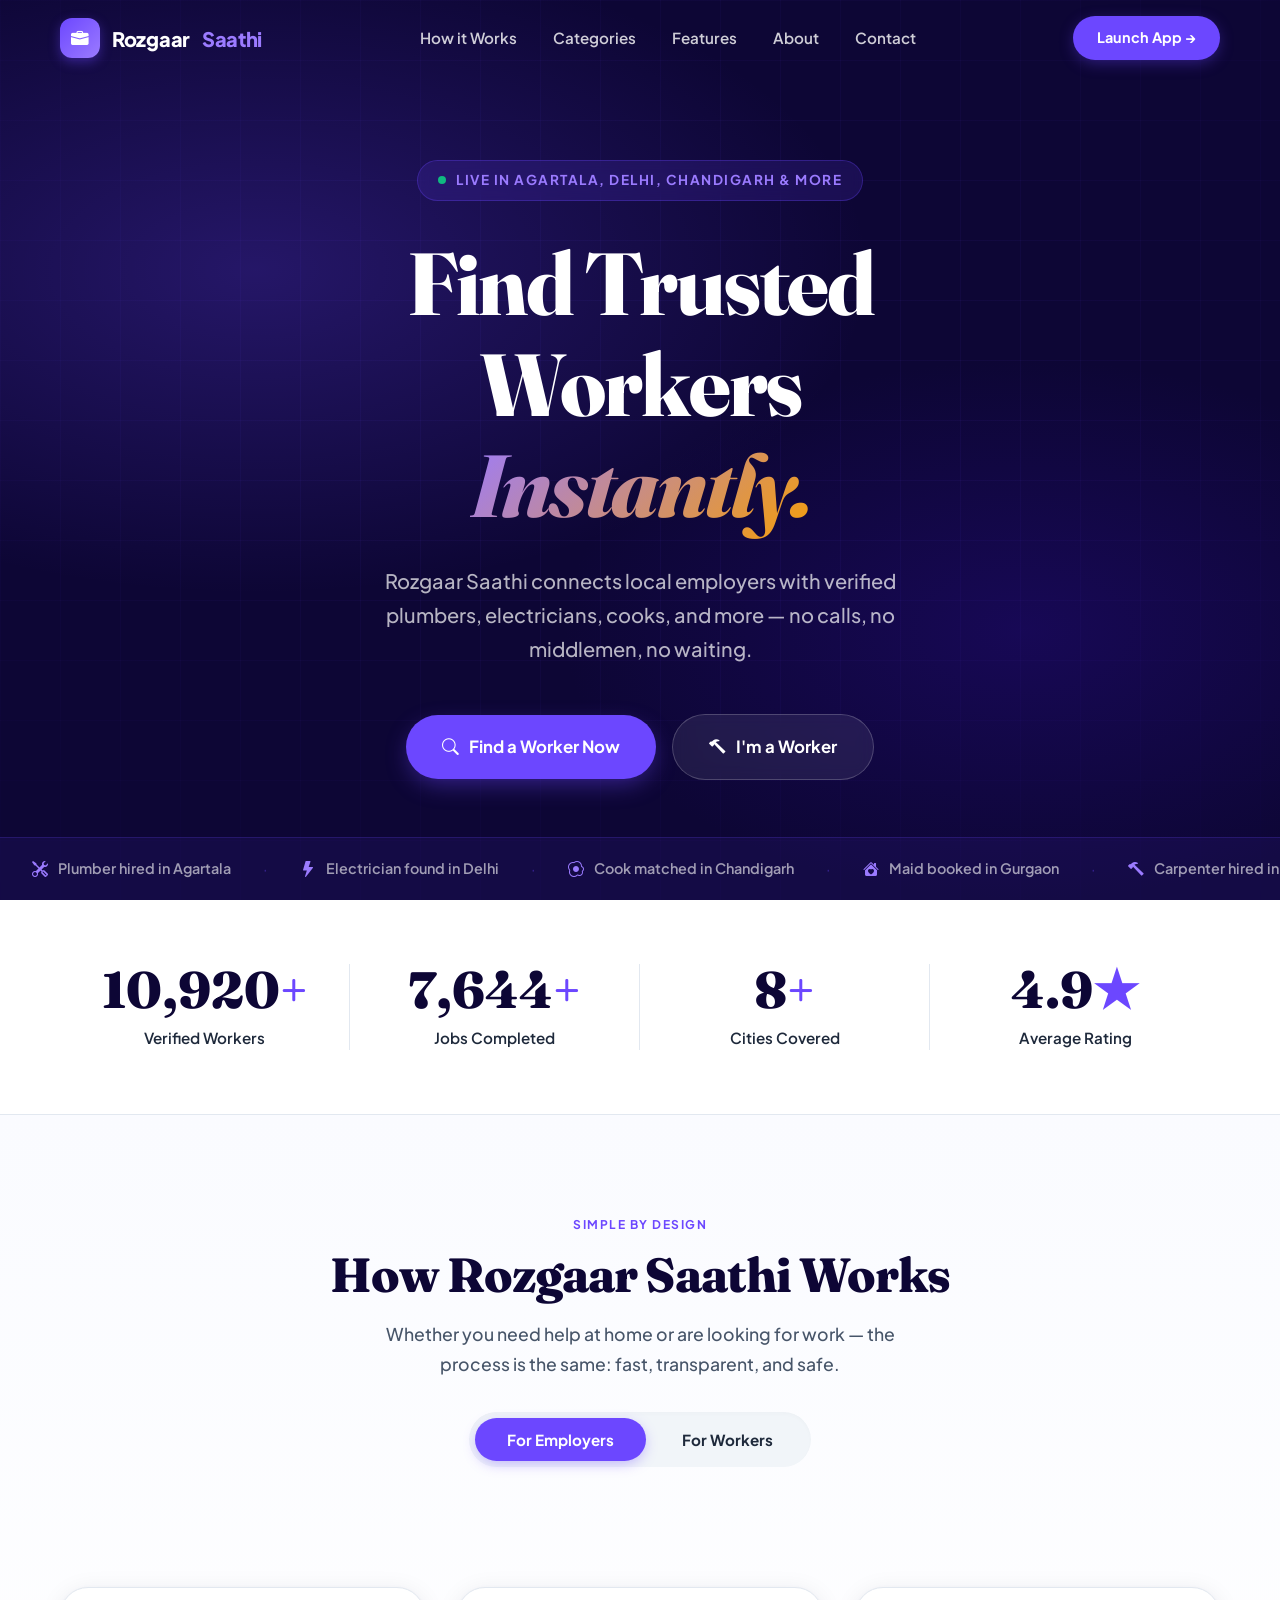
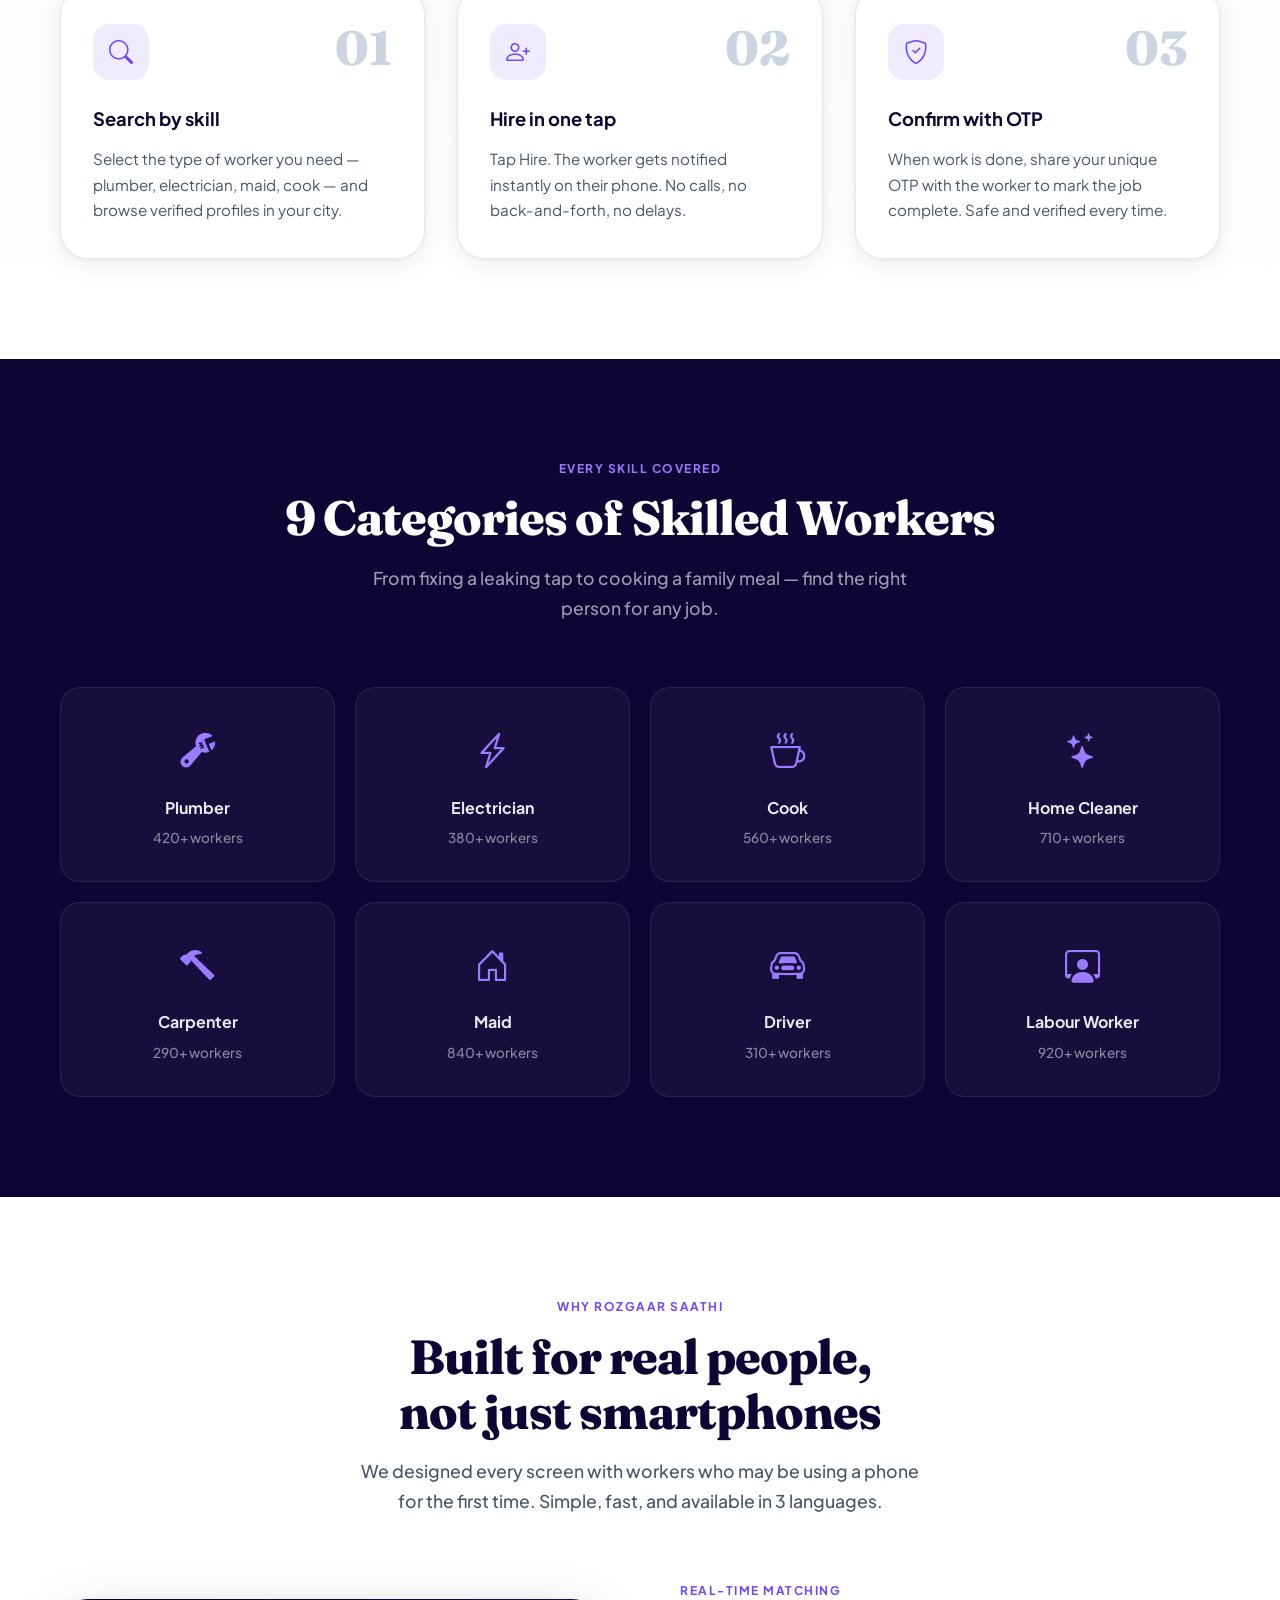
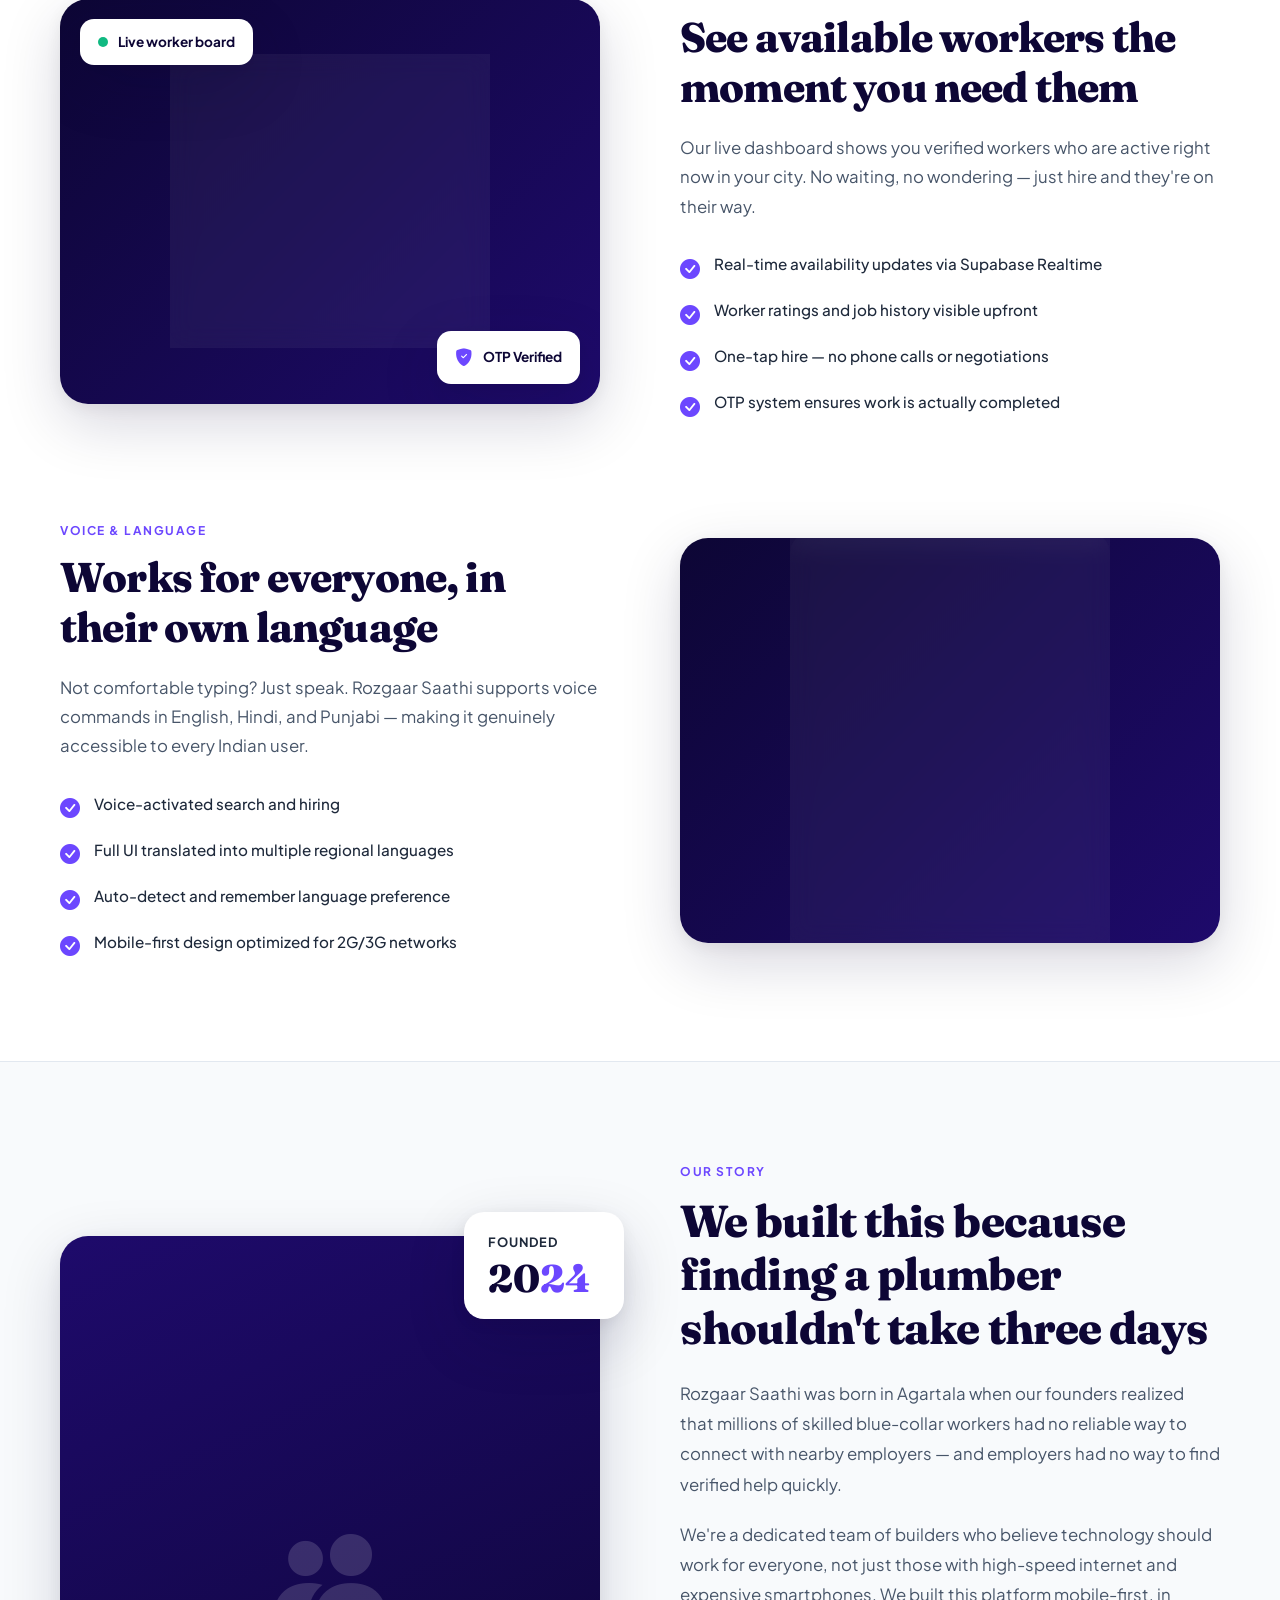
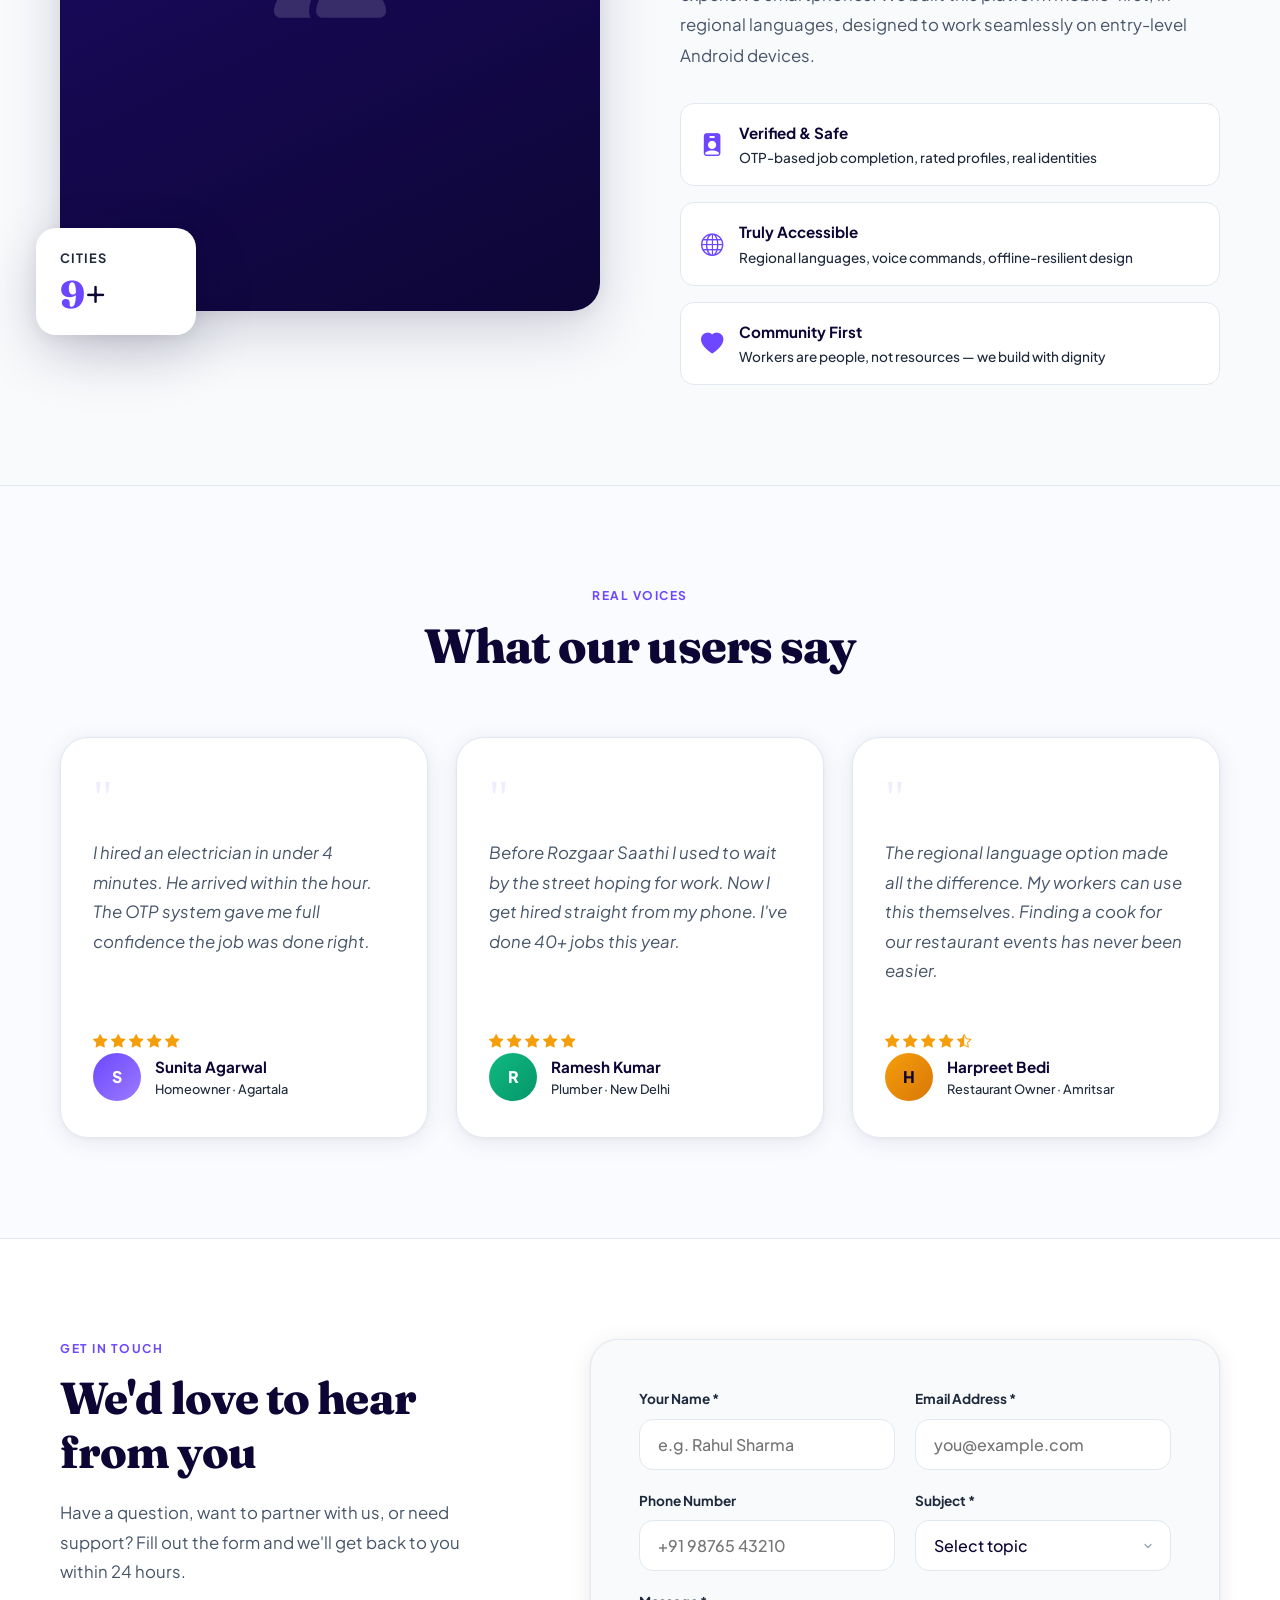
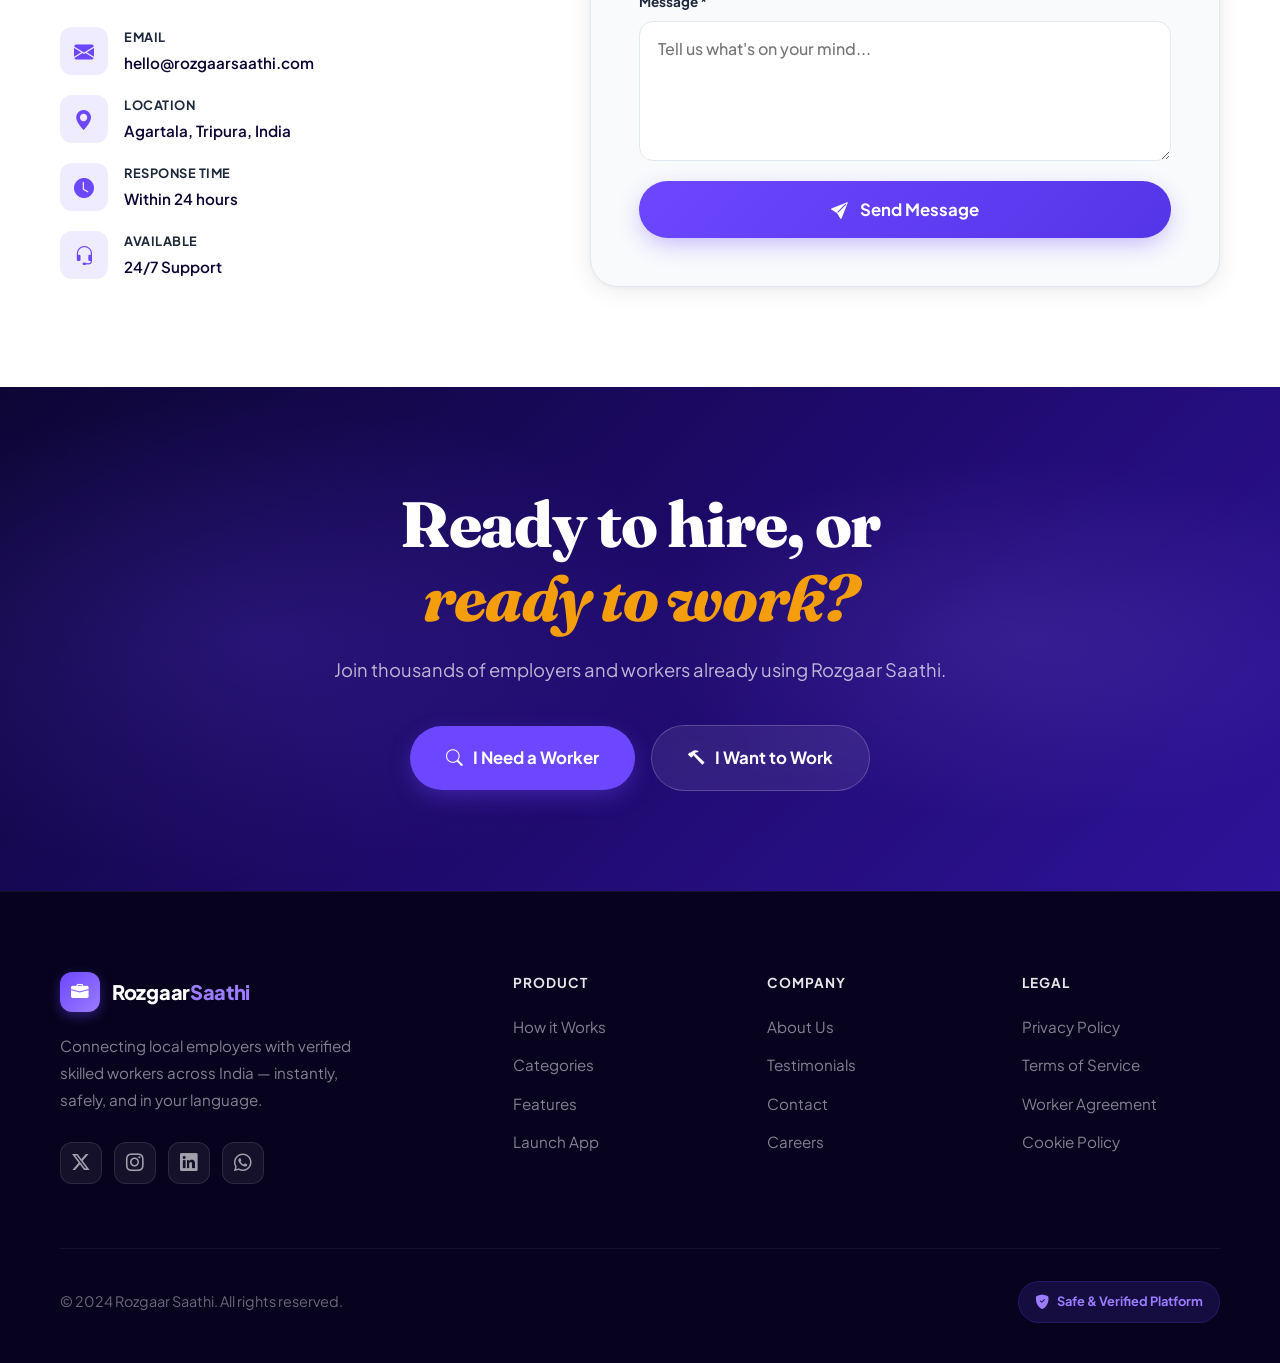
==== commit a5f9edd4: "Update index.html" ====
--- a/index.html
+++ b/index.html
@@ -1,1144 +1,1744 @@
 <!DOCTYPE html>
 <html lang="en">
 <head>
-    <meta charset="UTF-8">
-    <meta name="viewport" content="width=device-width, initial-scale=1.0, maximum-scale=1.0, user-scalable=no">
-    <title>Rozgaar Saathi | Find Work & Workers</title>
+  <meta charset="UTF-8" />
+  <meta name="viewport" content="width=device-width, initial-scale=1.0" />
+  <meta name="theme-color" content="#0D0635" />
+
+  <!-- SEO -->
+  <title>Rozgaar Saathi — Find Trusted Local Workers Instantly</title>
+  <meta name="description" content="Rozgaar Saathi connects employers with verified local workers — plumbers, electricians, cooks, maids and more — instantly, transparently, and without middlemen." />
+  <meta name="keywords" content="rozgaar, hire workers, local jobs, plumber, electrician, cook, maid, India, gig work, blue collar" />
+  <meta name="robots" content="index, follow" />
+  <meta name="author" content="Rozgaar Saathi" />
+  <link rel="canonical" href="https://rozgaarsaathi.com/" />
+
+  <!-- OG -->
+  <meta property="og:title" content="Rozgaar Saathi — Find Trusted Local Workers Instantly" />
+  <meta property="og:description" content="Connect with verified local workers in seconds. No middleman, no fees." />
+  <meta property="og:type" content="website" />
+  <meta property="og:url" content="https://rozgaarsaathi.com/" />
+  <meta property="og:image" content="https://rozgaarsaathi.com/og-image.png" />
+  <meta name="twitter:card" content="summary_large_image" />
+
+  <!-- Fonts: Fraunces (display) + Plus Jakarta Sans (body) -->
+  <link rel="preconnect" href="https://fonts.googleapis.com" />
+  <link rel="preconnect" href="https://fonts.gstatic.com" crossorigin />
+  <link href="https://fonts.googleapis.com/css2?family=Fraunces:ital,opsz,wght@0,9..144,300;0,9..144,700;0,9..144,800;1,9..144,700&family=Plus+Jakarta+Sans:wght@400;500;600;700;800&display=swap" rel="stylesheet" />
+
+  <!-- Bootstrap Icons -->
+  <link rel="stylesheet" href="https://cdn.jsdelivr.net/npm/bootstrap-icons@1.11.3/font/bootstrap-icons.min.css" />
+
+  <style>
+    /* ══════════════════════════════════════
+       TOKENS & VARIABLES
+    ══════════════════════════════════════ */
+    :root {
+      --ink:        #0D0635;
+      --ink-mid:    #1E0A6B;
+      --violet:     #6C47FF;
+      --violet-lt:  #9B7BFF;
+      --violet-10:  rgba(108,71,255,0.1);
+      --violet-20:  rgba(108,71,255,0.2);
+      --amber:      #F59E0B;
+      --amber-10:   rgba(245,158,11,0.12);
+      --green:      #10B981;
+      --cream:      #FAFBFF;
+      --white:      #FFFFFF;
+      --slate-50:   #F8FAFC;
+      --slate-100:  #F1F5F9;
+      --slate-200:  #E2E8F0;
+      --slate-300:  #CBD5E1;
+      --slate-400:  #94A3B8;
+      --slate-600:  #475569;
+      --slate-800:  #1E293B;
+      --r-sm:  8px;
+      --r:     14px;
+      --r-lg:  20px;
+      --r-xl:  28px;
+      --ease:  cubic-bezier(0.22, 1, 0.36, 1);
+      --shadow: 0 4px 24px rgba(13,6,53,0.08), 0 1px 4px rgba(0,0,0,0.04);
+      --shadow-lg: 0 20px 60px rgba(13,6,53,0.16), 0 4px 16px rgba(0,0,0,0.06);
+    }
+
+    /* ══════════════════════════════════════
+       RESET & BASE
+    ══════════════════════════════════════ */
+    *, *::before, *::after { box-sizing: border-box; margin: 0; padding: 0; -webkit-tap-highlight-color: transparent; }
+    html { scroll-behavior: smooth; font-size: 16px; scroll-padding-top: 80px; }
+    body { font-family: 'Plus Jakarta Sans', system-ui, sans-serif; background: var(--cream); color: var(--slate-800); line-height: 1.65; overflow-x: hidden; }
+    img { display: block; max-width: 100%; height: auto; }
+    a { text-decoration: none; color: inherit; }
+    button { font-family: inherit; cursor: pointer; border: none; }
+    ul { list-style: none; }
+
+    /* ══════════════════════════════════════
+       TYPOGRAPHY
+    ══════════════════════════════════════ */
+    .display {
+      font-family: 'Fraunces', Georgia, serif;
+      font-optical-sizing: auto;
+      line-height: 1.15;
+      letter-spacing: -0.02em;
+    }
+    .eyebrow {
+      font-size: 0.75rem;
+      font-weight: 700;
+      letter-spacing: 1.5px;
+      text-transform: uppercase;
+      color: var(--violet);
+      display: block;
+      margin-bottom: 12px;
+    }
+
+    /* ══════════════════════════════════════
+       LAYOUT
+    ══════════════════════════════════════ */
+    .container { width: min(1160px, 100% - 40px); margin-inline: auto; }
+    .section-pad { padding-block: 100px; }
+    .section-pad-sm { padding-block: 72px; }
+
+    /* ══════════════════════════════════════
+       SCROLL REVEAL
+    ══════════════════════════════════════ */
+    .reveal {
+      opacity: 0;
+      transform: translateY(28px);
+      transition: opacity 0.65s var(--ease), transform 0.65s var(--ease);
+    }
+    .reveal.in { opacity: 1; transform: translateY(0); }
+    .reveal-delay-1 { transition-delay: 0.1s; }
+    .reveal-delay-2 { transition-delay: 0.2s; }
+    .reveal-delay-3 { transition-delay: 0.3s; }
+    .reveal-delay-4 { transition-delay: 0.4s; }
+
+    /* ══════════════════════════════════════
+       BUTTONS
+    ══════════════════════════════════════ */
+    .btn {
+      display: inline-flex;
+      align-items: center;
+      justify-content: center;
+      gap: 10px;
+      font-weight: 700;
+      font-size: 0.95rem;
+      padding: 16px 30px;
+      border-radius: 50px;
+      transition: all 0.25s var(--ease);
+      white-space: nowrap;
+      position: relative;
+      overflow: hidden;
+    }
+    .btn-primary {
+      background: var(--violet);
+      color: white;
+      box-shadow: 0 8px 24px -4px rgba(108,71,255,0.45);
+    }
+    .btn-primary:hover { background: #5535e8; transform: translateY(-2px); box-shadow: 0 14px 32px -4px rgba(108,71,255,0.55); }
+    .btn-primary:active { transform: scale(0.98); }
+
+    .btn-ghost-light {
+      background: rgba(255,255,255,0.08);
+      color: white;
+      border: 1.5px solid rgba(255,255,255,0.2);
+      backdrop-filter: blur(8px);
+    }
+    .btn-ghost-light:hover { background: rgba(255,255,255,0.15); border-color: rgba(255,255,255,0.35); transform: translateY(-2px); }
+
+    .btn-outline {
+      background: transparent;
+      color: var(--violet);
+      border: 2px solid var(--violet);
+    }
+    .btn-outline:hover { background: var(--violet-10); transform: translateY(-2px); }
+
+    .btn-lg { padding: 18px 36px; font-size: 1.05rem; }
+
+    /* ══════════════════════════════════════
+       NAVBAR
+    ══════════════════════════════════════ */
+    #navbar {
+      position: fixed;
+      top: 0; left: 0; right: 0;
+      z-index: 900;
+      height: 76px;
+      transition: background 0.35s var(--ease), box-shadow 0.35s var(--ease), backdrop-filter 0.35s;
+    }
+    #navbar.scrolled {
+      background: rgba(255,255,255,0.95);
+      backdrop-filter: blur(20px) saturate(180%);
+      -webkit-backdrop-filter: blur(20px) saturate(180%);
+      box-shadow: 0 1px 0 rgba(0,0,0,0.06), 0 4px 24px rgba(0,0,0,0.04);
+    }
+    .nav-inner {
+      height: 100%;
+      display: flex;
+      align-items: center;
+      justify-content: space-between;
+    }
+    .nav-brand {
+      display: flex;
+      align-items: center;
+      gap: 12px;
+      font-weight: 800;
+      font-size: 1.25rem;
+      color: white;
+      letter-spacing: -0.3px;
+      transition: color 0.3s;
+    }
+    #navbar.scrolled .nav-brand { color: var(--ink); }
+    .nav-brand-icon {
+      width: 40px; height: 40px;
+      border-radius: 12px;
+      background: linear-gradient(135deg, var(--violet), #9B7BFF);
+      display: flex; align-items: center; justify-content: center;
+      color: white; font-size: 1.1rem;
+      box-shadow: 0 4px 12px rgba(108,71,255,0.4);
+      flex-shrink: 0;
+    }
+    .nav-brand em { color: var(--violet-lt); font-style: normal; }
+    #navbar.scrolled .nav-brand em { color: var(--violet); }
+
+    .nav-links {
+      display: flex;
+      align-items: center;
+      gap: 36px;
+    }
+    .nav-links a {
+      font-size: 0.95rem;
+      font-weight: 600;
+      color: rgba(255,255,255,0.8);
+      transition: color 0.2s;
+    }
+    .nav-links a:hover { color: white; }
+    #navbar.scrolled .nav-links a { color: var(--slate-600); }
+    #navbar.scrolled .nav-links a:hover { color: var(--ink); }
+
+    .nav-cta { display: flex; align-items: center; gap: 10px; }
+
+    .nav-launch-btn {
+      background: var(--violet);
+      color: white;
+      padding: 10px 24px;
+      border-radius: 50px;
+      font-size: 0.9rem;
+      font-weight: 700;
+      transition: all 0.2s var(--ease);
+      box-shadow: 0 4px 16px -2px rgba(108,71,255,0.4);
+    }
+    .nav-launch-btn:hover { background: #5535e8; transform: translateY(-1px); box-shadow: 0 6px 20px -2px rgba(108,71,255,0.5); }
+
+    .hamburger {
+      display: none;
+      flex-direction: column;
+      gap: 6px;
+      cursor: pointer;
+      padding: 4px;
+      background: none; border: none;
+    }
+    .hamburger span {
+      display: block;
+      width: 24px; height: 2px;
+      background: white;
+      border-radius: 2px;
+      transition: all 0.3s var(--ease);
+    }
+    #navbar.scrolled .hamburger span { background: var(--ink); }
+
+    /* Mobile nav */
+    .mobile-nav {
+      position: fixed;
+      top: 76px; left: 0; right: 0;
+      background: white;
+      border-top: 1px solid var(--slate-200);
+      padding: 24px;
+      box-shadow: 0 20px 40px rgba(0,0,0,0.1);
+      z-index: 899;
+      display: flex;
+      flex-direction: column;
+      gap: 8px;
+      opacity: 0;
+      pointer-events: none;
+      transform: translateY(-10px);
+      transition: all 0.3s var(--ease);
+    }
+    .mobile-nav.open { opacity: 1; pointer-events: auto; transform: translateY(0); }
+    .mobile-nav a {
+      padding: 14px 18px;
+      font-size: 1.05rem;
+      font-weight: 600;
+      color: var(--slate-600);
+      border-radius: var(--r);
+      transition: all 0.2s;
+    }
+    .mobile-nav a:hover { background: var(--violet-10); color: var(--violet); }
+    .mobile-nav .m-cta { background: var(--violet); color: white; text-align: center; margin-top: 12px; border-radius: 50px; }
+    .mobile-nav .m-cta:hover { background: #5535e8; color: white; }
+
+    /* ══════════════════════════════════════
+       HERO
+    ══════════════════════════════════════ */
+    #hero {
+      min-height: 100dvh;
+      background: var(--ink);
+      position: relative;
+      display: flex;
+      flex-direction: column;
+      align-items: center;
+      justify-content: center;
+      overflow: hidden;
+      padding-block: 140px 100px;
+    }
+
+    /* Background mesh gradient */
+    .hero-mesh {
+      position: absolute;
+      inset: 0;
+      background:
+        radial-gradient(ellipse 80% 60% at 20% 30%, rgba(108,71,255,0.25) 0%, transparent 60%),
+        radial-gradient(ellipse 60% 50% at 80% 70%, rgba(30,10,107,0.6) 0%, transparent 60%),
+        radial-gradient(ellipse 100% 80% at 50% 100%, rgba(13,6,53,0.9) 0%, transparent 70%);
+      pointer-events: none;
+    }
+
+    /* Subtle grid overlay */
+    .hero-grid {
+      position: absolute;
+      inset: 0;
+      background-image:
+        linear-gradient(rgba(108,71,255,0.06) 1px, transparent 1px),
+        linear-gradient(90deg, rgba(108,71,255,0.06) 1px, transparent 1px);
+      background-size: 60px 60px;
+      pointer-events: none;
+      mask-image: radial-gradient(ellipse 90% 80% at 50% 40%, black 30%, transparent 100%);
+      -webkit-mask-image: radial-gradient(ellipse 90% 80% at 50% 40%, black 30%, transparent 100%);
+    }
+
+    .hero-content {
+      position: relative;
+      z-index: 2;
+      text-align: center;
+      max-width: 800px;
+      padding-inline: 20px;
+    }
+
+    .hero-eyebrow {
+      display: inline-flex;
+      align-items: center;
+      gap: 10px;
+      background: rgba(108,71,255,0.15);
+      border: 1px solid rgba(108,71,255,0.3);
+      color: var(--violet-lt);
+      padding: 8px 20px;
+      border-radius: 50px;
+      font-size: 0.85rem;
+      font-weight: 700;
+      letter-spacing: 1.5px;
+      text-transform: uppercase;
+      margin-bottom: 32px;
+      backdrop-filter: blur(8px);
+      -webkit-backdrop-filter: blur(8px);
+    }
+    .hero-eyebrow .dot { width: 8px; height: 8px; border-radius: 50%; background: var(--green); animation: blink 2s ease-in-out infinite; }
+    @keyframes blink { 0%,100% { opacity:1; } 50% { opacity:0.4; } }
+
+    .hero-title {
+      font-size: clamp(3rem, 7vw, 5.5rem);
+      font-weight: 800;
+      color: white;
+      margin-bottom: 28px;
+    }
+    .hero-title .accent {
+      color: transparent;
+      background: linear-gradient(135deg, var(--violet-lt), var(--amber));
+      -webkit-background-clip: text;
+      background-clip: text;
+      font-style: italic;
+    }
+
+    .hero-sub {
+      font-size: clamp(1.05rem, 2.5vw, 1.25rem);
+      color: rgba(255,255,255,0.7);
+      max-width: 580px;
+      margin: 0 auto 48px;
+      font-weight: 500;
+      line-height: 1.7;
+    }
+
+    .hero-ctas {
+      display: flex;
+      align-items: center;
+      justify-content: center;
+      gap: 16px;
+      flex-wrap: wrap;
+    }
+
+    /* Live ticker */
+    .hero-ticker {
+      position: absolute;
+      bottom: 0;
+      left: 0; right: 0;
+      z-index: 2;
+      padding: 18px 0;
+      background: rgba(108,71,255,0.08);
+      border-top: 1px solid rgba(108,71,255,0.2);
+      overflow: hidden;
+    }
+    .ticker-inner {
+      display: flex;
+      gap: 0;
+      animation: ticker 35s linear infinite;
+      white-space: nowrap;
+    }
+    .ticker-inner:hover { animation-play-state: paused; }
+    @keyframes ticker { from { transform: translateX(0); } to { transform: translateX(-50%); } }
+    .ticker-item {
+      display: inline-flex;
+      align-items: center;
+      gap: 10px;
+      padding: 0 32px;
+      font-size: 0.9rem;
+      font-weight: 600;
+      color: rgba(255,255,255,0.6);
+    }
+    .ticker-item i { color: var(--violet-lt); font-size: 1rem; }
+    .ticker-sep { color: rgba(108,71,255,0.4); font-size: 1rem; }
+
+    /* ══════════════════════════════════════
+       STATS STRIP
+    ══════════════════════════════════════ */
+    #stats {
+      background: white;
+      border-bottom: 1px solid var(--slate-200);
+      padding-block: 64px;
+    }
+    .stats-grid {
+      display: grid;
+      grid-template-columns: repeat(4, 1fr);
+      gap: 0;
+    }
+    .stat-item {
+      text-align: center;
+      padding: 0 24px;
+      border-right: 1px solid var(--slate-200);
+    }
+    .stat-item:last-child { border-right: none; }
+    .stat-number {
+      font-family: 'Fraunces', serif;
+      font-size: 3.2rem;
+      font-weight: 800;
+      color: var(--ink);
+      line-height: 1;
+      margin-bottom: 10px;
+    }
+    .stat-number span { color: var(--violet); }
+    .stat-label { font-size: 0.95rem; color: var(--slate-500); font-weight: 600; }
+
+    /* ══════════════════════════════════════
+       HOW IT WORKS
+    ══════════════════════════════════════ */
+    #how {
+      background: linear-gradient(to bottom, var(--cream), white);
+    }
+    .section-header { text-align: center; margin-bottom: 64px; }
+    .section-title {
+      font-size: clamp(2.2rem, 4vw, 3rem);
+      font-weight: 800;
+      color: var(--ink);
+      margin-bottom: 18px;
+      letter-spacing: -0.02em;
+    }
+    .section-desc { color: var(--slate-600); font-size: 1.1rem; max-width: 580px; margin-inline: auto; font-weight: 500; line-height: 1.7; }
+
+    .how-toggle {
+      display: inline-flex;
+      background: var(--slate-100);
+      border-radius: 50px;
+      padding: 6px;
+      gap: 4px;
+      margin: 0 auto 56px;
+      box-shadow: inset 0 2px 4px rgba(0,0,0,0.02);
+    }
+    .how-toggle-btn {
+      padding: 12px 32px;
+      border-radius: 50px;
+      font-weight: 700;
+      font-size: 0.95rem;
+      color: var(--slate-500);
+      background: transparent;
+      transition: all 0.25s var(--ease);
+    }
+    .how-toggle-btn.active { background: var(--violet); color: white; box-shadow: 0 4px 14px -2px rgba(108,71,255,0.4); }
+
+    .how-steps-wrap { position: relative; }
+    .how-steps { display: none; }
+    .how-steps.active { display: grid; grid-template-columns: repeat(3,1fr); gap: 32px; }
+
+    .step-card {
+      background: white;
+      border: 1.5px solid var(--slate-200);
+      border-radius: var(--r-xl);
+      padding: 36px 32px;
+      position: relative;
+      transition: all 0.3s var(--ease);
+      box-shadow: var(--shadow);
+      display: flex;
+      flex-direction: column;
+    }
+    .step-card:hover { transform: translateY(-6px); box-shadow: var(--shadow-lg); border-color: rgba(108,71,255,0.25); }
     
-    <!-- Google Fonts -->
-    <link rel="preconnect" href="https://fonts.googleapis.com">
-    <link rel="preconnect" href="https://fonts.gstatic.com" crossorigin>
-    <link href="https://fonts.googleapis.com/css2?family=Manrope:wght@400;500;600;700;800&display=swap" rel="stylesheet">
+    .step-header {
+      display: flex;
+      justify-content: space-between;
+      align-items: flex-start;
+      margin-bottom: 24px;
+    }
+    .step-num {
+      font-family: 'Fraunces', serif;
+      font-size: 3rem;
+      font-weight: 800;
+      color: var(--slate-300);
+      line-height: 1;
+      user-select: none;
+    }
+    .step-icon {
+      width: 56px; height: 56px;
+      border-radius: 16px;
+      background: var(--violet-10);
+      display: flex; align-items: center; justify-content: center;
+      font-size: 1.5rem;
+      color: var(--violet);
+      transition: all 0.3s var(--ease);
+    }
+    .step-card:hover .step-icon { background: var(--violet); color: white; transform: rotate(-5deg) scale(1.05); }
+    .step-card h3 { font-size: 1.15rem; font-weight: 700; color: var(--ink); margin-bottom: 12px; }
+    .step-card p { font-size: 0.95rem; color: var(--slate-600); line-height: 1.65; flex-grow: 1; }
+
+    /* ══════════════════════════════════════
+       CATEGORIES
+    ══════════════════════════════════════ */
+    #categories { background: var(--ink); }
+    #categories .eyebrow { color: var(--violet-lt); }
+    #categories .section-title { color: white; }
+    #categories .section-desc { color: rgba(255,255,255,0.6); }
+
+    .cat-grid {
+      display: grid;
+      grid-template-columns: repeat(4, 1fr);
+      gap: 20px;
+      margin-top: 56px;
+    }
+    .cat-card {
+      background: rgba(255,255,255,0.04);
+      border: 1px solid rgba(255,255,255,0.08);
+      border-radius: var(--r-lg);
+      padding: 32px 24px;
+      text-align: center;
+      cursor: default;
+      transition: all 0.3s var(--ease);
+      position: relative;
+      overflow: hidden;
+    }
+    .cat-card::before {
+      content: '';
+      position: absolute; inset: 0;
+      background: linear-gradient(135deg, var(--violet-20), transparent);
+      opacity: 0;
+      transition: opacity 0.3s;
+    }
+    .cat-card:hover { border-color: rgba(108,71,255,0.4); transform: translateY(-4px); }
+    .cat-card:hover::before { opacity: 1; }
+    .cat-icon {
+      font-size: 2.2rem;
+      margin-bottom: 16px;
+      display: block;
+      transition: transform 0.3s var(--ease);
+      color: var(--violet-lt);
+    }
+    .cat-card:hover .cat-icon { transform: scale(1.15) rotate(-5deg); color: var(--amber); }
+    .cat-name { font-size: 1rem; font-weight: 700; color: rgba(255,255,255,0.9); }
+    .cat-count { font-size: 0.85rem; color: rgba(255,255,255,0.5); margin-top: 6px; font-weight: 500; }
+
+    /* ══════════════════════════════════════
+       FEATURES / WHY US
+    ══════════════════════════════════════ */
+    #features { background: white; }
+
+    .features-grid {
+      display: grid;
+      grid-template-columns: 1fr 1fr;
+      gap: 80px;
+      align-items: center;
+      margin-bottom: 100px;
+    }
+    .features-grid:last-child { margin-bottom: 0; }
     
-    <!-- Remix Icons -->
-    <link href="https://cdn.jsdelivr.net/npm/remixicon@3.5.0/fonts/remixicon.css" rel="stylesheet">
-
-    <!-- SDKs -->
-    <script src="https://checkout.razorpay.com/v1/checkout.js"></script>
-    <script src="https://cdn.jsdelivr.net/npm/@supabase/supabase-js@2"></script>
-
-    <style>
-        /* --- CSS VARIABLES & RESET --- */
-        :root {
-            --primary: #4E3BF7;      
-            --primary-dark: #3a2bc2;
-            --bg: #F3F4F6;           
-            --surface: #ffffff;
-            --text-main: #1F2937;
-            --text-muted: #6B7280;
-            --border: #E5E7EB;
-            --success: #10B981;
-            --danger: #EF4444;
-            --radius: 16px;
-            --ease-spring: cubic-bezier(0.25, 0.8, 0.25, 1);
-        }
-
-        * { box-sizing: border-box; -webkit-tap-highlight-color: transparent; }
-        
-        body {
-            font-family: 'Manrope', sans-serif;
-            margin: 0;
-            padding: 0;
-            background-color: var(--bg);
-            color: var(--text-main);
-            line-height: 1.6;
-            overscroll-behavior-y: none;
-        }
-
-        /* --- HEADER --- */
-        header {
-            background: rgba(255, 255, 255, 0.9);
-            backdrop-filter: blur(10px);
-            padding: 1rem 5%;
-            display: flex;
-            justify-content: space-between;
-            align-items: center;
-            position: sticky;
-            top: 0;
-            z-index: 100;
-            border-bottom: 1px solid rgba(0,0,0,0.05);
-            height: 70px;
-            transition: all 0.3s var(--ease-spring);
-        }
-
-        .brand {
-            font-size: 1.4rem;
-            font-weight: 800;
-            color: var(--text-main);
-            display: flex;
-            align-items: center;
-            gap: 8px;
-            letter-spacing: -0.5px;
-        }
-        .brand span { color: var(--primary); }
-
-        #logoutBtn {
-            background: transparent;
-            color: var(--text-muted);
-            border: 1px solid var(--border);
-            padding: 8px 16px;
-            border-radius: 50px;
-            font-weight: 600;
-            font-size: 0.85rem;
-            display: flex;
-            align-items: center;
-            gap: 5px;
-            cursor: pointer;
-            transition: all 0.2s var(--ease-spring);
-        }
-        #logoutBtn:hover { background: #f3f4f6; color: var(--text-main); transform: translateY(-1px); }
-
-        /* --- MAIN CONTAINER --- */
-        main {
-            max-width: 600px;
-            margin: 0 auto;
-            padding: 2rem 1.5rem;
-            min-height: calc(100vh - 70px);
-            padding-bottom: 120px;
-        }
-
-        /* --- ANIMATIONS --- */
-        .view { 
-            animation: slideFadeIn 0.6s var(--ease-spring) forwards;
-            will-change: transform, opacity;
-        }
-        
-        @keyframes slideFadeIn {
-            from { opacity: 0; transform: translateY(15px) scale(0.98); }
-            to { opacity: 1; transform: translateY(0) scale(1); }
-        }
-
-        .hidden { display: none !important; }
-
-        h2 { font-size: 1.75rem; font-weight: 800; margin: 0 0 0.5rem 0; letter-spacing: -0.5px; color: #111827; }
-        h2 + p { color: var(--text-muted); margin-top: 0; margin-bottom: 2rem; font-size: 1.05rem; }
-
-        /* --- FORMS & INPUTS --- */
-        .form-group { margin-bottom: 1.2rem; position: relative; }
-        
-        input, select {
-            width: 100%;
-            padding: 18px 16px;
-            background: var(--surface);
-            border: 1px solid var(--border);
-            border-radius: 14px;
-            font-size: 1rem;
-            font-family: inherit;
-            color: var(--text-main);
-            transition: all 0.2s var(--ease-spring);
-            -webkit-appearance: none;
-            box-shadow: 0 2px 5px rgba(0,0,0,0.02);
-        }
-
-        input:focus, select:focus {
-            outline: none;
-            border-color: var(--primary);
-            box-shadow: 0 0 0 4px rgba(78, 59, 247, 0.1);
-            transform: translateY(-1px);
-        }
-
-        /* --- SKELETON LOADING --- */
-        .skeleton-wrapper {
-            display: flex;
-            flex-direction: column;
-            gap: 1rem;
-        }
-        .skeleton-card {
-            background: white;
-            border: 1px solid var(--border);
-            border-radius: var(--radius);
-            padding: 1.2rem;
-            display: flex;
-            align-items: center;
-            gap: 1rem;
-        }
-        .skeleton {
-            background: #e0e0e0;
-            background: linear-gradient(90deg, #f0f0f0 25%, #e0e0e0 50%, #f0f0f0 75%);
-            background-size: 200% 100%;
-            animation: shimmer 1.5s infinite;
-            border-radius: 6px;
-        }
-        .sk-circle { width: 60px; height: 60px; border-radius: 50%; flex-shrink: 0; }
-        .sk-line { height: 16px; width: 100%; margin-bottom: 8px; }
-        .sk-line.short { width: 60%; }
-        .sk-btn { width: 80px; height: 40px; margin-left: auto; border-radius: 8px; }
-
-        @keyframes shimmer { 
-            0% { background-position: 200% 0; } 
-            100% { background-position: -200% 0; } 
-        }
-
-        /* --- BUTTONS --- */
-        button.primary-btn {
-            background: var(--primary);
-            color: white;
-            border: none;
-            padding: 18px;
-            border-radius: 14px;
-            font-size: 1rem;
-            font-weight: 700;
-            cursor: pointer;
-            width: 100%;
-            transition: all 0.3s var(--ease-spring);
-            display: flex;
-            justify-content: center;
-            align-items: center;
-            gap: 10px;
-            box-shadow: 0 10px 20px -5px rgba(78, 59, 247, 0.3);
-        }
-        button.primary-btn:hover { background: var(--primary-dark); transform: translateY(-2px); box-shadow: 0 15px 25px -5px rgba(78, 59, 247, 0.4); }
-        button.primary-btn:active { transform: scale(0.98); }
-
-        .spinner-icon { animation: spin 0.8s linear infinite; font-size: 1.3rem; }
-        @keyframes spin { to { transform: rotate(360deg); } }
-
-        /* --- MIC BUTTON --- */
-        .mic-btn {
-            position: fixed;
-            bottom: 30px;
-            right: 30px;
-            width: 64px;
-            height: 64px;
-            border-radius: 50%;
-            background: var(--primary);
-            color: white;
-            border: none;
-            box-shadow: 0 8px 30px rgba(78, 59, 247, 0.4);
-            font-size: 1.6rem;
-            cursor: pointer;
-            display: flex;
-            align-items: center;
-            justify-content: center;
-            z-index: 1000;
-            transition: all 0.3s var(--ease-spring);
-        }
-        .mic-btn:hover { transform: scale(1.05) rotate(5deg); }
-        .mic-listening { background: var(--danger); animation: pulse 1.5s infinite; box-shadow: 0 8px 30px rgba(239, 68, 68, 0.4); }
-        @keyframes pulse { 0% { transform: scale(1); } 50% { transform: scale(1.1); } 100% { transform: scale(1); } }
-
-        /* --- CARDS --- */
-        .card-container { display: grid; gap: 1rem; margin-top: 1.5rem; }
-        .role-card {
-            background: var(--surface);
-            border: 1px solid var(--border);
-            border-radius: var(--radius);
-            padding: 1.8rem;
-            text-align: center;
-            cursor: pointer;
-            transition: all 0.3s var(--ease-spring);
-            box-shadow: 0 4px 6px -1px rgba(0,0,0,0.02);
-        }
-        .role-card:hover { 
-            border-color: var(--primary); 
-            background: #F5F3FF; 
-            transform: translateY(-4px); 
-            box-shadow: 0 20px 25px -5px rgba(0,0,0,0.05); 
-        }
-        .role-card i { font-size: 2.8rem; color: #9CA3AF; margin-bottom: 15px; display: block; transition: 0.3s; }
-        .role-card:hover i { color: var(--primary); transform: scale(1.1); }
-        
-        .worker-card {
-            background: var(--surface);
-            border: 1px solid var(--border);
-            padding: 1.2rem;
-            border-radius: var(--radius);
-            margin-bottom: 1rem;
-            display: flex;
-            align-items: center;
-            gap: 1rem;
-            transition: all 0.3s var(--ease-spring);
-            animation: fadeInItem 0.5s var(--ease-spring) backwards;
-        }
-        .worker-card:nth-child(1) { animation-delay: 0.1s; }
-        .worker-card:nth-child(2) { animation-delay: 0.2s; }
-        .worker-card:nth-child(3) { animation-delay: 0.3s; }
-
-        @keyframes fadeInItem {
-            from { opacity: 0; transform: translateY(10px); }
-            to { opacity: 1; transform: translateY(0); }
-        }
-
-        .worker-card img {
-            width: 60px;
-            height: 60px;
-            border-radius: 50%;
-            object-fit: cover;
-            background: #f3f4f6;
-            box-shadow: 0 4px 6px rgba(0,0,0,0.05);
-        }
-
-        .active-job-profile {
-            background: #F0FDFA; 
-            border: 1px solid var(--success);
-            align-items: flex-start;
-        }
-        
-        /* --- TOAST --- */
-        #toast-container {
-            position: fixed;
-            bottom: 110px;
-            left: 50%;
-            transform: translateX(-50%);
-            z-index: 9999;
-            width: 90%;
-            max-width: 400px;
-            pointer-events: none;
-        }
-        .toast {
-            background: rgba(30, 30, 30, 0.9);
-            backdrop-filter: blur(8px);
-            color: white;
-            padding: 14px 20px;
-            border-radius: 50px;
-            margin-top: 10px;
-            box-shadow: 0 10px 30px rgba(0,0,0,0.2);
-            display: flex;
-            align-items: center;
-            justify-content: center;
-            gap: 10px;
-            animation: slideUp 0.4s var(--ease-spring) forwards;
-            font-size: 0.9rem;
-            font-weight: 600;
-        }
-        .toast.success { background: #064E3B; color: #D1FAE5; }
-        .toast.error { background: #7F1D1D; color: #FEE2E2; }
-        @keyframes slideUp { from { opacity:0; transform:translateY(30px) scale(0.9); } to { opacity:1; transform:translateY(0) scale(1); } }
-
-        /* Mobile Adjustments */
-        @media (max-width: 480px) {
-            main { padding: 1.5rem 1rem; }
-            h2 { font-size: 1.6rem; }
-            .worker-card { flex-direction: column; text-align: center; }
-        }
-    </style>
+    .features-grid.flip .features-visual { order: 2; }
+    .features-grid.flip .features-text { order: 1; }
+
+    .features-visual {
+      border-radius: var(--r-xl);
+      overflow: hidden;
+      background: linear-gradient(135deg, var(--ink) 0%, var(--ink-mid) 100%);
+      aspect-ratio: 4/3;
+      display: flex;
+      align-items: center;
+      justify-content: center;
+      position: relative;
+      box-shadow: var(--shadow-lg);
+    }
+    .features-visual-inner {
+      width: 85%;
+      max-width: 320px;
+      background: rgba(255,255,255,0.05);
+      border: 1px solid rgba(255,255,255,0.1);
+      border-radius: var(--r-lg);
+      padding: 24px;
+      backdrop-filter: blur(12px);
+      -webkit-backdrop-filter: blur(12px);
+    }
+    .fv-row {
+      display: flex;
+      align-items: center;
+      gap: 14px;
+      padding: 12px;
+      border-radius: var(--r);
+      background: rgba(255,255,255,0.06);
+      margin-bottom: 10px;
+      animation: fvPulse 3s ease-in-out infinite;
+    }
+    .fv-row:nth-child(2) { animation-delay: 0.5s; }
+    .fv-row:nth-child(3) { animation-delay: 1s; margin-bottom: 0; }
+    @keyframes fvPulse { 0%,100% { opacity:0.8; } 50% { opacity:1; } }
+    .fv-av { width: 40px; height: 40px; border-radius: 50%; background: var(--violet); display: flex; align-items: center; justify-content: center; color: white; font-size: 0.9rem; font-weight: 700; flex-shrink: 0; }
+    .fv-info { flex: 1; }
+    .fv-name { font-size: 0.9rem; font-weight: 700; color: white; }
+    .fv-role { font-size: 0.75rem; color: rgba(255,255,255,0.6); }
+    .fv-badge { background: var(--green); color: white; font-size: 0.7rem; font-weight: 700; padding: 4px 10px; border-radius: 20px; flex-shrink: 0; }
+    .fv-badge.hired { background: var(--amber); color: var(--ink); }
+    .fv-badge.waiting { background: rgba(255,255,255,0.15); color: rgba(255,255,255,0.8); }
+
+    /* Floating badge on visual */
+    .feature-badge {
+      position: absolute;
+      background: white;
+      border-radius: var(--r);
+      padding: 12px 18px;
+      box-shadow: var(--shadow-lg);
+      display: flex;
+      align-items: center;
+      gap: 10px;
+      font-size: 0.85rem;
+      font-weight: 700;
+      color: var(--ink);
+      animation: float 3s ease-in-out infinite;
+    }
+    @keyframes float { 0%,100%{transform:translateY(0)} 50%{transform:translateY(-8px)} }
+    .feature-badge.tl { top: 20px; left: 20px; }
+    .feature-badge.br { bottom: 20px; right: 20px; animation-delay: 1.5s; }
+    .feature-badge i { color: var(--violet); font-size: 1.1rem; }
+    .feature-badge .dot { width: 10px; height: 10px; border-radius: 50%; background: var(--green); }
+
+    .features-text h3 {
+      font-family: 'Fraunces', serif;
+      font-size: clamp(2rem, 3.5vw, 2.6rem);
+      font-weight: 800;
+      color: var(--ink);
+      letter-spacing: -0.02em;
+      margin-bottom: 20px;
+      line-height: 1.2;
+    }
+    .features-text p { color: var(--slate-600); font-size: 1.05rem; line-height: 1.75; margin-bottom: 32px; }
+
+    .feature-list { display: flex; flex-direction: column; gap: 16px; }
+    .feature-list li {
+      display: flex;
+      align-items: flex-start;
+      gap: 14px;
+      font-size: 0.95rem;
+      color: var(--slate-700);
+      font-weight: 500;
+      line-height: 1.5;
+    }
+    .feature-list li i { color: var(--violet); font-size: 1.25rem; flex-shrink: 0; margin-top: 0px; }
+
+    /* ══════════════════════════════════════
+       ABOUT
+    ══════════════════════════════════════ */
+    #about {
+      background: var(--slate-50);
+      border-top: 1px solid var(--slate-200);
+      border-bottom: 1px solid var(--slate-200);
+    }
+    .about-grid { display: grid; grid-template-columns: 1fr 1fr; gap: 80px; align-items: center; }
+    .about-visual {
+      position: relative;
+    }
+    .about-img-wrap {
+      border-radius: var(--r-xl);
+      overflow: hidden;
+      aspect-ratio: 4/5;
+      background: linear-gradient(155deg, var(--ink-mid), var(--ink));
+      display: flex;
+      align-items: center;
+      justify-content: center;
+      box-shadow: var(--shadow-lg);
+    }
+    .about-img-icon { font-size: 7rem; opacity: 0.15; color: white; }
+    .about-stat-card {
+      position: absolute;
+      background: white;
+      border-radius: var(--r-lg);
+      padding: 20px 24px;
+      box-shadow: var(--shadow-lg);
+      min-width: 160px;
+    }
+    .about-stat-card.top-right { top: -24px; right: -24px; }
+    .about-stat-card.bot-left  { bottom: -24px; left: -24px; }
+    .asc-label { font-size: 0.8rem; font-weight: 700; color: var(--slate-500); text-transform: uppercase; letter-spacing: 1px; }
+    .asc-value { font-family: 'Fraunces', serif; font-size: 2.4rem; font-weight: 800; color: var(--ink); line-height: 1.1; margin-top: 4px; }
+    .asc-value span { color: var(--violet); }
+
+    .about-text h2 {
+      font-family: 'Fraunces', serif;
+      font-size: clamp(2rem, 3.5vw, 2.8rem);
+      font-weight: 800;
+      color: var(--ink);
+      letter-spacing: -0.02em;
+      line-height: 1.2;
+      margin-bottom: 24px;
+    }
+    .about-text p { color: var(--slate-600); font-size: 1.05rem; line-height: 1.8; margin-bottom: 20px; }
+
+    .about-values { display: flex; flex-direction: column; gap: 16px; margin-top: 32px; }
+    .about-value {
+      display: flex;
+      align-items: center;
+      gap: 16px;
+      padding: 16px 20px;
+      background: white;
+      border-radius: var(--r);
+      border: 1.5px solid var(--slate-200);
+      transition: all 0.2s var(--ease);
+    }
+    .about-value:hover { border-color: rgba(108,71,255,0.25); background: var(--violet-10); transform: translateX(4px); }
+    .about-value i { color: var(--violet); font-size: 1.4rem; flex-shrink: 0; }
+    .about-value-label { font-size: 0.95rem; font-weight: 700; color: var(--ink); margin-bottom: 2px; }
+    .about-value-desc { font-size: 0.85rem; color: var(--slate-500); font-weight: 500; }
+
+    /* ══════════════════════════════════════
+       TESTIMONIALS
+    ══════════════════════════════════════ */
+    #testimonials { background: var(--cream); }
+    .testi-grid { display: grid; grid-template-columns: repeat(3,1fr); gap: 28px; }
+    .testi-card {
+      background: white;
+      border: 1.5px solid var(--slate-200);
+      border-radius: var(--r-xl);
+      padding: 36px 32px;
+      box-shadow: var(--shadow);
+      transition: all 0.3s var(--ease);
+      position: relative;
+      display: flex;
+      flex-direction: column;
+    }
+    .testi-card:hover { transform: translateY(-6px); box-shadow: var(--shadow-lg); border-color: rgba(108,71,255,0.15); }
+    .testi-quote { font-size: 3rem; color: var(--violet-10); font-family: Georgia, serif; line-height: 1; margin-bottom: 16px; }
+    .testi-text { font-size: 1.05rem; color: var(--slate-600); line-height: 1.75; margin-bottom: 28px; font-style: italic; flex-grow: 1; }
+    .testi-author { display: flex; align-items: center; gap: 14px; }
+    .testi-avatar {
+      width: 48px; height: 48px; border-radius: 50%;
+      background: linear-gradient(135deg, var(--violet), #9B7BFF);
+      display: flex; align-items: center; justify-content: center;
+      font-weight: 800; font-size: 1rem; color: white;
+      flex-shrink: 0;
+    }
+    .testi-name { font-weight: 700; font-size: 0.95rem; color: var(--ink); }
+    .testi-role { font-size: 0.8rem; color: var(--slate-500); font-weight: 500; }
+    .testi-stars { display: flex; gap: 4px; margin-top: 16px; }
+    .testi-stars i { color: var(--amber); font-size: 0.9rem; }
+
+    /* ══════════════════════════════════════
+       CONTACT
+    ══════════════════════════════════════ */
+    #contact {
+      background: white;
+      border-top: 1px solid var(--slate-200);
+    }
+    .contact-grid { display: grid; grid-template-columns: 1fr 1.4fr; gap: 80px; align-items: start; }
+    .contact-info h2 {
+      font-family: 'Fraunces', serif;
+      font-size: clamp(2rem, 3.5vw, 2.8rem);
+      font-weight: 800;
+      color: var(--ink);
+      letter-spacing: -0.02em;
+      margin-bottom: 20px;
+      line-height: 1.2;
+    }
+    .contact-info p { color: var(--slate-600); font-size: 1.05rem; line-height: 1.75; margin-bottom: 40px; }
+
+    .contact-details { display: flex; flex-direction: column; gap: 20px; }
+    .contact-detail {
+      display: flex;
+      align-items: center;
+      gap: 16px;
+    }
+    .cd-icon {
+      width: 48px; height: 48px;
+      border-radius: 12px;
+      background: var(--violet-10);
+      display: flex; align-items: center; justify-content: center;
+      font-size: 1.25rem; color: var(--violet);
+      flex-shrink: 0;
+    }
+    .cd-label { font-size: 0.8rem; font-weight: 700; color: var(--slate-500); text-transform: uppercase; letter-spacing: 0.5px; margin-bottom: 2px; }
+    .cd-value { font-size: 0.95rem; font-weight: 600; color: var(--ink); }
+
+    /* Contact form */
+    .contact-form-wrap {
+      background: var(--slate-50);
+      border: 1.5px solid var(--slate-200);
+      border-radius: var(--r-xl);
+      padding: 48px;
+      box-shadow: var(--shadow);
+    }
+    .form-grid-2 { display: grid; grid-template-columns: 1fr 1fr; gap: 20px; }
+
+    .field { display: flex; flex-direction: column; gap: 8px; margin-bottom: 20px; }
+    .field label { font-size: 0.85rem; font-weight: 700; color: var(--slate-700); }
+    .field input,
+    .field select,
+    .field textarea {
+      padding: 14px 18px;
+      background: white;
+      border: 1.5px solid var(--slate-200);
+      border-radius: var(--r);
+      font-size: 1rem;
+      font-weight: 500;
+      color: var(--ink);
+      font-family: inherit;
+      transition: all 0.2s var(--ease);
+      -webkit-appearance: none;
+    }
+    .field input:focus,
+    .field select:focus,
+    .field textarea:focus {
+      outline: none;
+      border-color: var(--violet);
+      box-shadow: 0 0 0 4px rgba(108,71,255,0.15);
+      background: white;
+    }
+    .field textarea { resize: vertical; min-height: 140px; line-height: 1.6; }
+    .field select { background-image: url("data:image/svg+xml,%3Csvg xmlns='http://www.w3.org/2000/svg' width='12' height='12' viewBox='0 0 24 24' fill='none' stroke='%2394A3B8' stroke-width='2.5' stroke-linecap='round' stroke-linejoin='round'%3E%3Cpolyline points='6 9 12 15 18 9'%3E%3C/polyline%3E%3C/svg%3E"); background-repeat: no-repeat; background-position: right 16px center; padding-right: 40px; }
+
+    .form-submit-btn {
+      width: 100%;
+      background: linear-gradient(135deg, var(--violet), #5535e8);
+      color: white;
+      padding: 18px 32px;
+      border-radius: 50px;
+      font-size: 1.05rem;
+      font-weight: 700;
+      border: none;
+      cursor: pointer;
+      transition: all 0.25s var(--ease);
+      box-shadow: 0 8px 24px -4px rgba(108,71,255,0.4);
+      display: flex;
+      align-items: center;
+      justify-content: center;
+      gap: 12px;
+      position: relative;
+      overflow: hidden;
+    }
+    .form-submit-btn:hover { transform: translateY(-2px); box-shadow: 0 12px 30px -4px rgba(108,71,255,0.5); }
+    .form-submit-btn:disabled { opacity: 0.7; cursor: not-allowed; transform: none; }
+    .form-submit-btn .spin { animation: spin 0.7s linear infinite; }
+    @keyframes spin { to { transform: rotate(360deg); } }
+
+    .form-success {
+      display: none;
+      text-align: center;
+      padding: 40px 20px;
+    }
+    .form-success-icon {
+      width: 80px; height: 80px;
+      border-radius: 50%;
+      background: var(--green);
+      display: flex; align-items: center; justify-content: center;
+      font-size: 2.5rem; color: white;
+      margin: 0 auto 20px;
+      box-shadow: 0 8px 24px -4px rgba(16,185,129,0.4);
+      animation: pop 0.5s var(--ease);
+    }
+    @keyframes pop { from { transform:scale(0.5); opacity:0; } to { transform:scale(1); opacity:1; } }
+    .form-success h4 { font-size: 1.5rem; font-weight: 800; color: var(--ink); margin-bottom: 12px; }
+    .form-success p { color: var(--slate-600); font-size: 1.05rem; line-height: 1.6; }
+
+    /* ══════════════════════════════════════
+       CTA BANNER
+    ══════════════════════════════════════ */
+    #cta-banner {
+      background: linear-gradient(135deg, var(--ink) 0%, var(--ink-mid) 50%, #2E1399 100%);
+      padding-block: 100px;
+      text-align: center;
+      position: relative;
+      overflow: hidden;
+    }
+    #cta-banner::before {
+      content: '';
+      position: absolute; inset: 0;
+      background:
+        radial-gradient(ellipse 60% 80% at 20% 50%, rgba(108,71,255,0.2) 0%, transparent 60%),
+        radial-gradient(ellipse 50% 60% at 80% 50%, rgba(155,123,255,0.15) 0%, transparent 60%);
+      pointer-events: none;
+    }
+    .cta-banner-inner { position: relative; z-index: 2; }
+    .cta-banner-inner h2 {
+      font-family: 'Fraunces', serif;
+      font-size: clamp(2.4rem, 5vw, 4rem);
+      font-weight: 800;
+      color: white;
+      margin-bottom: 20px;
+      letter-spacing: -0.02em;
+    }
+    .cta-banner-inner h2 em { color: var(--amber); font-style: italic; }
+    .cta-banner-inner p { color: rgba(255,255,255,0.7); font-size: 1.15rem; margin-bottom: 40px; }
+    .cta-btns { display: flex; align-items: center; justify-content: center; gap: 16px; flex-wrap: wrap; }
+
+    /* ══════════════════════════════════════
+       FOOTER
+    ══════════════════════════════════════ */
+    footer {
+      background: #07031E;
+      border-top: 1px solid rgba(255,255,255,0.06);
+      padding-block: 80px 40px;
+    }
+    .footer-grid {
+      display: grid;
+      grid-template-columns: 2fr 1fr 1fr 1fr;
+      gap: 56px;
+      margin-bottom: 64px;
+    }
+    .footer-brand { display: flex; align-items: center; gap: 12px; margin-bottom: 20px; }
+    .footer-brand-name { font-weight: 800; font-size: 1.25rem; color: white; letter-spacing: -0.3px; }
+    .footer-brand-name em { color: var(--violet-lt); font-style: normal; }
+    .footer-desc { font-size: 0.95rem; color: rgba(255,255,255,0.5); line-height: 1.8; max-width: 320px; margin-bottom: 28px; }
+    .footer-socials { display: flex; gap: 12px; }
+    .social-btn {
+      width: 42px; height: 42px;
+      border-radius: 12px;
+      background: rgba(255,255,255,0.06);
+      border: 1px solid rgba(255,255,255,0.1);
+      display: flex; align-items: center; justify-content: center;
+      color: rgba(255,255,255,0.6);
+      font-size: 1.1rem;
+      transition: all 0.2s var(--ease);
+    }
+    .social-btn:hover { background: var(--violet); border-color: var(--violet); color: white; transform: translateY(-3px); }
+
+    .footer-col h4 { font-size: 0.85rem; font-weight: 700; color: rgba(255,255,255,0.9); text-transform: uppercase; letter-spacing: 1px; margin-bottom: 20px; }
+    .footer-col ul { display: flex; flex-direction: column; gap: 12px; }
+    .footer-col ul li a { font-size: 0.95rem; color: rgba(255,255,255,0.5); transition: color 0.2s; }
+    .footer-col ul li a:hover { color: rgba(255,255,255,0.9); }
+
+    .footer-bottom {
+      border-top: 1px solid rgba(255,255,255,0.06);
+      padding-top: 32px;
+      display: flex;
+      align-items: center;
+      justify-content: space-between;
+      flex-wrap: wrap;
+      gap: 16px;
+    }
+    .footer-copy { font-size: 0.9rem; color: rgba(255,255,255,0.4); }
+    .footer-badge {
+      display: inline-flex;
+      align-items: center;
+      gap: 8px;
+      background: rgba(108,71,255,0.15);
+      border: 1px solid rgba(108,71,255,0.2);
+      border-radius: 50px;
+      padding: 8px 16px;
+      font-size: 0.8rem;
+      font-weight: 700;
+      color: var(--violet-lt);
+    }
+    .footer-badge i { font-size: 0.9rem; }
+
+    /* ══════════════════════════════════════
+       RESPONSIVE
+    ══════════════════════════════════════ */
+    @media (max-width: 1024px) {
+      .cat-grid { grid-template-columns: repeat(3,1fr); }
+      .footer-grid { grid-template-columns: 1fr 1fr; }
+    }
+    @media (max-width: 768px) {
+      .nav-links, .nav-launch-btn { display: none; }
+      .hamburger { display: flex; }
+      .stats-grid { grid-template-columns: 1fr 1fr; gap: 24px; }
+      .stat-item { border-right: none; border-bottom: 1px solid var(--slate-200); padding-bottom: 24px; }
+      .stat-item:last-child, .stat-item:nth-last-child(-n+2) { border-bottom: none; }
+      .how-steps.active { grid-template-columns: 1fr; }
+      .cat-grid { grid-template-columns: repeat(2,1fr); }
+      
+      .features-grid { grid-template-columns: 1fr; gap: 40px; }
+      .features-grid.flip .features-visual { order: 1; }
+      .features-grid.flip .features-text { order: 2; }
+      
+      .features-visual { aspect-ratio: 16/9; }
+      .feature-badge.tl { top: 10px; left: 10px; }
+      .feature-badge.br { bottom: 10px; right: 10px; }
+      
+      .about-grid { grid-template-columns: 1fr; gap: 40px; }
+      .about-stat-card.top-right { top: -10px; right: -10px; }
+      .about-stat-card.bot-left  { bottom: -10px; left: -10px; }
+      .testi-grid { grid-template-columns: 1fr; }
+      .contact-grid { grid-template-columns: 1fr; gap: 48px; }
+      .form-grid-2 { grid-template-columns: 1fr; }
+      .footer-grid { grid-template-columns: 1fr; gap: 40px; }
+      .footer-bottom { flex-direction: column; text-align: center; }
+      .section-pad { padding-block: 72px; }
+    }
+    @media (max-width: 480px) {
+      .hero-ctas { flex-direction: column; width: 100%; }
+      .hero-ctas .btn { width: 100%; }
+      .cat-grid { grid-template-columns: 1fr; }
+      .contact-form-wrap { padding: 32px 20px; }
+    }
+    @media (prefers-reduced-motion: reduce) {
+      *, *::before, *::after { animation-duration: 0.01ms !important; transition-duration: 0.1ms !important; }
+      .reveal { opacity: 1; transform: none; }
+    }
+  </style>
 </head>
 <body>
 
-    <div id="toast-container"></div>
-
-    <header>
-        <div class="brand">
-            <i class="ri-briefcase-4-fill" style="color:var(--primary); font-size:1.6rem;"></i>
-            Rozgaar<span>Saathi</span>
-        </div>
-        <button id="logoutBtn" class="hidden" onclick="handleLogout()">
-            <i class="ri-logout-box-r-line"></i> <span>Logout</span>
+  <!-- ══════════════════════════════════════
+       NAVBAR
+  ══════════════════════════════════════ -->
+  <nav id="navbar" role="navigation" aria-label="Main navigation">
+    <div class="container nav-inner">
+      <a href="/" class="nav-brand" aria-label="Rozgaar Saathi home">
+        <div class="nav-brand-icon" aria-hidden="true"><i class="bi bi-briefcase-fill"></i></div>
+        Rozgaar<em>Saathi</em>
+      </a>
+
+      <div class="nav-links">
+        <a href="#how">How it Works</a>
+        <a href="#categories">Categories</a>
+        <a href="#features">Features</a>
+        <a href="#about">About</a>
+        <a href="#contact">Contact</a>
+      </div>
+
+      <div class="nav-cta">
+        <a href="index.html" class="nav-launch-btn">Launch App →</a>
+        <button class="hamburger" id="hamburger" aria-label="Open menu" aria-expanded="false">
+          <span></span><span></span><span></span>
         </button>
-    </header>
-
-    <button id="mic-btn" class="mic-btn hidden" onclick="toggleVoice()">
-        <i class="ri-mic-fill"></i>
-    </button>
-    <audio id="response-audio" src="response.mp3" preload="auto"></audio>
-
-    <main id="app">
-        
-        <!-- SCREEN 1: Role Selection -->
-        <section id="role-selection" class="view">
-            <h2 data-i18n="who_are_you">Who are you?</h2>
-            <p data-i18n="select_role">Select your role to get started.</p>
-            <div class="card-container">
-                <div onclick="selectRole('employer')" class="role-card">
-                    <i class="ri-building-4-line"></i>
-                    <h3 data-i18n="employer">Employer</h3>
-                    <span style="color:var(--text-muted)" data-i18n="hire_workers">I want to hire workers</span>
+      </div>
+    </div>
+  </nav>
+
+  <!-- Mobile nav -->
+  <div class="mobile-nav" id="mobile-nav" aria-hidden="true">
+    <a href="#how" onclick="closeMobileNav()">How it Works</a>
+    <a href="#categories" onclick="closeMobileNav()">Categories</a>
+    <a href="#features" onclick="closeMobileNav()">Features</a>
+    <a href="#about" onclick="closeMobileNav()">About</a>
+    <a href="#contact" onclick="closeMobileNav()">Contact</a>
+    <a href="index.html" class="m-cta">Launch App →</a>
+  </div>
+
+  <main>
+
+    <!-- ══════════════════════════════════════
+         HERO
+    ══════════════════════════════════════ -->
+    <section id="hero" aria-label="Hero">
+      <div class="hero-mesh" aria-hidden="true"></div>
+      <div class="hero-grid" aria-hidden="true"></div>
+
+      <div class="hero-content">
+        <div class="hero-eyebrow" role="text">
+          <span class="dot" aria-hidden="true"></span>
+          Live in Agartala, Delhi, Chandigarh & more
+        </div>
+
+        <h1 class="page-title display hero-title">
+          Find Trusted Workers<br>
+          <span class="accent">Instantly.</span>
+        </h1>
+
+        <p class="hero-sub">
+          Rozgaar Saathi connects local employers with verified plumbers, electricians, cooks, and more — no calls, no middlemen, no waiting.
+        </p>
+
+        <div class="hero-ctas">
+          <a href="index.html" class="btn btn-primary btn-lg">
+            <i class="bi bi-search"></i> Find a Worker Now
+          </a>
+          <a href="index.html" class="btn btn-ghost-light btn-lg">
+            <i class="bi bi-hammer"></i> I'm a Worker
+          </a>
+        </div>
+      </div>
+
+      <!-- Live activity ticker -->
+      <div class="hero-ticker" aria-hidden="true">
+        <div class="ticker-inner" id="ticker">
+          <!-- Items duplicated in JS -->
+        </div>
+      </div>
+    </section>
+
+    <!-- ══════════════════════════════════════
+         STATS
+    ══════════════════════════════════════ -->
+    <section id="stats" aria-label="Key statistics">
+      <div class="container">
+        <div class="stats-grid">
+          <div class="stat-item reveal">
+            <div class="stat-number" data-target="12000">0<span>+</span></div>
+            <div class="stat-label">Verified Workers</div>
+          </div>
+          <div class="stat-item reveal reveal-delay-1">
+            <div class="stat-number" data-target="8400">0<span>+</span></div>
+            <div class="stat-label">Jobs Completed</div>
+          </div>
+          <div class="stat-item reveal reveal-delay-2">
+            <div class="stat-number" data-target="9">0<span>+</span></div>
+            <div class="stat-label">Cities Covered</div>
+          </div>
+          <div class="stat-item reveal reveal-delay-3">
+            <div class="stat-number">4.9<span>★</span></div>
+            <div class="stat-label">Average Rating</div>
+          </div>
+        </div>
+      </div>
+    </section>
+
+    <!-- ══════════════════════════════════════
+         HOW IT WORKS
+    ══════════════════════════════════════ -->
+    <section id="how" class="section-pad" aria-label="How it works">
+      <div class="container">
+        <div class="section-header">
+          <span class="eyebrow">Simple by design</span>
+          <h2 class="section-title display reveal">How Rozgaar Saathi Works</h2>
+          <p class="section-desc reveal">Whether you need help at home or are looking for work — the process is the same: fast, transparent, and safe.</p>
+          <div style="display:flex;justify-content:center;margin-top:32px">
+            <div class="how-toggle" role="tablist">
+              <button class="how-toggle-btn active" onclick="toggleHow('employer')" role="tab" aria-selected="true" id="tab-employer">For Employers</button>
+              <button class="how-toggle-btn" onclick="toggleHow('worker')" role="tab" aria-selected="false" id="tab-worker">For Workers</button>
+            </div>
+          </div>
+        </div>
+
+        <div id="how-employer" class="how-steps active" role="tabpanel" aria-labelledby="tab-employer">
+          <div class="step-card reveal">
+            <div class="step-header">
+              <div class="step-icon"><i class="bi bi-search" aria-hidden="true"></i></div>
+              <div class="step-num" aria-hidden="true">01</div>
+            </div>
+            <h3>Search by skill</h3>
+            <p>Select the type of worker you need — plumber, electrician, maid, cook — and browse verified profiles in your city.</p>
+          </div>
+          <div class="step-card reveal reveal-delay-1">
+            <div class="step-header">
+              <div class="step-icon"><i class="bi bi-person-plus" aria-hidden="true"></i></div>
+              <div class="step-num" aria-hidden="true">02</div>
+            </div>
+            <h3>Hire in one tap</h3>
+            <p>Tap Hire. The worker gets notified instantly on their phone. No calls, no back-and-forth, no delays.</p>
+          </div>
+          <div class="step-card reveal reveal-delay-2">
+            <div class="step-header">
+              <div class="step-icon"><i class="bi bi-shield-check" aria-hidden="true"></i></div>
+              <div class="step-num" aria-hidden="true">03</div>
+            </div>
+            <h3>Confirm with OTP</h3>
+            <p>When work is done, share your unique OTP with the worker to mark the job complete. Safe and verified every time.</p>
+          </div>
+        </div>
+
+        <div id="how-worker" class="how-steps" role="tabpanel" aria-labelledby="tab-worker">
+          <div class="step-card reveal">
+            <div class="step-header">
+              <div class="step-icon"><i class="bi bi-person-gear" aria-hidden="true"></i></div>
+              <div class="step-num" aria-hidden="true">01</div>
+            </div>
+            <h3>Build your profile</h3>
+            <p>Create a free profile with your skill, city, and photo. It takes under 2 minutes and makes you visible to nearby employers.</p>
+          </div>
+          <div class="step-card reveal reveal-delay-1">
+            <div class="step-header">
+              <div class="step-icon"><i class="bi bi-bell" aria-hidden="true"></i></div>
+              <div class="step-num" aria-hidden="true">02</div>
+            </div>
+            <h3>Get hired instantly</h3>
+            <p>When an employer nearby selects you, you get a real-time notification with their name, address, and contact details.</p>
+          </div>
+          <div class="step-card reveal reveal-delay-2">
+            <div class="step-header">
+              <div class="step-icon"><i class="bi bi-trophy" aria-hidden="true"></i></div>
+              <div class="step-num" aria-hidden="true">03</div>
+            </div>
+            <h3>Complete &amp; grow</h3>
+            <p>Finish the job, enter the employer's OTP, and build your rating. More ratings mean more hires and better opportunities.</p>
+          </div>
+        </div>
+      </div>
+    </section>
+
+    <!-- ══════════════════════════════════════
+         CATEGORIES
+    ══════════════════════════════════════ -->
+    <section id="categories" class="section-pad" aria-label="Worker categories">
+      <div class="container">
+        <div class="section-header">
+          <span class="eyebrow">Every skill covered</span>
+          <h2 class="section-title display reveal" style="color:white">9 Categories of Skilled Workers</h2>
+          <p class="section-desc reveal">From fixing a leaking tap to cooking a family meal — find the right person for any job.</p>
+        </div>
+        <div class="cat-grid">
+          <div class="cat-card reveal"><span class="cat-icon"><i class="bi bi-wrench-adjustable"></i></span><div class="cat-name">Plumber</div><div class="cat-count">420+ workers</div></div>
+          <div class="cat-card reveal reveal-delay-1"><span class="cat-icon"><i class="bi bi-lightning-charge"></i></span><div class="cat-name">Electrician</div><div class="cat-count">380+ workers</div></div>
+          <div class="cat-card reveal reveal-delay-2"><span class="cat-icon"><i class="bi bi-cup-hot"></i></span><div class="cat-name">Cook</div><div class="cat-count">560+ workers</div></div>
+          <div class="cat-card reveal reveal-delay-3"><span class="cat-icon"><i class="bi bi-stars"></i></span><div class="cat-name">Home Cleaner</div><div class="cat-count">710+ workers</div></div>
+          <div class="cat-card reveal"><span class="cat-icon"><i class="bi bi-hammer"></i></span><div class="cat-name">Carpenter</div><div class="cat-count">290+ workers</div></div>
+          <div class="cat-card reveal reveal-delay-1"><span class="cat-icon"><i class="bi bi-house-door"></i></span><div class="cat-name">Maid</div><div class="cat-count">840+ workers</div></div>
+          <div class="cat-card reveal reveal-delay-2"><span class="cat-icon"><i class="bi bi-car-front"></i></span><div class="cat-name">Driver</div><div class="cat-count">310+ workers</div></div>
+          <div class="cat-card reveal reveal-delay-3"><span class="cat-icon"><i class="bi bi-person-workspace"></i></span><div class="cat-name">Labour Worker</div><div class="cat-count">920+ workers</div></div>
+        </div>
+      </div>
+    </section>
+
+    <!-- ══════════════════════════════════════
+         FEATURES
+    ══════════════════════════════════════ -->
+    <section id="features" class="section-pad" aria-label="Features">
+      <div class="container">
+        <div class="section-header">
+          <span class="eyebrow reveal">Why Rozgaar Saathi</span>
+          <h2 class="section-title display reveal">Built for real people,<br>not just smartphones</h2>
+          <p class="section-desc reveal">We designed every screen with workers who may be using a phone for the first time. Simple, fast, and available in 3 languages.</p>
+        </div>
+
+        <!-- Feature 1 -->
+        <div class="features-grid">
+          <div class="features-visual reveal">
+            <div class="features-visual-inner">
+              <div class="fv-row"><div class="fv-av">RS</div><div class="fv-info"><div class="fv-name">Ramesh Singh</div><div class="fv-role">Plumber · Agartala</div></div><div class="fv-badge">Available</div></div>
+              <div class="fv-row"><div class="fv-av" style="background:#F59E0B;color:#0D0635">PK</div><div class="fv-info"><div class="fv-name">Priya Kumari</div><div class="fv-role">Maid · New Delhi</div></div><div class="fv-badge hired">Hired</div></div>
+              <div class="fv-row"><div class="fv-av" style="background:#10B981">AK</div><div class="fv-info"><div class="fv-name">Arjun Khatri</div><div class="fv-role">Electrician · Gurgaon</div></div><div class="fv-badge waiting">Waiting</div></div>
+            </div>
+            <div class="feature-badge tl">
+              <div class="dot"></div> Live worker board
+            </div>
+            <div class="feature-badge br">
+              <i class="bi bi-shield-fill-check"></i> OTP Verified
+            </div>
+          </div>
+          <div class="features-text reveal reveal-delay-1">
+            <span class="eyebrow">Real-time matching</span>
+            <h3>See available workers the moment you need them</h3>
+            <p>Our live dashboard shows you verified workers who are active right now in your city. No waiting, no wondering — just hire and they're on their way.</p>
+            <ul class="feature-list">
+              <li><i class="bi bi-check-circle-fill"></i> Real-time availability updates via Supabase Realtime</li>
+              <li><i class="bi bi-check-circle-fill"></i> Worker ratings and job history visible upfront</li>
+              <li><i class="bi bi-check-circle-fill"></i> One-tap hire — no phone calls or negotiations</li>
+              <li><i class="bi bi-check-circle-fill"></i> OTP system ensures work is actually completed</li>
+            </ul>
+          </div>
+        </div>
+
+        <!-- Feature 2 -->
+        <div class="features-grid flip">
+          <div class="features-visual reveal">
+            <div class="features-visual-inner">
+              <div style="text-align:center; padding:16px">
+                <div style="font-size:3rem; margin-bottom:12px; color: var(--violet-lt);"><i class="bi bi-mic-fill"></i></div>
+                <div style="font-size:0.85rem; color:rgba(255,255,255,0.9); font-weight:700; margin-bottom:20px">Say the word. We'll find them.</div>
+                <div style="display:flex; flex-direction:column; gap:10px">
+                  <div style="background:rgba(108,71,255,0.4); border-radius:8px; padding:10px 14px; font-size:0.8rem; color:rgba(255,255,255,0.9); font-weight:500; display:flex; align-items:center; gap:8px;"><i class="bi bi-mic"></i> "Find me a plumber"</div>
+                  <div style="background:rgba(16,185,129,0.25); border-radius:8px; padding:10px 14px; font-size:0.8rem; color:rgba(255,255,255,0.85); font-weight:500; display:flex; align-items:center; gap:8px;"><i class="bi bi-check-circle"></i> Searching for Plumber...</div>
+                  <div style="background:rgba(245,158,11,0.25); border-radius:8px; padding:10px 14px; font-size:0.8rem; color:rgba(255,255,255,0.85); font-weight:500; display:flex; align-items:center; gap:8px;"><i class="bi bi-person-check"></i> Auto-hiring first result</div>
                 </div>
-                <div onclick="selectRole('worker')" class="role-card">
-                    <i class="ri-hammer-line"></i>
-                    <h3 data-i18n="worker">Worker</h3>
-                    <span style="color:var(--text-muted)" data-i18n="looking_jobs">I am looking for jobs</span>
+                <div style="display:flex; gap:10px; justify-content:center; margin-top:24px;">
+                  <span style="background:rgba(255,255,255,0.1); border:1px solid rgba(255,255,255,0.15); border-radius:20px; padding:6px 16px; font-size:0.75rem; color:rgba(255,255,255,0.7)">English</span>
+                  <span style="background:rgba(255,255,255,0.1); border:1px solid rgba(255,255,255,0.15); border-radius:20px; padding:6px 16px; font-size:0.75rem; color:rgba(255,255,255,0.7)">हिंदी</span>
+                  <span style="background:rgba(255,255,255,0.1); border:1px solid rgba(255,255,255,0.15); border-radius:20px; padding:6px 16px; font-size:0.75rem; color:rgba(255,255,255,0.7)">ਪੰਜਾਬੀ</span>
                 </div>
-            </div>
-        </section>
-
-        <!-- SCREEN 1.5: Language -->
-        <section id="language-selection" class="view hidden">
-            <h2>Select Language</h2>
-            <p>Choose your preferred language.</p>
-            <div class="card-container">
-                <button class="primary-btn" style="background:white; color:var(--text-main); border:1px solid var(--border); justify-content:space-between" onclick="setLanguage('en')">English <i class="ri-arrow-right-s-line"></i></button>
-                <button class="primary-btn" style="background:white; color:var(--text-main); border:1px solid var(--border); justify-content:space-between" onclick="setLanguage('hi')">Hindi (हिंदी) <i class="ri-arrow-right-s-line"></i></button>
-                <button class="primary-btn" style="background:white; color:var(--text-main); border:1px solid var(--border); justify-content:space-between" onclick="setLanguage('pb')">Punjabi (ਪੰਜਾਬੀ) <i class="ri-arrow-right-s-line"></i></button>
-            </div>
-        </section>
-
-        <!-- SCREEN 2: Auth -->
-        <section id="auth-screen" class="view hidden">
-            <h2 id="auth-title" data-i18n="welcome_back">Welcome Back</h2>
-            <p id="auth-subtitle" data-i18n="enter_details">Enter your details to login.</p>
-            
-            <form id="auth-form">
-                <div class="form-group">
-                    <input type="email" id="email" placeholder="Email Address" autocomplete="email" required>
+              </div>
+            </div>
+          </div>
+          <div class="features-text reveal reveal-delay-1">
+            <span class="eyebrow">Voice &amp; Language</span>
+            <h3>Works for everyone, in their own language</h3>
+            <p>Not comfortable typing? Just speak. Rozgaar Saathi supports voice commands in English, Hindi, and Punjabi — making it genuinely accessible to every Indian user.</p>
+            <ul class="feature-list">
+              <li><i class="bi bi-check-circle-fill"></i> Voice-activated search and hiring</li>
+              <li><i class="bi bi-check-circle-fill"></i> Full UI translated into multiple regional languages</li>
+              <li><i class="bi bi-check-circle-fill"></i> Auto-detect and remember language preference</li>
+              <li><i class="bi bi-check-circle-fill"></i> Mobile-first design optimized for 2G/3G networks</li>
+            </ul>
+          </div>
+        </div>
+      </div>
+    </section>
+
+    <!-- ══════════════════════════════════════
+         ABOUT
+    ══════════════════════════════════════ -->
+    <section id="about" class="section-pad" aria-label="About us">
+      <div class="container">
+        <div class="about-grid">
+          <div class="about-visual reveal">
+            <div class="about-img-wrap">
+              <i class="bi bi-people-fill about-img-icon" aria-hidden="true"></i>
+            </div>
+            <div class="about-stat-card top-right">
+              <div class="asc-label">Founded</div>
+              <div class="asc-value">20<span>24</span></div>
+            </div>
+            <div class="about-stat-card bot-left">
+              <div class="asc-label">Cities</div>
+              <div class="asc-value"><span>9</span>+</div>
+            </div>
+          </div>
+          <div class="about-text">
+            <span class="eyebrow reveal">Our story</span>
+            <h2 class="reveal">We built this because finding a plumber shouldn't take three days</h2>
+            <p class="reveal">Rozgaar Saathi was born in Agartala when our founders realized that millions of skilled blue-collar workers had no reliable way to connect with nearby employers — and employers had no way to find verified help quickly.</p>
+            <p class="reveal">We're a dedicated team of builders who believe technology should work for everyone, not just those with high-speed internet and expensive smartphones. We built this platform mobile-first, in regional languages, designed to work seamlessly on entry-level Android devices.</p>
+            <div class="about-values">
+              <div class="about-value reveal">
+                <i class="bi bi-person-badge-fill" aria-hidden="true"></i>
+                <div>
+                  <div class="about-value-label">Verified & Safe</div>
+                  <div class="about-value-desc">OTP-based job completion, rated profiles, real identities</div>
                 </div>
-                <div class="form-group">
-                    <div style="position:relative">
-                        <input type="password" id="password" placeholder="Password" autocomplete="current-password" required>
-                        <i class="ri-eye-off-line" id="eye-icon" onclick="togglePasswordVisibility()" style="position:absolute; right:15px; top:50%; transform:translateY(-50%); color:#9CA3AF; cursor:pointer; font-size:1.2rem;"></i>
-                    </div>
+              </div>
+              <div class="about-value reveal">
+                <i class="bi bi-globe" aria-hidden="true"></i>
+                <div>
+                  <div class="about-value-label">Truly Accessible</div>
+                  <div class="about-value-desc">Regional languages, voice commands, offline-resilient design</div>
                 </div>
-                
-                <button type="submit" class="primary-btn" id="auth-btn">
-                    <span data-i18n="login_btn">Login</span> <i class="ri-arrow-right-line"></i>
+              </div>
+              <div class="about-value reveal">
+                <i class="bi bi-heart-fill" aria-hidden="true"></i>
+                <div>
+                  <div class="about-value-label">Community First</div>
+                  <div class="about-value-desc">Workers are people, not resources — we build with dignity</div>
+                </div>
+              </div>
+            </div>
+          </div>
+        </div>
+      </div>
+    </section>
+
+    <!-- ══════════════════════════════════════
+         TESTIMONIALS
+    ══════════════════════════════════════ -->
+    <section id="testimonials" class="section-pad" aria-label="Testimonials">
+      <div class="container">
+        <div class="section-header">
+          <span class="eyebrow reveal">Real voices</span>
+          <h2 class="section-title display reveal">What our users say</h2>
+        </div>
+        <div class="testi-grid">
+          <div class="testi-card reveal">
+            <div class="testi-quote" aria-hidden="true">"</div>
+            <p class="testi-text">I hired an electrician in under 4 minutes. He arrived within the hour. The OTP system gave me full confidence the job was done right.</p>
+            <div class="testi-stars"><i class="bi bi-star-fill"></i><i class="bi bi-star-fill"></i><i class="bi bi-star-fill"></i><i class="bi bi-star-fill"></i><i class="bi bi-star-fill"></i></div>
+            <div class="testi-author">
+              <div class="testi-avatar">S</div>
+              <div>
+                <div class="testi-name">Sunita Agarwal</div>
+                <div class="testi-role">Homeowner · Agartala</div>
+              </div>
+            </div>
+          </div>
+          <div class="testi-card reveal reveal-delay-1">
+            <div class="testi-quote" aria-hidden="true">"</div>
+            <p class="testi-text">Before Rozgaar Saathi I used to wait by the street hoping for work. Now I get hired straight from my phone. I've done 40+ jobs this year.</p>
+            <div class="testi-stars"><i class="bi bi-star-fill"></i><i class="bi bi-star-fill"></i><i class="bi bi-star-fill"></i><i class="bi bi-star-fill"></i><i class="bi bi-star-fill"></i></div>
+            <div class="testi-author">
+              <div class="testi-avatar" style="background:linear-gradient(135deg,#10B981,#059669)">R</div>
+              <div>
+                <div class="testi-name">Ramesh Kumar</div>
+                <div class="testi-role">Plumber · New Delhi</div>
+              </div>
+            </div>
+          </div>
+          <div class="testi-card reveal reveal-delay-2">
+            <div class="testi-quote" aria-hidden="true">"</div>
+            <p class="testi-text">The regional language option made all the difference. My workers can use this themselves. Finding a cook for our restaurant events has never been easier.</p>
+            <div class="testi-stars"><i class="bi bi-star-fill"></i><i class="bi bi-star-fill"></i><i class="bi bi-star-fill"></i><i class="bi bi-star-fill"></i><i class="bi bi-star-half"></i></div>
+            <div class="testi-author">
+              <div class="testi-avatar" style="background:linear-gradient(135deg,#F59E0B,#D97706);color:#0D0635">H</div>
+              <div>
+                <div class="testi-name">Harpreet Bedi</div>
+                <div class="testi-role">Restaurant Owner · Amritsar</div>
+              </div>
+            </div>
+          </div>
+        </div>
+      </div>
+    </section>
+
+    <!-- ══════════════════════════════════════
+         CONTACT
+    ══════════════════════════════════════ -->
+    <section id="contact" class="section-pad" aria-label="Contact us">
+      <div class="container">
+        <div class="contact-grid">
+          <div class="contact-info">
+            <span class="eyebrow reveal">Get in touch</span>
+            <h2 class="reveal">We'd love to hear from you</h2>
+            <p class="reveal">Have a question, want to partner with us, or need support? Fill out the form and we'll get back to you within 24 hours.</p>
+            <div class="contact-details">
+              <div class="contact-detail reveal">
+                <div class="cd-icon"><i class="bi bi-envelope-fill" aria-hidden="true"></i></div>
+                <div>
+                  <div class="cd-label">Email</div>
+                  <div class="cd-value">hello@rozgaarsaathi.com</div>
+                </div>
+              </div>
+              <div class="contact-detail reveal reveal-delay-1">
+                <div class="cd-icon"><i class="bi bi-geo-alt-fill" aria-hidden="true"></i></div>
+                <div>
+                  <div class="cd-label">Location</div>
+                  <div class="cd-value">Agartala, Tripura, India</div>
+                </div>
+              </div>
+              <div class="contact-detail reveal reveal-delay-2">
+                <div class="cd-icon"><i class="bi bi-clock-fill" aria-hidden="true"></i></div>
+                <div>
+                  <div class="cd-label">Response time</div>
+                  <div class="cd-value">Within 24 hours</div>
+                </div>
+              </div>
+              <div class="contact-detail reveal reveal-delay-3">
+                <div class="cd-icon"><i class="bi bi-headset" aria-hidden="true"></i></div>
+                <div>
+                  <div class="cd-label">Available</div>
+                  <div class="cd-value">24/7 Support</div>
+                </div>
+              </div>
+            </div>
+          </div>
+
+          <div class="reveal">
+            <div class="contact-form-wrap">
+              <!-- Web3Forms powered -->
+              <form id="contact-form" action="https://api.web3forms.com/submit" method="POST" novalidate>
+                <!-- Web3Forms Access Key — replace with yours from web3forms.com -->
+                <input type="hidden" name="access_key" value="YOUR_WEB3FORMS_ACCESS_KEY" />
+                <input type="hidden" name="subject" value="New message from Rozgaar Saathi website" />
+                <input type="hidden" name="from_name" value="Rozgaar Saathi Contact Form" />
+                <input type="hidden" name="redirect" value="false" />
+                <!-- Honeypot spam protection -->
+                <input type="checkbox" name="botcheck" style="display:none" tabindex="-1" autocomplete="off" />
+
+                <div class="form-grid-2">
+                  <div class="field">
+                    <label for="cf-name">Your Name *</label>
+                    <input type="text" id="cf-name" name="name" required placeholder="e.g. Rahul Sharma" autocomplete="name" />
+                  </div>
+                  <div class="field">
+                    <label for="cf-email">Email Address *</label>
+                    <input type="email" id="cf-email" name="email" required placeholder="you@example.com" autocomplete="email" />
+                  </div>
+                </div>
+
+                <div class="form-grid-2">
+                  <div class="field">
+                    <label for="cf-phone">Phone Number</label>
+                    <input type="tel" id="cf-phone" name="phone" placeholder="+91 98765 43210" autocomplete="tel" />
+                  </div>
+                  <div class="field">
+                    <label for="cf-subject">Subject *</label>
+                    <select id="cf-subject" name="subject_type" required>
+                      <option value="" disabled selected>Select topic</option>
+                      <option value="General Inquiry">General Inquiry</option>
+                      <option value="Partnership">Partnership / Business</option>
+                      <option value="Worker Support">Worker Support</option>
+                      <option value="Employer Support">Employer Support</option>
+                      <option value="Technical Issue">Technical Issue</option>
+                      <option value="Media / Press">Media / Press</option>
+                    </select>
+                  </div>
+                </div>
+
+                <div class="field">
+                  <label for="cf-message">Message *</label>
+                  <textarea id="cf-message" name="message" required placeholder="Tell us what's on your mind..."></textarea>
+                </div>
+
+                <button type="submit" class="form-submit-btn" id="submit-btn">
+                  <i class="bi bi-send-fill" id="send-icon"></i>
+                  <span id="submit-label">Send Message</span>
+                  <i class="bi bi-arrow-repeat spin" id="send-spinner" style="display:none"></i>
                 </button>
-
-                <div class="auth-toggle">
-                    <p id="toggle-text"><span data-i18n="new_here">New here?</span> <span onclick="toggleAuthMode()" data-i18n="create_account">Create an Account</span></p>
-                </div>
-            </form>
-        </section>
-
-        <!-- SCREEN 2.5: Verify Email -->
-        <section id="verify-email-screen" class="view hidden" style="text-align:center; padding-top:2rem;">
-            <div style="background:#EFF6FF; width:100px; height:100px; border-radius:50%; display:flex; align-items:center; justify-content:center; margin:0 auto 1.5rem auto; box-shadow:0 10px 30px -10px rgba(78, 59, 247, 0.2);">
-                <i class="ri-mail-send-line" style="font-size:3rem; color:var(--primary);"></i>
-            </div>
-            <h2 data-i18n="check_inbox">Check your Inbox</h2>
-            <p><span data-i18n="email_sent">We have sent a verification link to</span> <br><strong id="sent-email" style="color:var(--text-main)"></strong></p>
-            <div class="spinner-icon" style="color:var(--primary); font-size:2rem; margin:2rem 0;"><i class="ri-loader-4-line"></i></div>
-            <button class="primary-btn" style="background:transparent; color:var(--text-muted); border:1px solid var(--border);" onclick="location.reload()" data-i18n="verified_btn">I have verified</button>
-        </section>
-
-        <!-- SCREEN 3: Profile Setup -->
-        <section id="onboarding-screen" class="view hidden">
-            <h2 data-i18n="complete_profile">Complete Profile</h2>
-            <p data-i18n="few_details">Just a few more details.</p>
-            <form id="profile-form">
-                <div class="form-group" style="text-align:center; margin-bottom:2rem;">
-                    <label for="profile-photo" style="display:inline-block; position:relative; cursor:pointer;">
-                        <div style="width:100px; height:100px; background:#F3F4F6; border-radius:50%; display:flex; align-items:center; justify-content:center; border:2px dashed var(--border);">
-                            <i class="ri-camera-fill" style="font-size:2rem; color:var(--text-muted);"></i>
-                        </div>
-                        <input type="file" id="profile-photo" accept="image/*" style="display:none" required onchange="this.previousElementSibling.style.borderColor='var(--success)'">
-                        <span style="font-size:0.85rem; color:var(--primary); display:block; margin-top:5px;" data-i18n="upload_photo">Upload Photo</span>
-                    </label>
-                </div>
-                
-                <div id="worker-category-input" class="hidden form-group">
-                    <select id="category" required>
-                        <option value="" disabled selected>Select Category</option>
-                        <option value="Labour">Labour Worker</option>
-                        <option value="Carpenter">Carpenter</option>
-                        <option value="Maid">Maid</option>
-                        <option value="Cook">Cook</option>
-                        <option value="Cleaner">Home Cleaner</option>
-                        <option value="Electrician">Electrician</option>
-                        <option value="Plumber">Plumber</option>
-                    </select>
-                </div>
-
-                <div class="form-group"><input type="text" id="full-name" placeholder="Full Name" autocomplete="name" required></div>
-                <div class="form-group"><input type="tel" id="phone" placeholder="Mobile Number" autocomplete="tel" required></div>
-                
-                <div class="form-group">
-                    <select id="city" required>
-                        <option value="" disabled selected>Select City</option>
-                        <option value="New Delhi">New Delhi</option>
-                        <option value="Ludhiana">Ludhiana</option>
-                        <option value="Gurgaon">Gurgaon</option>
-                        <option value="Mumbai">Mumbai</option>
-                    </select>
-                </div>
-                <div class="form-group"><input type="text" id="address" placeholder="Full Address" autocomplete="street-address" required></div>
-                
-                <button type="submit" class="primary-btn" data-i18n="save_profile">Save Profile</button>
-            </form>
-        </section>
-
-        <!-- SCREEN 4: Employer Dashboard -->
-        <section id="employer-dashboard" class="view hidden">
-            <h2 data-i18n="find_workers">Find Workers</h2>
-            <div style="background:white; padding:10px; border:1px solid var(--border); border-radius:16px; display:flex; gap:10px; margin-bottom:1.5rem; box-shadow:0 4px 20px -5px rgba(0,0,0,0.05);">
-                <select id="search-category" style="border:none; background:transparent; padding:12px; font-weight:600; box-shadow:none;">
-                    <option value="Labour">Labour Worker</option>
-                    <option value="Carpenter">Carpenter</option>
-                    <option value="Maid">Maid</option>
-                    <option value="Cook">Cook</option>
-                    <option value="Cleaner">Cleaner</option>
-                    <option value="Electrician">Electrician</option>
-                    <option value="Plumber">Plumber</option>
-                </select>
-                <button class="primary-btn" style="width:auto; padding:0 1.5rem; border-radius:12px;" onclick="findWorkers()">
-                    <i class="ri-search-line"></i>
-                </button>
-            </div>
-            
-            <!-- Skeleton Loader (Hidden by default) -->
-            <div id="workers-skeleton" class="skeleton-wrapper hidden">
-                <div class="skeleton-card">
-                    <div class="skeleton sk-circle"></div>
-                    <div style="flex:1">
-                        <div class="skeleton sk-line"></div>
-                        <div class="skeleton sk-line short"></div>
-                    </div>
-                    <div class="skeleton sk-btn"></div>
-                </div>
-            </div>
-
-            <div id="workers-list"></div>
-        </section>
-
-        <!-- SCREEN 5: Worker Dashboard -->
-        <section id="worker-dashboard" class="view hidden">
-            <h2 data-i18n="dashboard">My Dashboard</h2>
-            
-            <div id="worker-waiting-card" class="role-card" style="cursor:default; margin-top:2rem;">
-                <span style="background:#FFF7ED; color:#C2410C; padding:8px 16px; border-radius:20px; font-size:0.8rem; font-weight:700;" data-i18n="waiting">WAITING</span>
-                <p style="margin:20px 0; font-weight:600;" data-i18n="looking_for_jobs">Looking for jobs nearby...</p>
-                <div class="spinner-icon" style="color:var(--primary); font-size:1.5rem;"><i class="ri-loader-4-line"></i></div>
-            </div>
-
-            <div id="worker-active-job-card" class="hidden">
-                <div class="toast success" style="margin:0 0 1.5rem 0; width:100%; justify-content:center; position:relative; bottom:auto; left:auto; transform:none; animation:none; max-width:100%;">
-                    <i class="ri-checkbox-circle-fill"></i> <span data-i18n="hired_msg">You have been hired!</span>
-                </div>
-                
-                <div class="worker-card active-job-profile">
-                    <img id="employer-photo" src="" alt="Emp">
-                    <div style="flex:1">
-                        <h3 id="employer-name" style="margin:0 0 5px 0;"></h3>
-                        <p style="margin:0; font-size:0.9rem; color:var(--text-muted);">
-                            <i class="ri-map-pin-fill" style="color:var(--primary);"></i> <span id="employer-address"></span>
-                        </p>
-                        <a id="employer-phone" href="#" class="primary-btn" style="margin-top:15px; background:var(--success); width:fit-content; padding:10px 20px; font-size:0.9rem;">
-                           <i class="ri-phone-fill"></i> Call Now
-                        </a>
-                    </div>
-                </div>
-
-                <div id="otp-entry-area" style="margin-top:2rem;">
-                    <button class="primary-btn" onclick="showOtpInput(this)" data-i18n="start_job">I have arrived / Start Job</button>
-                </div>
-                
-                <div id="worker-otp-form" class="hidden" style="margin-top:1.5rem; background:white; padding:1.5rem; border-radius:16px; border:1px solid var(--border); box-shadow:0 10px 30px -10px rgba(0,0,0,0.1);">
-                    <h3 style="margin:0 0 1rem 0; font-size:1.1rem; text-align:center;" data-i18n="enter_otp">Enter OTP from Employer</h3>
-                    <input type="number" id="job-otp-input" placeholder="000000" style="font-size:2rem; letter-spacing:8px; text-align:center; margin-bottom:1.5rem; font-weight:700; color:var(--primary); border:2px dashed var(--border);">
-                    <button class="primary-btn" onclick="verifyOtp()" data-i18n="verify">Verify & Complete</button>
-                </div>
-            </div>
-        </section>
-
-        <!-- SCREEN 6: Job In Progress (Employer) -->
-        <section id="employer-job-screen" class="view hidden">
-            <h2 data-i18n="job_active">Job Active</h2>
-            <p data-i18n="worker_on_way">Worker is on the way.</p>
-
-            <div class="worker-card active-job-profile">
-                <img id="job-worker-photo" src="" alt="Wkr">
-                <div style="flex:1">
-                    <h3 id="job-worker-name" style="margin:0;"></h3>
-                    <p style="color:var(--success); font-size:0.9rem; font-weight:700; margin:4px 0;">• Hired</p>
-                    <a id="job-worker-phone" href="#" class="primary-btn" style="background:var(--success); width:fit-content; padding:8px 16px; margin-top:10px; font-size:0.85rem;"><i class="ri-phone-fill"></i> Call</a>
-                </div>
-            </div>
-            
-            <div style="background:white; border:2px dashed #FB923C; border-radius:16px; padding:2rem 1rem; text-align:center; margin-top:2rem; box-shadow:0 10px 30px -5px rgba(251, 146, 60, 0.15);">
-                <p style="margin:0; color:#9A3412; font-weight:600; font-size:0.9rem; text-transform:uppercase; letter-spacing:1px;" data-i18n="share_otp">Share OTP when work is done</p>
-                <div id="generated-otp" style="font-size:3rem; font-weight:800; color:#C2410C; margin:15px 0; letter-spacing:6px; font-family:monospace;">------</div>
-            </div>
-
-            <div id="employer-completion-msg" class="hidden" style="margin-top:2rem; text-align:center;">
-                <div class="toast success" style="width:100%; justify-content:center; margin-bottom:1.5rem; position:relative; bottom:auto; left:auto; transform:none; animation:none; max-width:100%;">
-                    <i class="ri-check-double-line"></i> <span data-i18n="work_completed">Work Completed!</span>
-                </div>
-                <button class="primary-btn" onclick="location.reload()" data-i18n="find_another">Find Another Worker</button>
-            </div>
-        </section>
-
-    </main>
-
-    <!-- LOGIC -->
-    <script>
-        // --- TRANSLATIONS ---
-        const dictionary = {
-            en: {
-                who_are_you: "Who are you?",
-                select_role: "Select your role to get started.",
-                employer: "Employer",
-                worker: "Worker",
-                hire_workers: "I want to hire workers",
-                looking_jobs: "I am looking for jobs",
-                welcome_back: "Welcome Back",
-                enter_details: "Enter your details to login.",
-                login_btn: "Login",
-                new_here: "New here?",
-                create_account: "Create an Account",
-                check_inbox: "Check your Inbox",
-                email_sent: "We have sent a verification link to",
-                verified_btn: "I have verified",
-                complete_profile: "Complete Profile",
-                few_details: "Just a few more details.",
-                upload_photo: "Upload Photo",
-                save_profile: "Save Profile",
-                find_workers: "Find Workers",
-                dashboard: "My Dashboard",
-                waiting: "WAITING",
-                looking_for_jobs: "Looking for jobs nearby...",
-                hired_msg: "You have been hired!",
-                start_job: "I have arrived / Start Job",
-                enter_otp: "Enter OTP from Employer",
-                verify: "Verify & Complete",
-                job_active: "Job Active",
-                worker_on_way: "Worker is on the way.",
-                share_otp: "Share OTP after work is done",
-                work_completed: "Work Completed!",
-                find_another: "Find Another Worker"
-            },
-            hi: {
-                who_are_you: "आप कौन हैं?",
-                select_role: "शुरू करने के लिए अपनी भूमिका चुनें।",
-                employer: "नियोक्ता (Employer)",
-                worker: "कामगार (Worker)",
-                hire_workers: "मुझे काम के लिए लोग चाहिए",
-                looking_jobs: "मैं काम ढूंढ रहा हूँ",
-                welcome_back: "वापसी पर स्वागत है",
-                enter_details: "लॉगिन करने के लिए विवरण दर्ज करें।",
-                login_btn: "लॉगिन करें",
-                new_here: "नए हैं?",
-                create_account: "खाता बनाएं",
-                check_inbox: "अपना इनबॉक्स चेक करें",
-                email_sent: "हमने सत्यापन लिंक भेजा है",
-                verified_btn: "मैंने सत्यापित कर लिया है",
-                complete_profile: "प्रोफ़ाइल पूरी करें",
-                few_details: "बस कुछ और जानकारी।",
-                upload_photo: "फोटो अपलोड करें",
-                save_profile: "प्रोफ़ाइल सहेजें",
-                find_workers: "कामगार ढूंढें",
-                dashboard: "मेरा डैशबोर्ड",
-                waiting: "प्रतीक्षा",
-                looking_for_jobs: "आसपास काम ढूंढ रहे हैं...",
-                hired_msg: "आपको काम मिल गया है!",
-                start_job: "मैं पहुँच गया / काम शुरू करें",
-                enter_otp: "मालिक से OTP दर्ज करें",
-                verify: "सत्यापित करें और पूरा करें",
-                job_active: "काम चालू है",
-                worker_on_way: "कामगार रास्ते में है।",
-                share_otp: "काम पूरा होने पर OTP साझा करें",
-                work_completed: "काम पूरा हुआ!",
-                find_another: "दूसरा कामगार ढूंढें"
-            },
-            pb: {
-                who_are_you: "ਤੁਸੀਂ ਕੌਣ ਹੋ?",
-                select_role: "ਸ਼ੁਰੂ ਕਰਨ ਲਈ ਆਪਣੀ ਭੂਮਿਕਾ ਚੁਣੋ।",
-                employer: "ਮਾਲਕ (Employer)",
-                worker: "ਕਾਮਾ (Worker)",
-                hire_workers: "ਮੈਨੂੰ ਕਾਮੇ ਚਾਹੀਦੇ ਹਨ",
-                looking_jobs: "ਮੈਂ ਕੰਮ ਲੱਭ ਰਿਹਾ ਹਾਂ",
-                welcome_back: "ਜੀ ਆਇਆਂ ਨੂੰ",
-                enter_details: "ਲਾਗਇਨ ਕਰਨ ਲਈ ਵੇਰਵੇ ਭਰੋ।",
-                login_btn: "ਲਾਗਇਨ",
-                new_here: "ਨਵੇਂ ਹੋ?",
-                create_account: "ਖਾਤਾ ਬਣਾਓ",
-                check_inbox: "ਆਪਣਾ ਇਨਬਾਕਸ ਚੈੱਕ ਕਰੋ",
-                email_sent: "ਅਸੀਂ ਲਿੰਕ ਭੇਜ ਦਿੱਤਾ ਹੈ",
-                verified_btn: "ਮੈਂ ਤਸਦੀਕ ਕਰ ਲਿਆ ਹੈ",
-                complete_profile: "ਪ੍ਰੋਫਾਈਲ ਪੂਰਾ ਕਰੋ",
-                few_details: "ਬਸ ਕੁਝ ਹੋਰ ਜਾਣਕਾਰੀ।",
-                upload_photo: "ਫੋਟੋ ਅਪਲੋਡ ਕਰੋ",
-                save_profile: "ਸੇਵ ਕਰੋ",
-                find_workers: "ਕਾਮੇ ਲੱਭੋ",
-                dashboard: "ਮੇਰਾ ਡੈਸ਼ਬੋਰਡ",
-                waiting: "ਉਡੀਕ",
-                looking_for_jobs: "ਨੇੜੇ ਕੰਮ ਲੱਭ ਰਹੇ ਹਾਂ...",
-                hired_msg: "ਤੁਹਾਨੂੰ ਕੰਮ ਮਿਲ ਗਿਆ ਹੈ!",
-                start_job: "ਮੈਂ ਪਹੁੰਚ ਗਿਆ / ਕੰਮ ਸ਼ੁਰੂ ਕਰੋ",
-                enter_otp: "ਮਾਲਕ ਤੋਂ OTP ਭਰੋ",
-                verify: "ਪੂਰਾ ਕਰੋ",
-                job_active: "ਕੰਮ ਚੱਲ ਰਿਹਾ ਹੈ",
-                worker_on_way: "ਕਾਮਾ ਰਸਤੇ ਵਿੱਚ ਹੈ।",
-                share_otp: "ਕੰਮ ਹੋਣ 'ਤੇ OTP ਦਿਓ",
-                work_completed: "ਕੰਮ ਪੂਰਾ ਹੋ ਗਿਆ!",
-                find_another: "ਹੋਰ ਕਾਮਾ ਲੱਭੋ"
-            }
-        };
-
-        // --- SETUP ---
-        const SUPABASE_URL = 'https://prjwnbctmwkrscdsmtkh.supabase.co';
-        const SUPABASE_KEY = 'eyJhbGciOiJIUzI1NiIsInR5cCI6IkpXVCJ9.eyJpc3MiOiJzdXBhYmFzZSIsInJlZiI6InByanduYmN0bXdrcnNjZHNtdGtoIiwicm9sZSI6ImFub24iLCJpYXQiOjE3NjM2MjkwMDksImV4cCI6MjA3OTIwNTAwOX0.28WSuMkPd76qUSjGMz5KkKx-8cGtx17-0PgLYj8DfGM';
-        const supabaseClient = window.supabase.createClient(SUPABASE_URL, SUPABASE_KEY);
-
-        let state = {
-            user: null,
-            profile: null,
-            role: localStorage.getItem('rozgaar_role'), 
-            lang: localStorage.getItem('rozgaar_lang') || 'en',
-            activeJob: null,
-            searchResult: [],
-            isLoginMode: true 
-        };
-
-        // --- UI HELPERS ---
-        function updateTranslations() {
-            const t = dictionary[state.lang];
-            document.querySelectorAll('[data-i18n]').forEach(el => {
-                const key = el.getAttribute('data-i18n');
-                if (t[key]) {
-                    if (el.tagName === 'INPUT') el.placeholder = t[key];
-                    else el.textContent = t[key];
-                }
-            });
-        }
-
-        function showToast(msg, type = 'success') {
-            const container = document.getElementById('toast-container');
-            const el = document.createElement('div');
-            el.className = `toast ${type}`;
-            el.innerHTML = `<i class="ri-${type === 'success' ? 'checkbox-circle' : 'error-warning'}-fill"></i> ${msg}`;
-            container.appendChild(el);
-            setTimeout(() => {
-                el.style.opacity = '0';
-                el.style.transform = 'translateY(20px)';
-                setTimeout(() => el.remove(), 400);
-            }, 3000);
-        }
-
-        function setLoading(btn, isLoading, text = null) {
-            if (isLoading) {
-                btn.dataset.originalText = btn.innerHTML;
-                btn.disabled = true;
-                btn.innerHTML = `<div class="spinner-icon"><i class="ri-loader-4-line"></i></div>`;
-            } else {
-                btn.disabled = false;
-                btn.innerHTML = btn.dataset.originalText;
-            }
-        }
-
-        function togglePasswordVisibility() {
-            const input = document.getElementById('password');
-            const icon = document.getElementById('eye-icon');
-            if (input.type === "password") {
-                input.type = "text";
-                icon.className = "ri-eye-line";
-            } else {
-                input.type = "password";
-                icon.className = "ri-eye-off-line";
-            }
-        }
-
-        // --- APP FLOW ---
-        window.onload = async () => {
-            const { data: { session } } = await supabaseClient.auth.getSession();
-            updateTranslations();
-            if (session) handleSession(session.user);
-            else {
-                localStorage.removeItem('rozgaar_role');
-                showView('role-selection');
-            }
-        };
-
-        function showView(id) {
-            document.querySelectorAll('.view').forEach(el => el.classList.add('hidden'));
-            const newView = document.getElementById(id);
-            newView.classList.remove('hidden');
-            
-            // Re-trigger animation
-            newView.style.animation = 'none';
-            newView.offsetHeight; /* trigger reflow */
-            newView.style.animation = null; 
-
-            const hideLogout = ['role-selection','auth-screen','language-selection', 'verify-email-screen'];
-            document.getElementById('logoutBtn').classList.toggle('hidden', hideLogout.includes(id));
-            
-            // Show mic button if logged in
-            if(id === 'employer-dashboard' || id === 'worker-dashboard' || id === 'employer-job-screen') {
-                document.getElementById('mic-btn').classList.remove('hidden');
-            } else {
-                document.getElementById('mic-btn').classList.add('hidden');
-            }
-        }
-
-        // --- ROLE & LANG ---
-        async function selectRole(role) {
-            state.role = role;
-            localStorage.setItem('rozgaar_role', role);
-            if (state.user) {
-                const { data: profile } = await supabaseClient.from('profiles').select('role').eq('id', state.user.id).single();
-                if(profile && profile.role !== role) {
-                     alert(`Wrong account. Please login as ${profile.role}.`);
-                     location.reload();
-                     return;
-                }
-                location.reload();
-            } else {
-                showView('language-selection');
-            }
-        }
-
-        function setLanguage(l) {
-            state.lang = l;
-            localStorage.setItem('rozgaar_lang', l);
-            updateTranslations();
-            showView('auth-screen');
-        }
-
-        // --- AUTH LOGIC ---
-        function toggleAuthMode() {
-            state.isLoginMode = !state.isLoginMode;
-            const title = document.getElementById('auth-title');
-            const sub = document.getElementById('auth-subtitle');
-            const btn = document.querySelector('#auth-btn span');
-            const toggle = document.querySelector('#toggle-text');
-            const t = dictionary[state.lang];
-
-            if (state.isLoginMode) {
-                title.textContent = t.welcome_back;
-                sub.textContent = t.enter_details;
-                btn.textContent = t.login_btn;
-                toggle.innerHTML = `${t.new_here} <span onclick="toggleAuthMode()">${t.create_account}</span>`;
-                document.getElementById('password').autocomplete = "current-password";
-            } else {
-                title.textContent = t.create_account;
-                sub.textContent = t.enter_details;
-                btn.textContent = t.create_account;
-                toggle.innerHTML = `Member? <span onclick="toggleAuthMode()">${t.login_btn}</span>`;
-                document.getElementById('password').autocomplete = "new-password";
-            }
-        }
-
-        document.getElementById('auth-form').addEventListener('submit', async (e) => {
-            e.preventDefault();
-            const email = document.getElementById('email').value;
-            const password = document.getElementById('password').value;
-            if(!email || !password) return;
-
-            const btn = document.getElementById('auth-btn');
-            setLoading(btn, true);
-
-            try {
-                if (state.isLoginMode) {
-                    const { data, error } = await supabaseClient.auth.signInWithPassword({ email, password });
-                    if (error) throw error;
-                    handleSession(data.user);
-                } else {
-                    const { data, error } = await supabaseClient.auth.signUp({
-                        email, 
-                        password,
-                        options: { emailRedirectTo: 'https://rozgaar.codeinblack.tech/' }
-                    });
-                    if (error) throw error;
-                    document.getElementById('sent-email').textContent = email;
-                    showView('verify-email-screen');
-                    setLoading(btn, false);
-                }
-            } catch (err) {
-                showToast(err.message, 'error');
-                setLoading(btn, false);
-            }
-        });
-
-        // --- MAIN LOGIC ---
-        async function handleSession(user) {
-            state.user = user;
-            const { data: profile } = await supabaseClient.from('profiles').select('*').eq('id', user.id).single();
-
-            if (profile) {
-                state.lang = profile.language || 'en';
-                updateTranslations();
-                state.profile = profile;
-                state.role = profile.role;
-                localStorage.setItem('rozgaar_role', profile.role);
-
-                if (state.role === 'employer') {
-                    showView('employer-dashboard');
-                    checkActiveJobsEmployer();
-                } else {
-                    showView('worker-dashboard');
-                    listenForJobs();
-                }
-            } else {
-                showView('onboarding-screen');
-                if(state.role === 'employer') {
-                    document.getElementById('worker-category-input').classList.add('hidden');
-                    document.getElementById('category').removeAttribute('required');
-                } else {
-                    document.getElementById('worker-category-input').classList.remove('hidden');
-                    document.getElementById('category').setAttribute('required', 'true');
-                }
-            }
-        }
-
-        async function handleLogout() {
-            await supabaseClient.auth.signOut();
-            localStorage.clear();
-            location.reload();
-        }
-
-        // --- PROFILE SAVE ---
-        document.getElementById('profile-form').addEventListener('submit', async (e) => {
-            e.preventDefault();
-            const btn = e.target.querySelector('button');
-            setLoading(btn, true);
-
-            const file = document.getElementById('profile-photo').files[0];
-            let publicUrl = "https://via.placeholder.com/150";
-
-            try {
-                if (file) {
-                    const fileName = `${Date.now()}-${file.name}`;
-                    await supabaseClient.storage.from('avatars').upload(fileName, file);
-                    const res = supabaseClient.storage.from('avatars').getPublicUrl(fileName);
-                    publicUrl = res.data.publicUrl;
-                }
-
-                const role = state.role || localStorage.getItem('rozgaar_role');
-                const payload = {
-                    id: state.user.id,
-                    role: role,
-                    full_name: document.getElementById('full-name').value,
-                    phone: document.getElementById('phone').value,
-                    city: document.getElementById('city').value,
-                    address: document.getElementById('address').value,
-                    photo_url: publicUrl,
-                    category: role === 'worker' ? document.getElementById('category').value : null,
-                    language: state.lang
-                };
-
-                const { error } = await supabaseClient.from('profiles').insert(payload);
-                if (error) throw error;
-                location.reload();
-            } catch(err) {
-                showToast(err.message, 'error');
-                setLoading(btn, false);
-            }
-        });
-
-        // --- EMPLOYER FEATURES ---
-        async function findWorkers() {
-            return new Promise(async (resolve) => {
-                const cat = document.getElementById('search-category').value;
-                const btn = document.querySelector('#employer-dashboard button');
-                const list = document.getElementById('workers-list');
-                const skeleton = document.getElementById('workers-skeleton');
-
-                // UI State: Loading
-                list.innerHTML = '';
-                skeleton.classList.remove('hidden');
-                btn.disabled = true;
-
-                // Simulate smoother network feel
-                await new Promise(r => setTimeout(r, 800));
-
-                const { data } = await supabaseClient.from('profiles').select('*').eq('role', 'worker').eq('category', cat);
-                state.searchResult = data || [];
-                
-                // UI State: Done
-                skeleton.classList.add('hidden');
-                btn.disabled = false;
-
-                if (!data || !data.length) {
-                    list.innerHTML = `<div style="text-align:center; margin-top:2rem; color:var(--text-muted); animation:fadeInItem 0.5s ease"><i class="ri-ghost-smile-line" style="font-size:2rem"></i><p>No workers found nearby.</p></div>`;
-                    resolve(false);
-                    return;
-                }
-
-                data.forEach(w => {
-                    const img = (w.photo_url && !w.photo_url.includes('placeholder')) ? w.photo_url : 'https://via.placeholder.com/150';
-                    list.innerHTML += `
-                        <div class="worker-card">
-                            <img src="${img}">
-                            <div style="flex:1">
-                                <h3 style="margin:0; font-size:1.1rem; font-weight:700;">${w.full_name}</h3>
-                                <p style="margin:0; font-size:0.9rem; color:var(--text-muted);"><i class="ri-map-pin-line"></i> ${w.city}</p>
-                            </div>
-                            <button class="primary-btn hire-btn" style="width:auto; padding:10px 20px; font-size:0.9rem;" data-id="${w.id}" onclick="initiateHire('${w.id}')">Hire ₹60</button>
-                        </div>
-                    `;
-                });
-                resolve(true);
-            });
-        }
-
-        async function initiateHire(wid) {
-            const worker = state.searchResult.find(w => w.id === wid);
-            showToast("Processing Payment...", "success");
-
-            try {
-                const res = await fetch("https://razorpay-snll.onrender.com/create-order", { method: "POST", headers: {"Content-Type":"application/json"} });
-                if (!res.ok) throw new Error("Payment server offline");
-                const order = await res.json();
-
-                const options = {
-                    "key": "rzp_live_Rh4kTjb6HHV09d", 
-                    "amount": order.amount, 
-                    "currency": order.currency,
-                    "name": "Rozgaar Saathi",
-                    "description": "Hiring " + worker.full_name,
-                    "order_id": order.id,
-                    "handler": function (response) { createJob(worker); },
-                    "prefill": { "name": state.profile.full_name, "contact": state.profile.phone },
-                    "theme": { "color": "#4E3BF7" }
-                };
-                new Razorpay(options).open();
-            } catch(err) {
-                showToast(err.message, 'error');
-            }
-        }
-
-        async function createJob(worker) {
-            const otp = Math.floor(100000 + Math.random() * 900000).toString();
-            await supabaseClient.from('jobs').insert({ employer_id: state.user.id, worker_id: worker.id, otp: otp, status: 'hired' });
-            showJobScreen(otp, worker);
-        }
-
-        function showJobScreen(otp, worker) {
-            showView('employer-job-screen');
-            document.getElementById('generated-otp').textContent = otp;
-            document.getElementById('job-worker-name').textContent = worker.full_name;
-            
-            const link = document.getElementById('job-worker-phone');
-            link.href = `tel:${worker.phone}`;
-            
-            const img = document.getElementById('job-worker-photo');
-            img.src = (worker.photo_url && !worker.photo_url.includes('placeholder')) ? worker.photo_url : 'https://via.placeholder.com/150';
-
-            const channel = supabaseClient.channel('job-track').on('postgres_changes', 
-                { event: 'UPDATE', schema: 'public', table: 'jobs', filter: `employer_id=eq.${state.user.id}` }, 
-                (payload) => {
-                    if (payload.new.status === 'completed') {
-                        document.getElementById('employer-completion-msg').classList.remove('hidden');
-                        supabaseClient.removeChannel(channel);
-                    }
-                }
-            ).subscribe();
-        }
-
-        async function checkActiveJobsEmployer() {
-            const { data } = await supabaseClient.from('jobs').select('*, profiles:worker_id(*)').eq('employer_id', state.user.id).eq('status', 'hired').single();
-            if(data) showJobScreen(data.otp, data.profiles);
-        }
-
-        // --- WORKER FEATURES ---
-        async function listenForJobs() {
-            const check = async () => {
-                const { data } = await supabaseClient.from('jobs').select('*, profiles:employer_id(*)').eq('worker_id', state.user.id).eq('status', 'hired').single();
-                if (data) {
-                    state.activeJob = data;
-                    const emp = data.profiles;
-                    
-                    document.getElementById('worker-waiting-card').classList.add('hidden');
-                    document.getElementById('worker-active-job-card').classList.remove('hidden');
-
-                    document.getElementById('employer-name').textContent = emp.full_name;
-                    document.getElementById('employer-address').textContent = emp.address;
-                    
-                    const link = document.getElementById('employer-phone');
-                    link.href = `tel:${emp.phone}`;
-
-                    const img = document.getElementById('employer-photo');
-                    img.src = (emp.photo_url && !emp.photo_url.includes('placeholder')) ? emp.photo_url : 'https://via.placeholder.com/150';
-                }
-            };
-            check();
-            supabaseClient.channel('worker-listen').on('postgres_changes', { event: 'INSERT', schema: 'public', table: 'jobs', filter: `worker_id=eq.${state.user.id}` }, check).subscribe();
-        }
-
-        function showOtpInput(btn) {
-            btn.classList.add('hidden');
-            document.getElementById('worker-otp-form').classList.remove('hidden');
-        }
-
-        async function verifyOtp() {
-            const input = document.getElementById('job-otp-input');
-            const btn = document.querySelector('#worker-otp-form button');
-            setLoading(btn, true);
-
-            if (input.value == state.activeJob.otp) {
-                await supabaseClient.from('jobs').update({ status: 'completed' }).eq('id', state.activeJob.id);
-                showToast("Job Completed!", 'success');
-                setTimeout(() => location.reload(), 2000);
-            } else {
-                showToast("Incorrect OTP", 'error');
-                setLoading(btn, false);
-            }
-        }
-
-        // --- VOICE RECOGNITION FEATURE ---
-        const SpeechRecognition = window.SpeechRecognition || window.webkitSpeechRecognition;
-        let recognition;
-        
-        if (SpeechRecognition) {
-            recognition = new SpeechRecognition();
-            recognition.continuous = false;
-            recognition.lang = 'en-US';
-            recognition.interimResults = false;
-
-            recognition.onstart = () => {
-                document.getElementById('mic-btn').classList.add('mic-listening');
-            };
-
-            recognition.onend = () => {
-                document.getElementById('mic-btn').classList.remove('mic-listening');
-            };
-
-            recognition.onresult = async (event) => {
-                const transcript = event.results[0][0].transcript.toLowerCase();
-                console.log("Voice Command:", transcript);
-
-                try {
-                    const audio = document.getElementById('response-audio');
-                    await audio.play().catch(e => {});
-                } catch(e) {}
-
-                // COMMAND: HIRE [CATEGORY]
-                if (state.role === 'employer') {
-                    // Check against categories even without "Hire" keyword
-                    const select = document.getElementById('search-category');
-                    let foundValue = null;
-
-                    for (let i = 0; i < select.options.length; i++) {
-                        const opt = select.options[i];
-                        if (transcript.includes(opt.value.toLowerCase())) {
-                            foundValue = opt.value;
-                            break;
-                        }
-                    }
-                    
-                    if (foundValue) {
-                        select.value = foundValue; 
-                        showToast(`Voice: Finding ${foundValue}...`);
-                        
-                        // 1. Wait for HTML render
-                        const success = await findWorkers();
-                        
-                        // 2. Wait for DOM paint then Auto-Click
-                        if (success) {
-                            setTimeout(() => {
-                                const firstBtn = document.querySelector('.hire-btn');
-                                if (firstBtn) {
-                                    showToast("Auto-hiring first worker...");
-                                    firstBtn.click();
-                                }
-                            }, 500); 
-                        }
-                    } else if (transcript.includes('call worker')) {
-                        const link = document.getElementById('job-worker-phone');
-                        if (link && link.href) link.click();
-                    } else {
-                        showToast("Voice not understood. Say 'Plumber', 'Cook', etc.", 'error');
-                    }
-                }
-                else if (state.role === 'worker' && transcript.includes('call employer')) {
-                    const link = document.getElementById('employer-phone');
-                    if (link && link.href) link.click();
-                } 
-            };
-        }
-
-        function toggleVoice() {
-            if (!recognition) {
-                alert("Voice support not available in this browser.");
-                return;
-            }
-            recognition.start();
-        }
-
-        // Keep backend alive
-        fetch("https://razorpay-snll.onrender.com/create-order");
-        setInterval(() => {
-          fetch("https://razorpay-snll.onrender.com/create-order");
-        }, 180000);
-
-    </script>
+              </form>
+
+              <div class="form-success" id="form-success" aria-live="polite">
+                <div class="form-success-icon"><i class="bi bi-check2" aria-hidden="true"></i></div>
+                <h4>Message sent!</h4>
+                <p>Thanks for reaching out. We'll get back to you within 24 hours.</p>
+              </div>
+            </div>
+          </div>
+        </div>
+      </div>
+    </section>
+
+    <!-- ══════════════════════════════════════
+         CTA BANNER
+    ══════════════════════════════════════ -->
+    <section id="cta-banner" aria-label="Call to action">
+      <div class="container cta-banner-inner">
+        <h2 class="display reveal">Ready to hire, or<br><em>ready to work?</em></h2>
+        <p class="reveal">Join thousands of employers and workers already using Rozgaar Saathi.</p>
+        <div class="cta-btns">
+          <a href="index.html" class="btn btn-primary btn-lg reveal">
+            <i class="bi bi-search"></i> I Need a Worker
+          </a>
+          <a href="index.html" class="btn btn-ghost-light btn-lg reveal reveal-delay-1">
+            <i class="bi bi-hammer"></i> I Want to Work
+          </a>
+        </div>
+      </div>
+    </section>
+
+  </main>
+
+  <!-- ══════════════════════════════════════
+       FOOTER
+  ══════════════════════════════════════ -->
+  <footer role="contentinfo">
+    <div class="container">
+      <div class="footer-grid">
+        <div>
+          <div class="footer-brand">
+            <div class="nav-brand-icon" aria-hidden="true"><i class="bi bi-briefcase-fill"></i></div>
+            <div class="footer-brand-name">Rozgaar<em>Saathi</em></div>
+          </div>
+          <p class="footer-desc">Connecting local employers with verified skilled workers across India — instantly, safely, and in your language.</p>
+          <div class="footer-socials">
+            <a href="#" class="social-btn" aria-label="Twitter"><i class="bi bi-twitter-x"></i></a>
+            <a href="#" class="social-btn" aria-label="Instagram"><i class="bi bi-instagram"></i></a>
+            <a href="#" class="social-btn" aria-label="LinkedIn"><i class="bi bi-linkedin"></i></a>
+            <a href="#" class="social-btn" aria-label="WhatsApp"><i class="bi bi-whatsapp"></i></a>
+          </div>
+        </div>
+
+        <div class="footer-col">
+          <h4>Product</h4>
+          <ul>
+            <li><a href="#how">How it Works</a></li>
+            <li><a href="#categories">Categories</a></li>
+            <li><a href="#features">Features</a></li>
+            <li><a href="index.html">Launch App</a></li>
+          </ul>
+        </div>
+
+        <div class="footer-col">
+          <h4>Company</h4>
+          <ul>
+            <li><a href="#about">About Us</a></li>
+            <li><a href="#testimonials">Testimonials</a></li>
+            <li><a href="#contact">Contact</a></li>
+            <li><a href="#">Careers</a></li>
+          </ul>
+        </div>
+
+        <div class="footer-col">
+          <h4>Legal</h4>
+          <ul>
+            <li><a href="#">Privacy Policy</a></li>
+            <li><a href="#">Terms of Service</a></li>
+            <li><a href="#">Worker Agreement</a></li>
+            <li><a href="#">Cookie Policy</a></li>
+          </ul>
+        </div>
+      </div>
+
+      <div class="footer-bottom">
+        <p class="footer-copy">© 2024 Rozgaar Saathi. All rights reserved.</p>
+        <div class="footer-badge">
+          <i class="bi bi-shield-fill-check"></i> Safe &amp; Verified Platform
+        </div>
+      </div>
+    </div>
+  </footer>
+
+  <script>
+  /* ══════════════════════════════════════
+     NAVBAR SCROLL BEHAVIOR
+  ══════════════════════════════════════ */
+  const navbar = document.getElementById('navbar');
+  window.addEventListener('scroll', () => {
+    navbar.classList.toggle('scrolled', window.scrollY > 40);
+  }, { passive: true });
+
+  /* ══════════════════════════════════════
+     HAMBURGER & MOBILE NAV
+  ══════════════════════════════════════ */
+  const ham = document.getElementById('hamburger');
+  const mobileNav = document.getElementById('mobile-nav');
+  ham.addEventListener('click', () => {
+    const open = mobileNav.classList.toggle('open');
+    ham.setAttribute('aria-expanded', open);
+    mobileNav.setAttribute('aria-hidden', !open);
+  });
+  function closeMobileNav() {
+    mobileNav.classList.remove('open');
+    ham.setAttribute('aria-expanded', false);
+    mobileNav.setAttribute('aria-hidden', true);
+  }
+  // Close on outside click
+  document.addEventListener('click', e => {
+    if (!mobileNav.contains(e.target) && !ham.contains(e.target)) closeMobileNav();
+  });
+
+  /* ══════════════════════════════════════
+     SCROLL REVEAL
+  ══════════════════════════════════════ */
+  const revealEls = document.querySelectorAll('.reveal');
+  const ro = new IntersectionObserver((entries) => {
+    entries.forEach(e => { if (e.isIntersecting) { e.target.classList.add('in'); ro.unobserve(e.target); } });
+  }, { threshold: 0.12, rootMargin: '0px 0px -40px 0px' });
+  revealEls.forEach(el => ro.observe(el));
+
+  /* ══════════════════════════════════════
+     COUNTER ANIMATION
+  ══════════════════════════════════════ */
+  function animateCount(el, target, duration = 1600) {
+    const suffix = el.querySelector('span').textContent;
+    let start = 0;
+    const step = target / (duration / 16);
+    const timer = setInterval(() => {
+      start = Math.min(start + step, target);
+      const display = target >= 1000 ? Math.round(start).toLocaleString('en-IN') : Math.round(start);
+      el.childNodes[0].nodeValue = display;
+      if (start >= target) clearInterval(timer);
+    }, 16);
+  }
+
+  const counterObs = new IntersectionObserver((entries) => {
+    entries.forEach(e => {
+      if (e.isIntersecting) {
+        const el = e.target;
+        const target = parseInt(el.dataset.target);
+        if (target) animateCount(el, target);
+        counterObs.unobserve(el);
+      }
+    });
+  }, { threshold: 0.5 });
+  document.querySelectorAll('.stat-number[data-target]').forEach(el => counterObs.observe(el));
+
+  /* ══════════════════════════════════════
+     HOW IT WORKS TOGGLE
+  ══════════════════════════════════════ */
+  function toggleHow(role) {
+    document.querySelectorAll('.how-steps').forEach(s => s.classList.remove('active'));
+    document.querySelectorAll('.how-toggle-btn').forEach(b => { b.classList.remove('active'); b.setAttribute('aria-selected', false); });
+    document.getElementById(`how-${role}`).classList.add('active');
+    document.getElementById(`tab-${role}`).classList.add('active');
+    document.getElementById(`tab-${role}`).setAttribute('aria-selected', true);
+    // Re-trigger reveal for newly shown cards
+    document.querySelectorAll(`#how-${role} .reveal`).forEach(el => {
+      el.classList.remove('in');
+      setTimeout(() => el.classList.add('in'), 50);
+    });
+  }
+
+  /* ══════════════════════════════════════
+     HERO TICKER
+  ══════════════════════════════════════ */
+  const tickerItems = [
+    { icon: 'bi-tools',              text: 'Plumber hired in Agartala' },
+    { icon: 'bi-lightning-fill',     text: 'Electrician found in Delhi' },
+    { icon: 'bi-egg-fried',          text: 'Cook matched in Chandigarh' },
+    { icon: 'bi-house-heart-fill',   text: 'Maid booked in Gurgaon' },
+    { icon: 'bi-hammer',             text: 'Carpenter hired in Amritsar' },
+    { icon: 'bi-brush-fill',         text: 'Cleaner found in Jalandhar' },
+    { icon: 'bi-car-front-fill',     text: 'Driver matched in Mumbai' },
+    { icon: 'bi-cone-striped',       text: 'Labour worker hired in Pune' },
+    { icon: 'bi-shield-check',       text: '8,400+ jobs completed' },
+    { icon: 'bi-star-fill',          text: '4.9★ average rating' },
+  ];
+  const tickerEl = document.getElementById('ticker');
+  const allItems = [...tickerItems, ...tickerItems]; // duplicate for seamless loop
+  tickerEl.innerHTML = allItems.map(item =>
+    `<span class="ticker-item"><i class="bi ${item.icon}"></i>${item.text}</span><span class="ticker-sep">·</span>`
+  ).join('');
+
+  /* ══════════════════════════════════════
+     CONTACT FORM — WEB3FORMS
+  ══════════════════════════════════════ */
+  document.getElementById('contact-form').addEventListener('submit', async function(e) {
+    e.preventDefault();
+    const btn     = document.getElementById('submit-btn');
+    const label   = document.getElementById('submit-label');
+    const icon    = document.getElementById('send-icon');
+    const spinner = document.getElementById('send-spinner');
+
+    // Loading state
+    btn.disabled = true;
+    label.textContent = 'Sending...';
+    icon.style.display = 'none';
+    spinner.style.display = 'inline-block';
+
+    try {
+      const formData = new FormData(this);
+      const res = await fetch('https://api.web3forms.com/submit', {
+        method: 'POST',
+        body: formData
+      });
+      const data = await res.json();
+
+      if (data.success) {
+        // Show success
+        this.style.display = 'none';
+        document.getElementById('form-success').style.display = 'block';
+      } else {
+        throw new Error(data.message || 'Submission failed');
+      }
+    } catch (err) {
+      label.textContent = 'Failed — try again';
+      icon.style.display = 'inline-block';
+      spinner.style.display = 'none';
+      btn.disabled = false;
+      console.error('Form error:', err);
+    }
+  });
+
+  /* ══════════════════════════════════════
+     SMOOTH SCROLL FOR NAV LINKS
+  ══════════════════════════════════════ */
+  document.querySelectorAll('a[href^="#"]').forEach(link => {
+    link.addEventListener('click', e => {
+      const target = document.querySelector(link.getAttribute('href'));
+      if (target) {
+        e.preventDefault();
+        target.scrollIntoView({ behavior: 'smooth', block: 'start' });
+        closeMobileNav();
+      }
+    });
+  });
+
+  /* ══════════════════════════════════════
+     PREFERS REDUCED MOTION CHECK
+  ══════════════════════════════════════ */
+  if (window.matchMedia('(prefers-reduced-motion: reduce)').matches) {
+    document.querySelectorAll('.reveal').forEach(el => el.classList.add('in'));
+  }
+  </script>
 </body>
 </html>
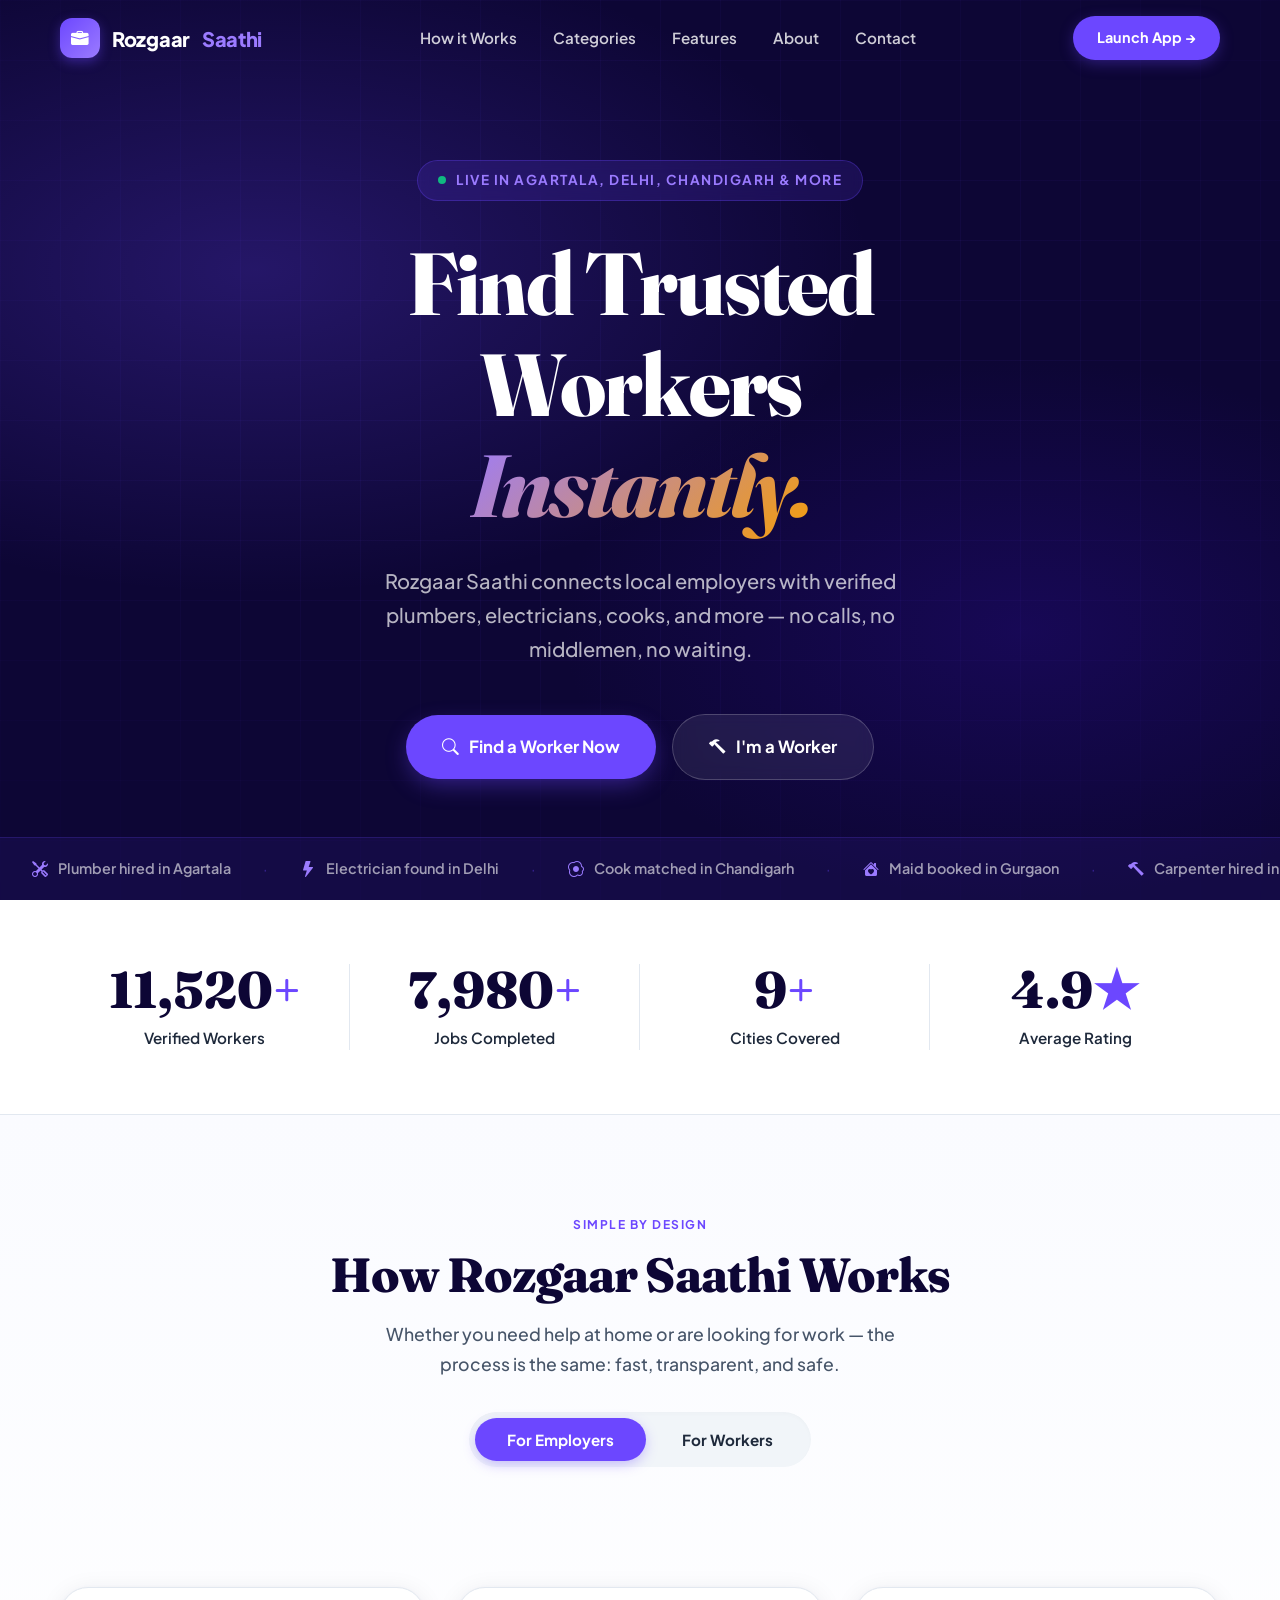
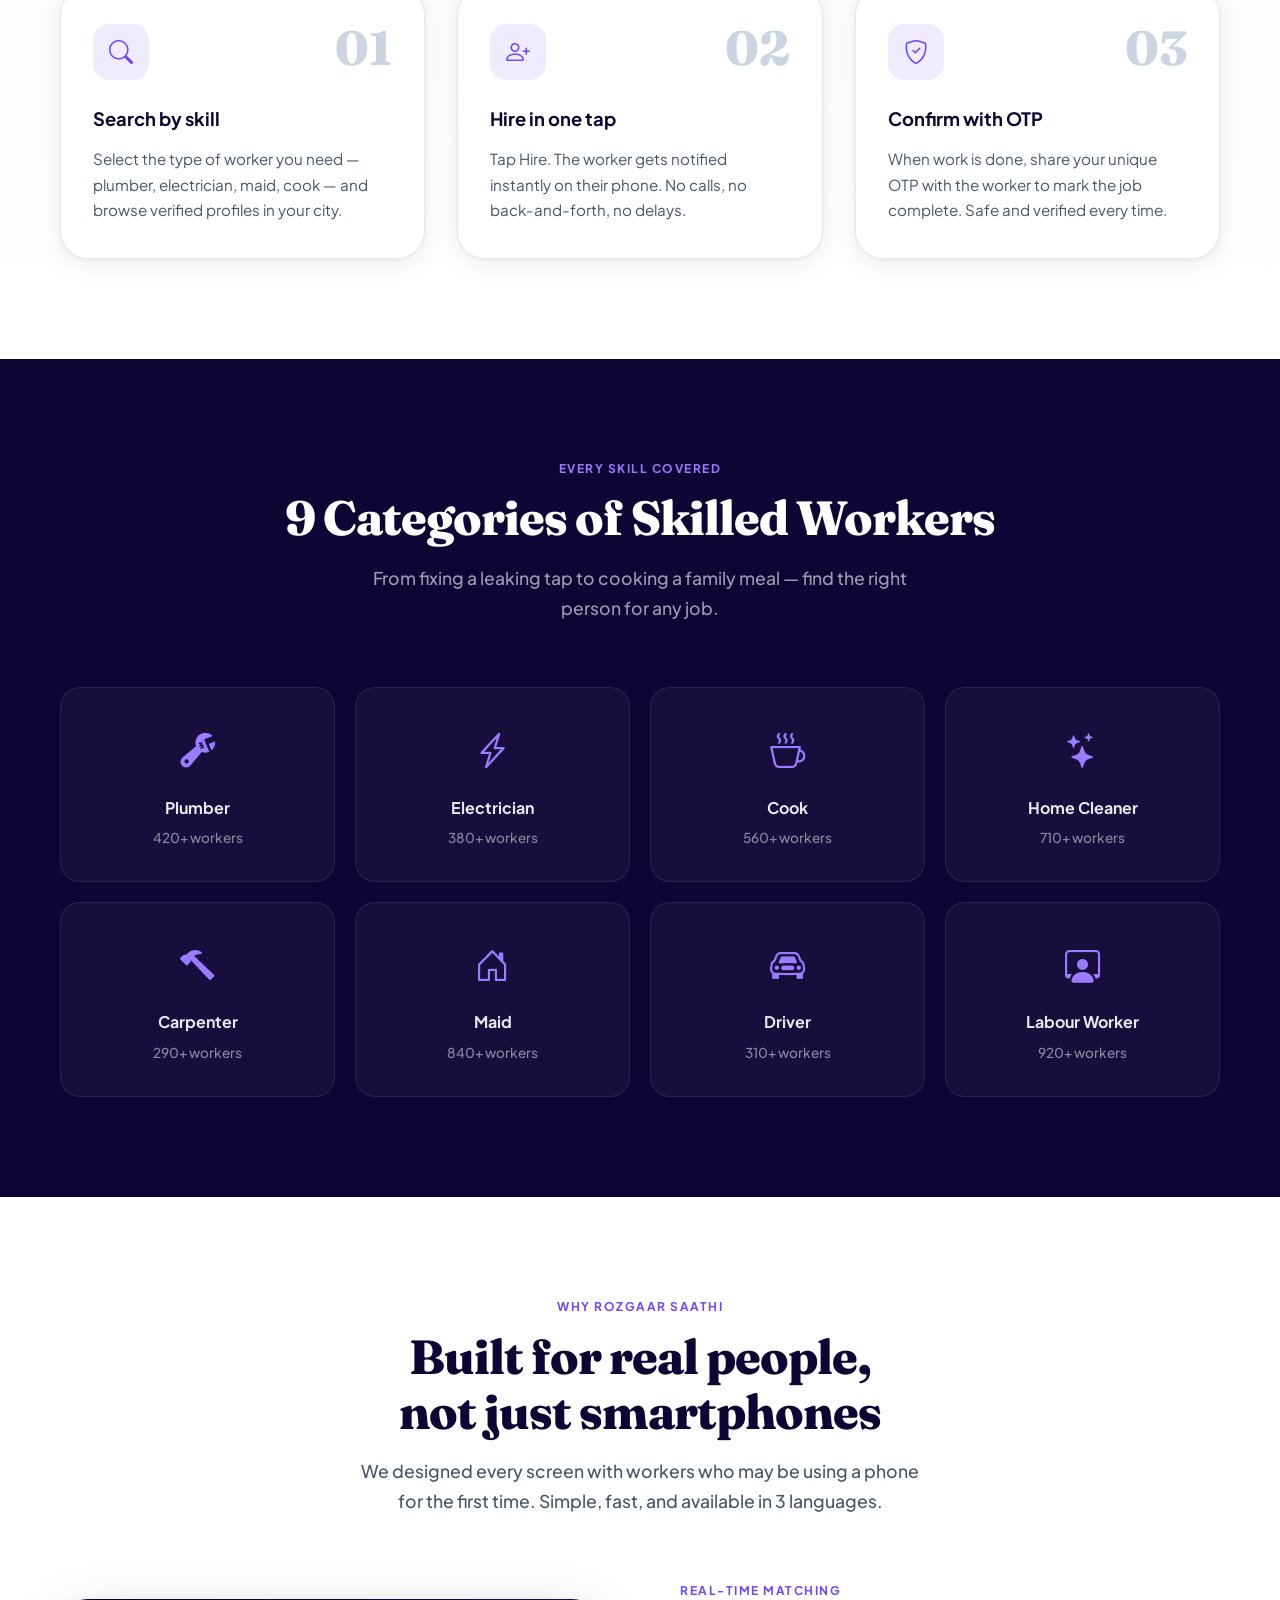
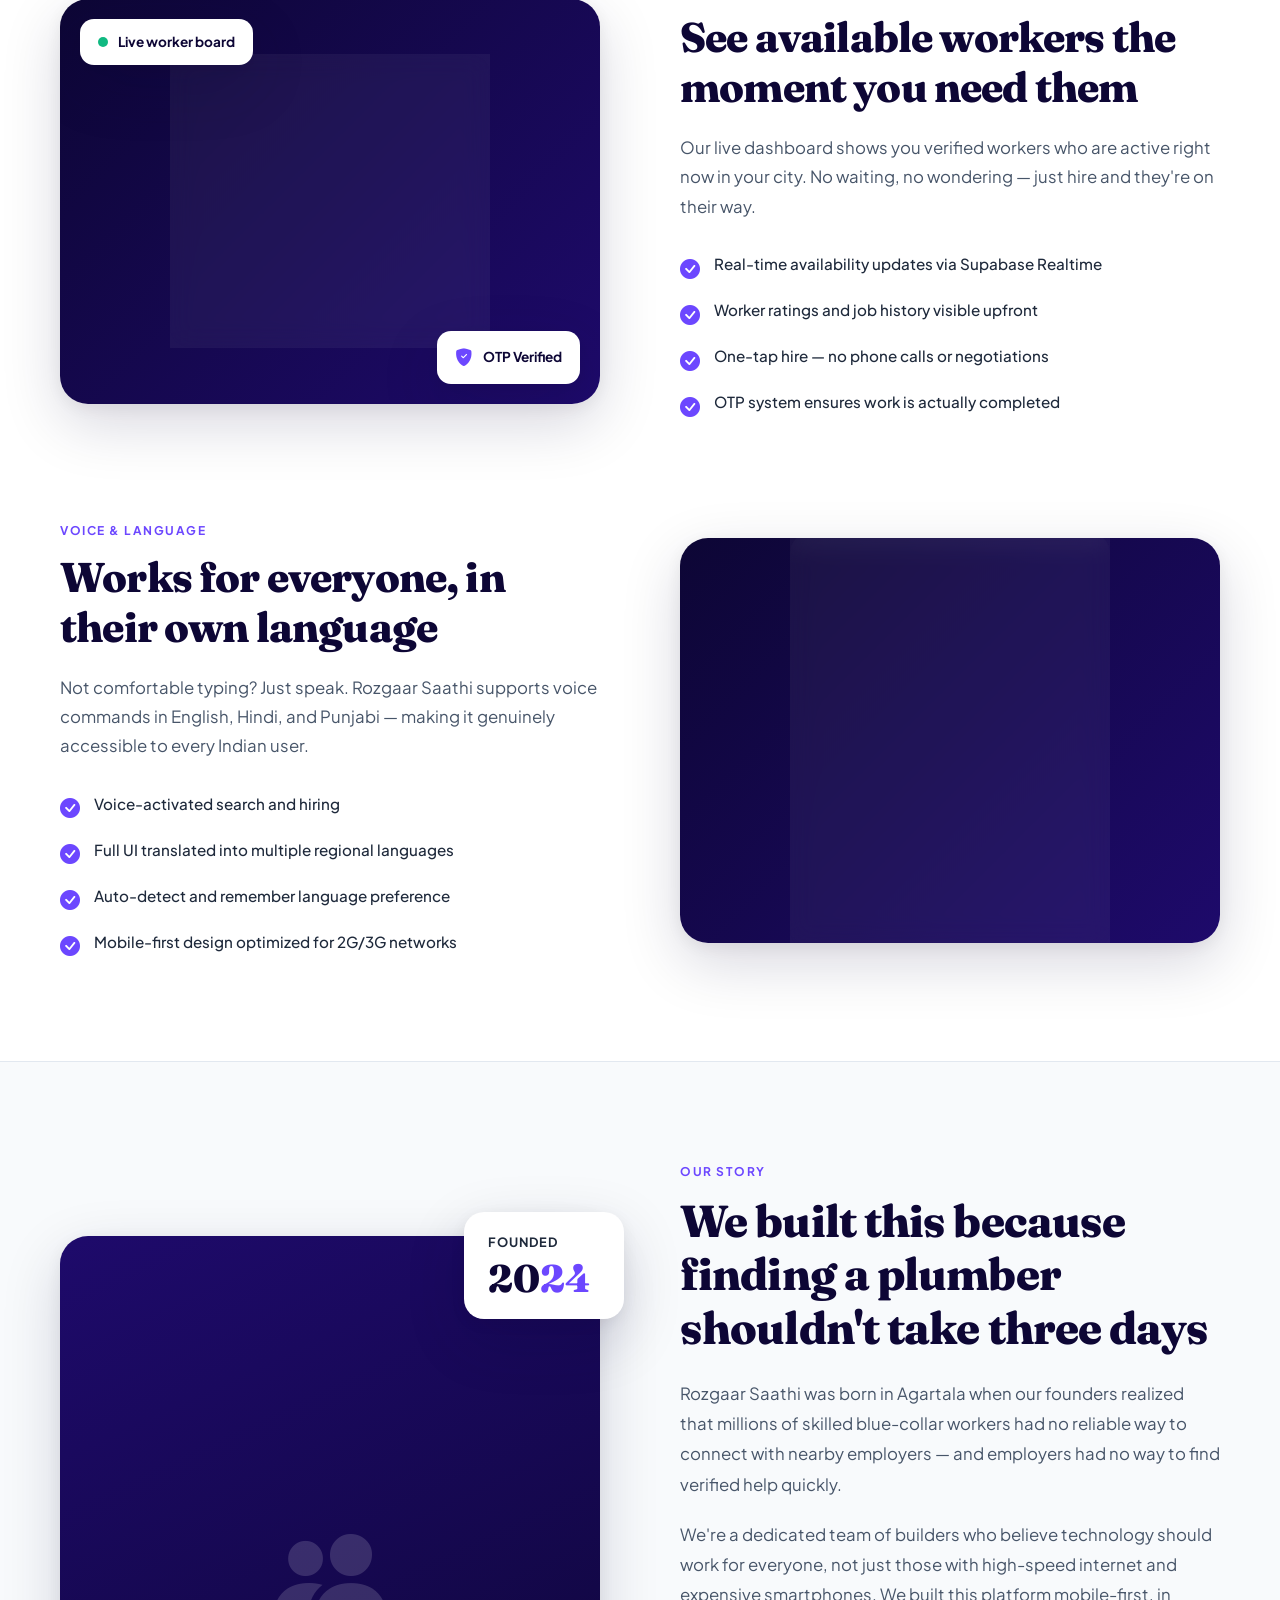
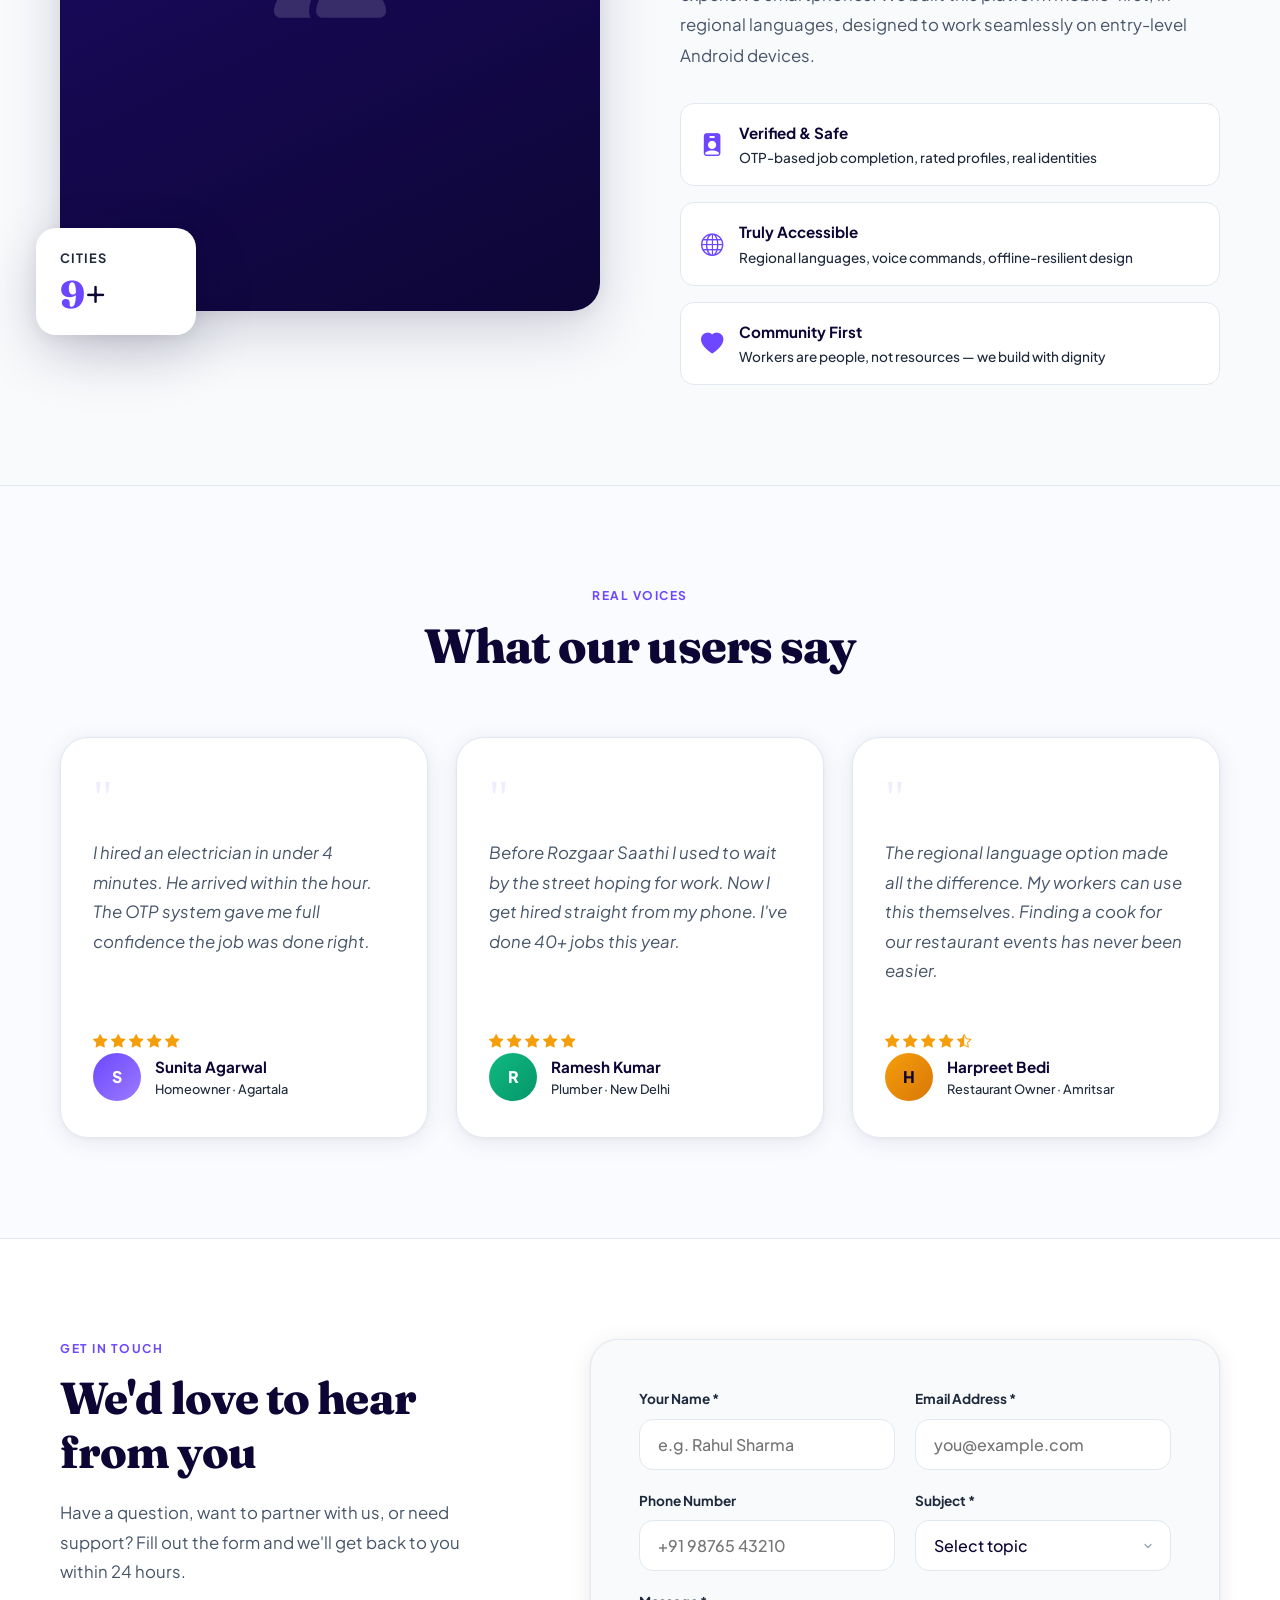
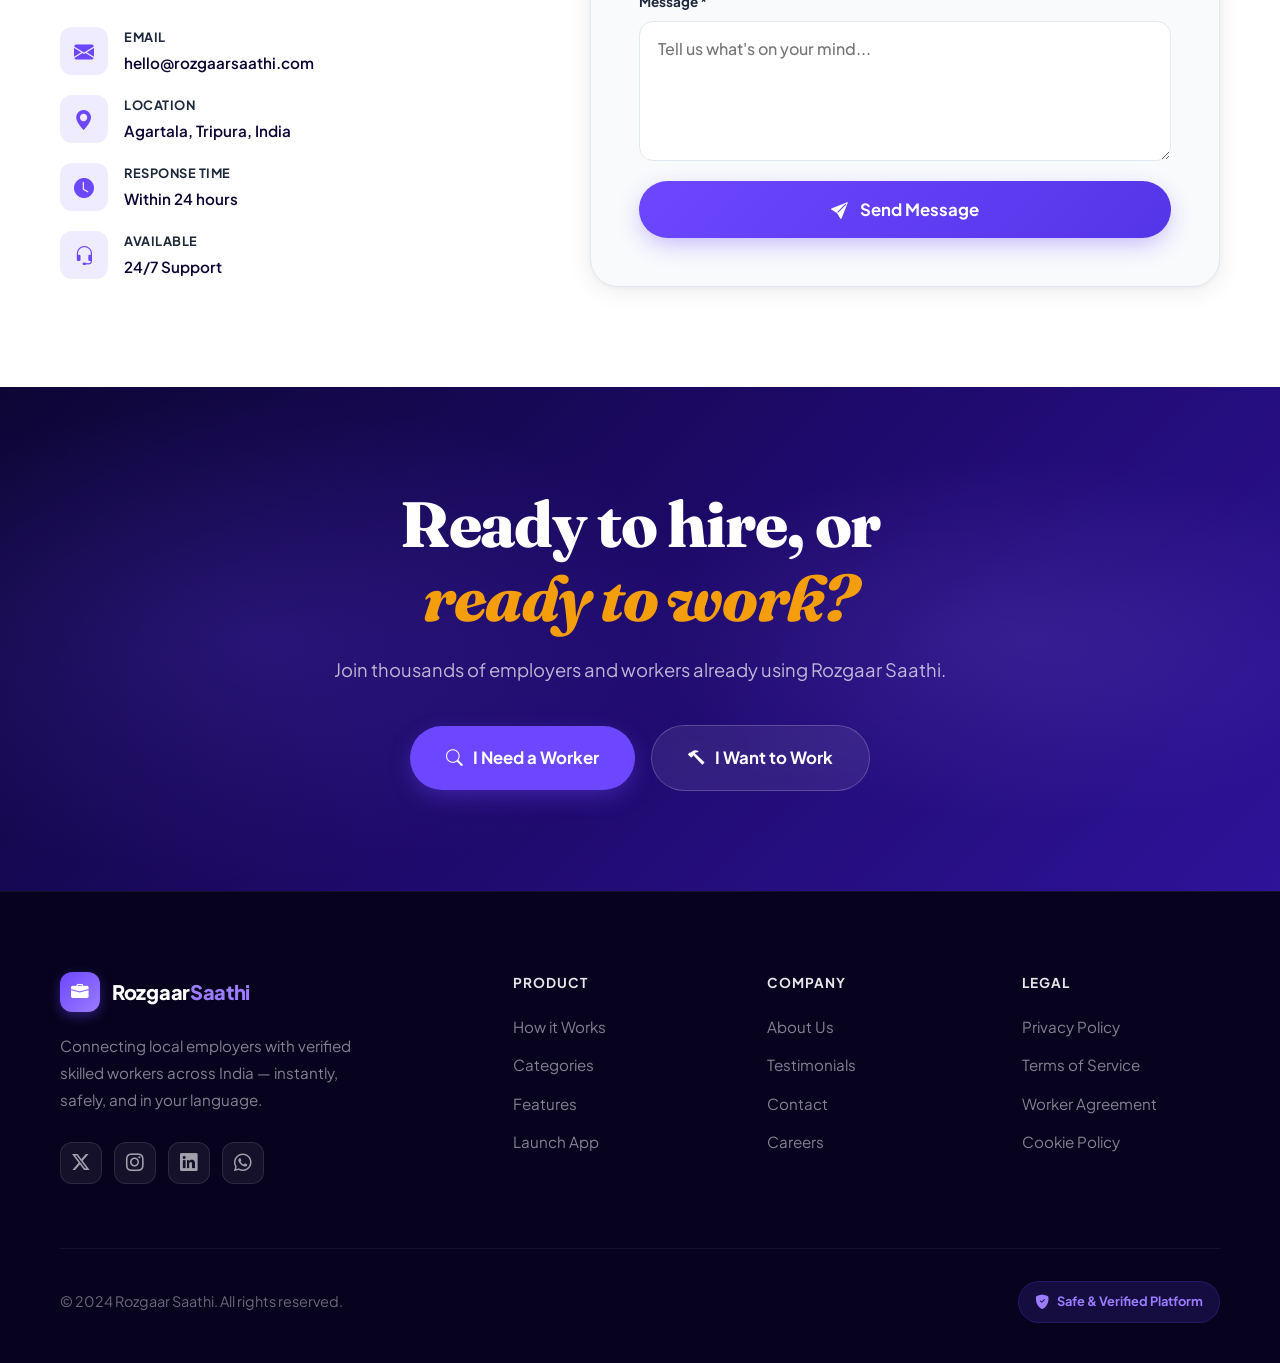
==== commit 3aeb1319: "Update index.html" ====
--- a/index.html
+++ b/index.html
@@ -1032,7 +1032,7 @@
       </div>
 
       <div class="nav-cta">
-        <a href="index.html" class="nav-launch-btn">Launch App →</a>
+        <a href="app.html" class="nav-launch-btn">Launch App →</a>
         <button class="hamburger" id="hamburger" aria-label="Open menu" aria-expanded="false">
           <span></span><span></span><span></span>
         </button>
@@ -1047,7 +1047,7 @@
     <a href="#features" onclick="closeMobileNav()">Features</a>
     <a href="#about" onclick="closeMobileNav()">About</a>
     <a href="#contact" onclick="closeMobileNav()">Contact</a>
-    <a href="index.html" class="m-cta">Launch App →</a>
+    <a href="app.html" class="m-cta">Launch App →</a>
   </div>
 
   <main>
@@ -1075,10 +1075,10 @@
         </p>
 
         <div class="hero-ctas">
-          <a href="index.html" class="btn btn-primary btn-lg">
+          <a href="app.html" class="btn btn-primary btn-lg">
             <i class="bi bi-search"></i> Find a Worker Now
           </a>
-          <a href="index.html" class="btn btn-ghost-light btn-lg">
+          <a href="app.html" class="btn btn-ghost-light btn-lg">
             <i class="bi bi-hammer"></i> I'm a Worker
           </a>
         </div>
@@ -1505,10 +1505,10 @@
         <h2 class="display reveal">Ready to hire, or<br><em>ready to work?</em></h2>
         <p class="reveal">Join thousands of employers and workers already using Rozgaar Saathi.</p>
         <div class="cta-btns">
-          <a href="index.html" class="btn btn-primary btn-lg reveal">
+          <a href="app.html" class="btn btn-primary btn-lg reveal">
             <i class="bi bi-search"></i> I Need a Worker
           </a>
-          <a href="index.html" class="btn btn-ghost-light btn-lg reveal reveal-delay-1">
+          <a href="app.html" class="btn btn-ghost-light btn-lg reveal reveal-delay-1">
             <i class="bi bi-hammer"></i> I Want to Work
           </a>
         </div>
@@ -1543,7 +1543,7 @@
             <li><a href="#how">How it Works</a></li>
             <li><a href="#categories">Categories</a></li>
             <li><a href="#features">Features</a></li>
-            <li><a href="index.html">Launch App</a></li>
+            <li><a href="app.html">Launch App</a></li>
           </ul>
         </div>
 
